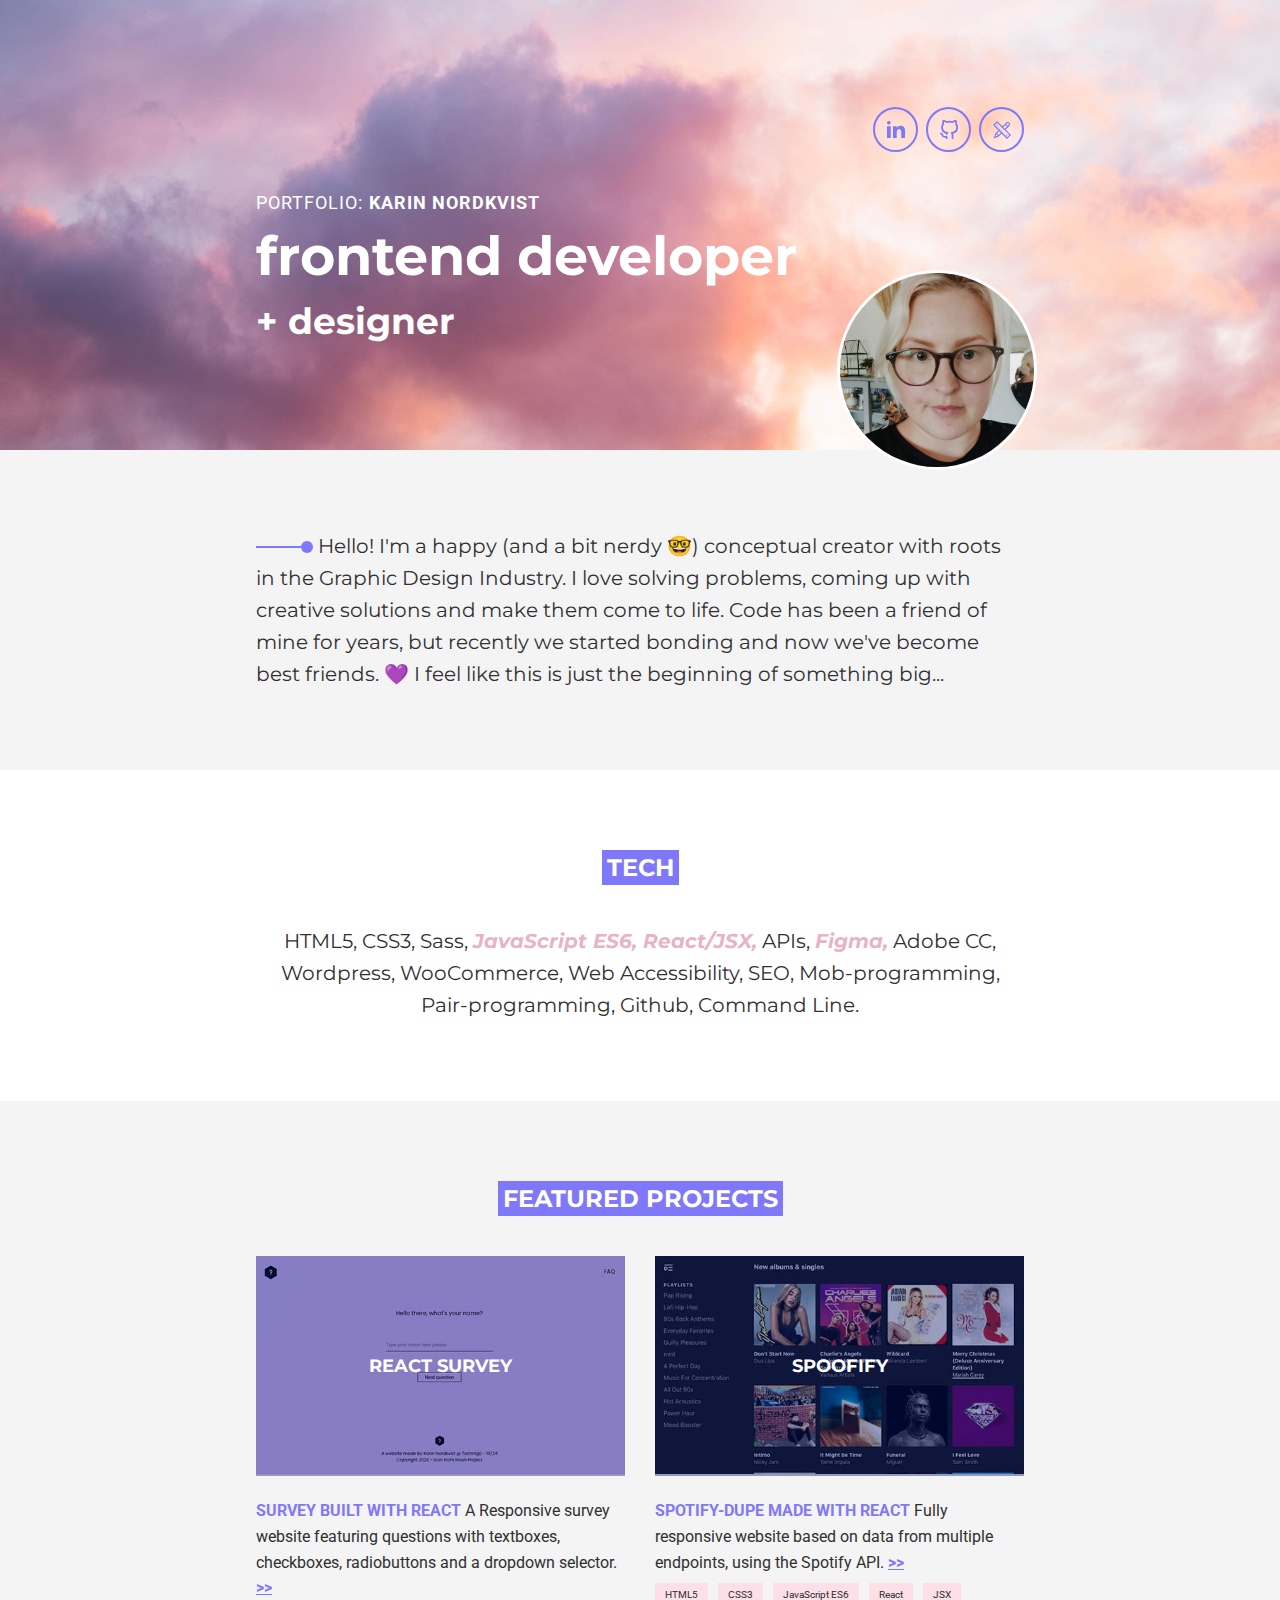
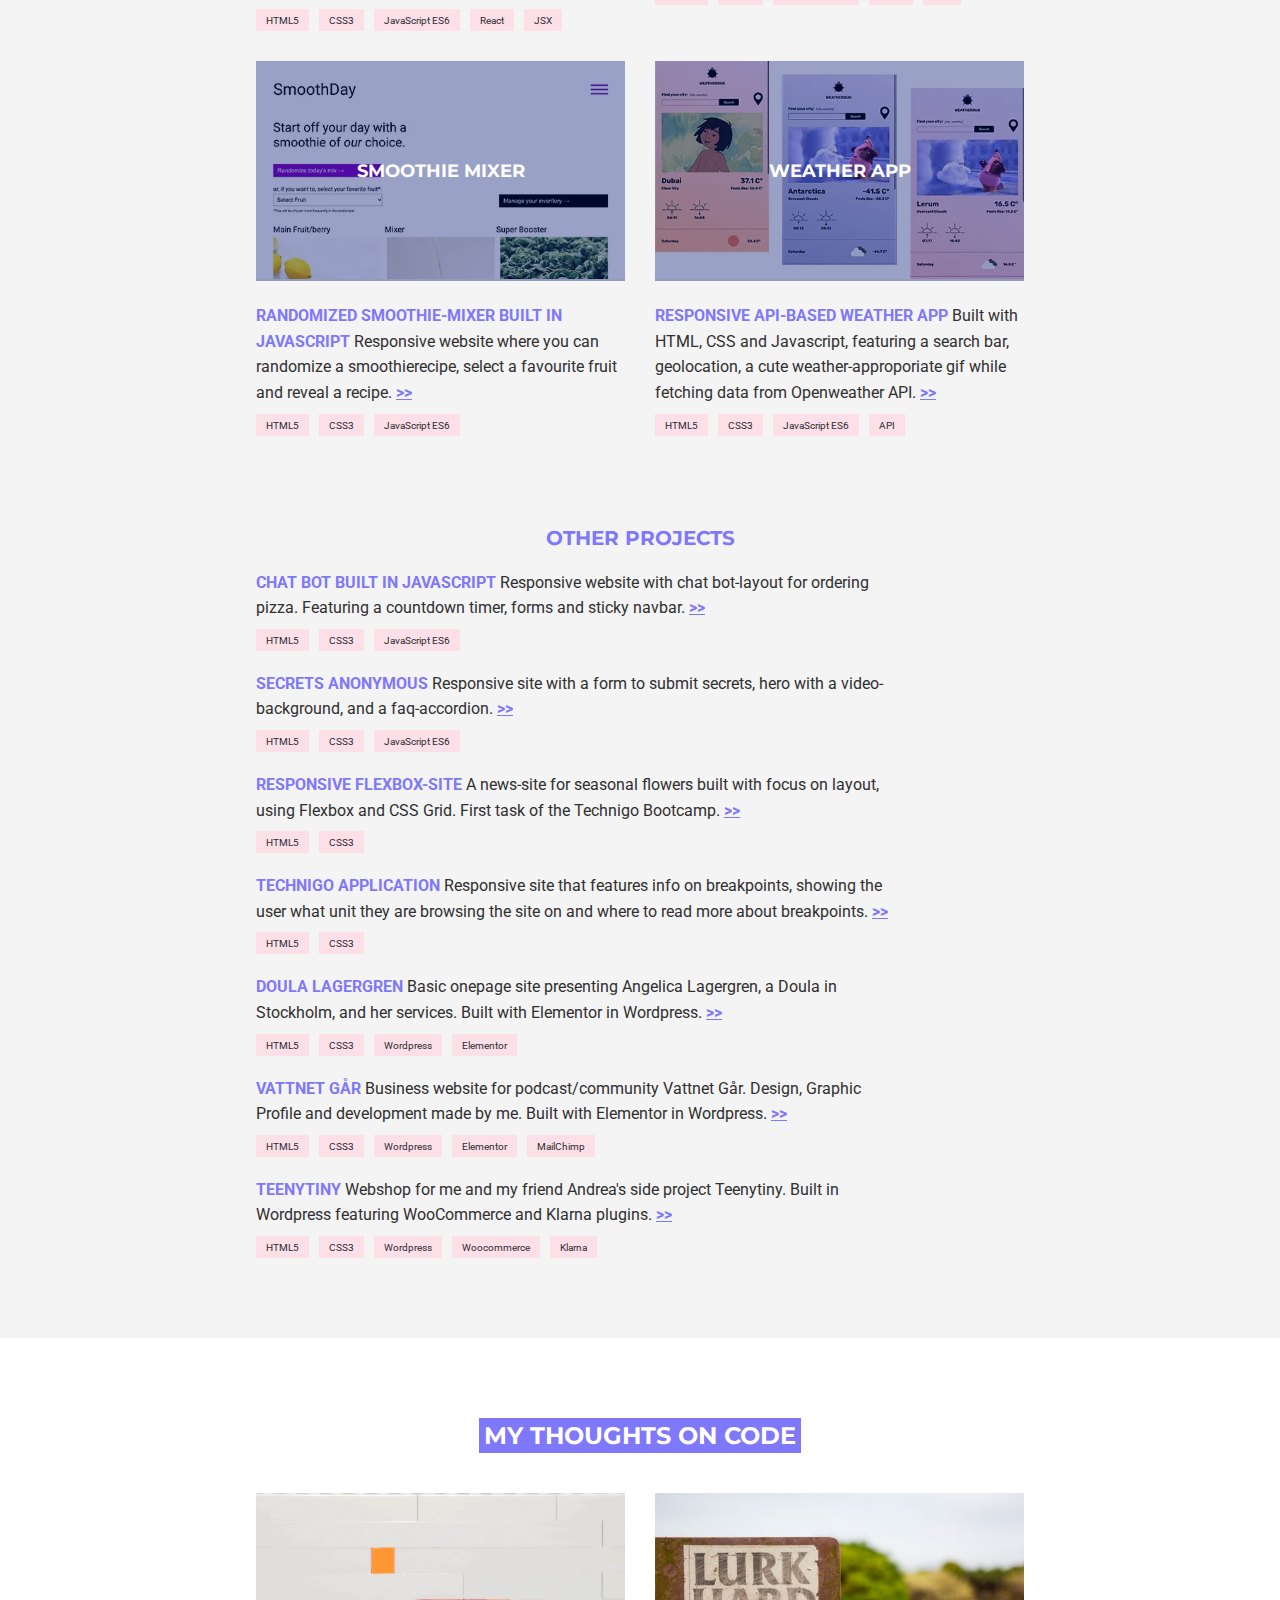
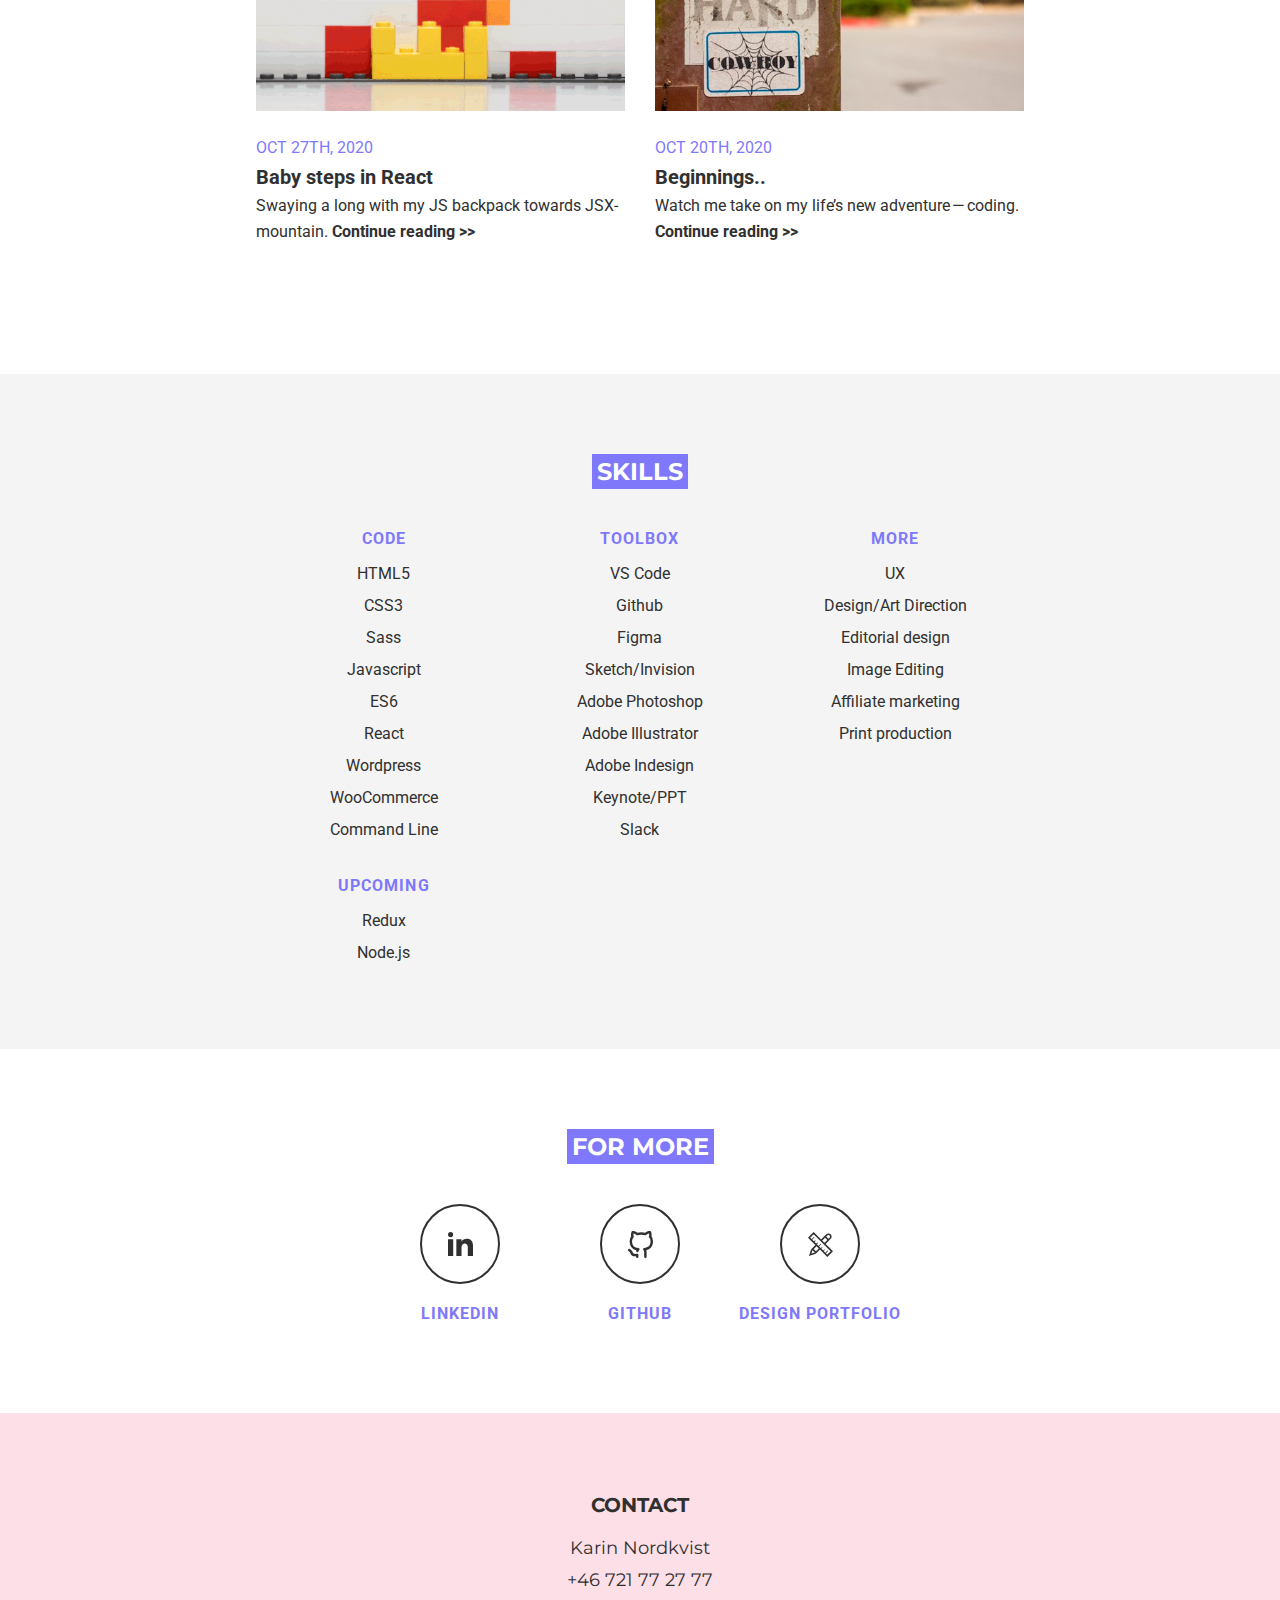
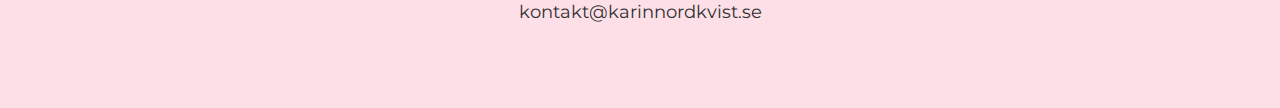
==== code/index.html @ dd56c405 "Added React to Tech-section" ====
<!DOCTYPE html>
<html lang="en">
  <head>
    <meta charset="UTF-8" />
    <meta name="viewport" content="width=device-width, initial-scale=1.0" />
    <meta
      name="description"
      content="Portfolio of Karin Nordkvist, a Frontend Developer to-be."
    />
    <meta
      property="og:title"
      content="Karin Nordkvist - Frontend Developer/Designer"
    />
    <meta
      property="og:description"
      content="Portfolio of a Frontend Developer to-be."
    />
    <meta property="og:url" content="https://karinnordkvist.se/developer" />
    <meta property="og:site_name" content="Portfolio of Karin Nordkvist" />
    <meta property="og:image" content="./images/karin-nordkvist-og-image.jpg" />
    <title>Karin Nordkvist - Frontend Developer</title>
    <link rel="stylesheet" href="./files/style.css" />
    <link rel="stylesheet" href="./files/sr-only.css" />
    <link rel="icon" type="image/png" href="./images/favicon.png" />
  </head>
  <body>
    <header class="header">
      <!-- Accessibility: Span for alt-text to css-backround image. -->
      <span
        class="background-image"
        role="img"
        aria-label="Image of a pink sky with clouds"
      ></span>
      <div class="header-wrapper">
        <!-- Name + title -->
        <section class="introtext">
          <p class="introtext--name" tabindex="0">
            portfolio: <span class="bold">Karin Nordkvist</span>
          </p>
          <h1 class="introtext--title" tabindex="0">Frontend Developer</h1>
          <p class="introtext--subtitle" tabindex="0">+ designer</p>
        </section>
        <!-- Icons -->
        <section>
          <h2 class="header--icons">
            <a
              href="https://www.linkedin.com/in/karin-nordkvist/"
              target="_blank"
              rel="noopener noreferrer"
              class="icon"
            >
              <span class="sr-only">Linkedin</span>
              <img
                src="./images/linkedin-blue.svg"
                alt="Linkedin logo"
                class="icon--img"
              />
            </a>
            <a
              href="https://github.com/karinnordkvist"
              target="_blank"
              rel="noopener noreferrer"
              class="icon"
            >
              <span class="sr-only">Github</span>
              <img
                src="./images/github-blue.svg"
                alt="Github logo"
                class="icon--img"
              />
            </a>
            <a
              href="https://karinnordkvist.se"
              target="_blank"
              rel="noopener noreferrer"
              class="icon"
            >
              <span class="sr-only">Design Portfolio</span>
              <img
                src="./images/design-portfolio-blue.svg"
                alt="Design Portfolio logo"
                class="icon--img"
              />
            </a>
          </h2>
        </section>
      </div>
    </header>

    <picture>
      <source srcset="./images/karin.webp" type="image/webp" />
      <source srcset="./images/karin.jpg" type="image/jpeg" />
      <img
        tabindex="0"
        src="./images/karin.webp"
        class="intro--image"
        alt="Portrait of Karin Nordkvist"
      />
    </picture>

    <!-- HELLO -->
    <section class="hello field gray">
      <h2 class="sr-only">About me:</h2>
      <p class="hello--text" tabindex="0">
        <span class="stroke"></span><span class="circle"></span>
        Hello! I'm a happy (and a bit nerdy &#129299;) conceptual creator with
        roots in the Graphic Design Industry. I love solving problems, coming up
        with creative solutions and make them come to life. Code has been a
        friend of mine for years, but recently we started bonding and now we've
        become best friends. &#128156; I feel like this is just the beginning of
        something big...
      </p>
    </section>

    <!-- TECH -->
    <section class="tech field">
      <h2 class="heading" tabindex="0">Tech</h2>
      <p class="tech--text" tabindex="0">
        HTML5, CSS3, Sass, <span class="bold-italic pink">JavaScript ES6, React/JSX,</span> APIs, <span class="bold-italic pink">Figma,</span> Adobe CC,
        Wordpress, WooCommerce, Web Accessibility, SEO, Mob-programming,
        Pair-programming, Github, Command Line.
      </p>
    </section>

    <!-- FEATURED PROJECTS -->
    <section class="featured-projects field gray">
      <h2 class="heading" tabindex="0">Featured Projects</h2>
      <div class="featured-projects--wrapper">
        <!-- FEATURED 1 -->
        <a
          href="https://github.com/karinnordkvist/Technigo-9-24-Survey"
          target="_blank"
          rel="noopener noreferrer"
          tabindex="0"
          ><span class="sr-only">Open Survey Website</span>
          <article class="featured-1 featured">
            <div class="featured--img--wrapper">
                              <img
                  src="./images/karin-nordkvist-survey.jpg"
                  alt="Image of Survey Website"
                  class="featured--img"
                />
              <div class="featured--img--box">
                <h3 class="featured--img--title">React Survey</h3>
              </div>
            </div>
            <p class="featured--text">
              <span class="featured--title"
                >Survey built with React</span
              >
              A Responsive survey website featuring questions with textboxes, 
              checkboxes, radiobuttons and a dropdown selector. 
              <span class="featured--title underline" aria-hidden="true"
                >>></span
              >
            </p>
            <div class="codeboxes" aria-hidden="true">
              <div class="codebox">HTML5</div>
              <div class="codebox">CSS3</div>
              <div class="codebox">JavaScript ES6</div>
              <div class="codebox">React</div>
              <div class="codebox">JSX</div>
            </div>
          </article>
        </a>
        <!-- FEATURED 2 -->
        <a
          href="https://github.com/karinnordkvist/Technigo-8-24-Musicsite"
          target="_blank"
          rel="noopener noreferrer"
          tabindex="0"
          ><span class="sr-only">Open Karin's Spotify Website</span>
          <article class="featured-2 featured">
            <div class="featured--img--wrapper">
                <img
                  src="./images/karin-nordkvist-spotify.jpg"
                  alt="Image of Karin's Spotify website"
                  class="featured--img"
                />
              <div class="featured--img--box">
                <h3 class="featured--img--title">Spoofify</h3>
              </div>
            </div>
            <p class="featured--text">
              <span class="featured--title">Spotify-dupe made with React</span>
              Fully responsive website based on data from multiple endpoints, using the Spotify API. 
              <span class="featured--title underline" aria-hidden="true"
                >>></span
              >
            </p>
            <div class="codeboxes" aria-hidden="true">
              <div class="codebox">HTML5</div>
              <div class="codebox">CSS3</div>
              <div class="codebox">JavaScript ES6</div>
              <div class="codebox">React</div>
              <div class="codebox">JSX</div>
            </div>
          </article>
        </a>
        <!-- FEATURED 3 -->
        <a
          href="https://github.com/karinnordkvist/Technigo-4-24-Cluedo-Smoothie"
          target="_blank"
          rel="noopener noreferrer"
          tabindex="0"
          ><span class="sr-only">Open SmoothDay Website</span>
          <article class="featured-1 featured">
            <div class="featured--img--wrapper">
              <picture>
                <source
                  srcset="./images/karin-nordkvist-smoothday.webp"
                  type="image/webp"
                />
                <source
                  srcset="./images/karin-nordkvist-smoothday.jpg"
                  type="image/jpeg"
                />
                <img
                  src="./images/karin-nordkvist-smoothday.webp"
                  alt="Image of Smooth Day Website"
                  class="featured--img"
                />
              </picture>
              <div class="featured--img--box">
                <h3 class="featured--img--title">Smoothie Mixer</h3>
              </div>
            </div>
            <p class="featured--text">
              <span class="featured--title"
                >Randomized smoothie-mixer built in Javascript</span
              >
              Responsive website where you can randomize a smoothierecipe,
              select a favourite fruit and reveal a recipe.
              <span class="featured--title underline" aria-hidden="true"
                >>></span
              >
            </p>
            <div class="codeboxes" aria-hidden="true">
              <div class="codebox">HTML5</div>
              <div class="codebox">CSS3</div>
              <div class="codebox">JavaScript ES6</div>
            </div>
          </article>
        </a>
        <!-- FEATURED 4 -->
        <a
          href="https://github.com/karinnordkvist/Technigo-5-24-WeatherApp"
          target="_blank"
          rel="noopener noreferrer"
          tabindex="0"
          ><span class="sr-only">Open WeatherBug Website</span>
          <article class="featured-4 featured">
            <div class="featured--img--wrapper">
              <picture>
                <source
                  srcset="./images/karin-nordkvist-weatherbug3.webp"
                  type="image/webp"
                />
                <source
                  srcset="./images/karin-nordkvist-weatherbug3.jpg"
                  type="image/jpeg"
                />
                <img
                  src="./images/karin-nordkvist-weatherbug3.webp"
                  alt="Image of Weatherbug Website"
                  class="featured--img"
                />
              </picture>
              <div class="featured--img--box">
                <h3 class="featured--img--title">Weather App</h3>
              </div>
            </div>
            <p class="featured--text">
              <span class="featured--title"
                >Responsive API-based weather app</span
              >
              Built with HTML, CSS and Javascript, featuring a search bar,
              geolocation, a cute weather-approporiate gif while fetching data
              from Openweather API.
              <span class="featured--title underline" aria-hidden="true"
                >>></span
              >
            </p>
            <div class="codeboxes" aria-hidden="true">
              <div class="codebox">HTML5</div>
              <div class="codebox">CSS3</div>
              <div class="codebox">JavaScript ES6</div>
              <div class="codebox">API</div>
            </div>
          </article>
        </a>
      </div>

      <!-- More featured projects -->
      <article class="featured--other-projects">
        <h3 class="subheading" tabindex="0">Other Projects</h3>
        <a
          href="https://github.com/karinnordkvist/Technigo-2-24-BusinessSite"
          target="_blank"
          rel="noopener noreferrer"
          tabindex="0"
          ><span class="sr-only"
            >Open repository for Pizzabot site</span
          >
          <div class="other-projects--project-wrapper">
            <p class="featured--text">
              <span class="featured--title">Chat bot built in Javascript</span>
              Responsive website with chat bot-layout for ordering pizza.
              Featuring a countdown timer, forms and sticky navbar.
              <span class="featured--title underline" aria-hidden="true"
                >>></span
              >
            </p>
            <div class="codeboxes" aria-hidden="true">
              <div class="codebox">HTML5</div>
              <div class="codebox">CSS3</div>
              <div class="codebox">JavaScript ES6</div>
            </div>
        </a>

        <a
          href="https://github.com/karinnordkvist/Technigo-2-24-BusinessSite"
          target="_blank"
          rel="noopener noreferrer"
          tabindex="0"
          ><span class="sr-only"
            >Open repository for Secrets Anonymous site</span
          >
          <div class="other-projects--project-wrapper">
            <p class="featured--text">
              <span class="featured--title">Secrets Anonymous</span>
              Responsive site with a form to submit secrets, hero with a
              video-background, and a faq-accordion.
              <span class="featured--title underline" aria-hidden="true"
                >>></span
              >
            </p>
            <div class="codeboxes" aria-hidden="true">
              <div class="codebox">HTML5</div>
              <div class="codebox">CSS3</div>
              <div class="codebox">JavaScript ES6</div>
            </div>
          </div>
        </a>
        
        <a
          href="https://github.com/karinnordkvist/Technigo-2-24-BusinessSite"
          target="_blank"
          rel="noopener noreferrer"
          tabindex="0"
          ><span class="sr-only"
            >Open repository for In-season site</span
          >
          <div class="other-projects--project-wrapper">
            <p class="featured--text">
              <span class="featured--title"
                >Responsive Flexbox-site</span
              >
              A news-site for seasonal flowers built with focus on layout, using Flexbox and CSS Grid. First task of the Technigo Bootcamp.
              <span class="featured--title underline" aria-hidden="true"
                >>></span
              >
            </p>
            <div class="codeboxes" aria-hidden="true">
              <div class="codebox">HTML5</div>
              <div class="codebox">CSS3</div>
            </div>
        </a>
        
        <a
          href="https://github.com/karinnordkvist/TechnigoApplication"
          target="_blank"
          rel="noopener noreferrer"
          tabindex="0"
          ><span class="sr-only"
            >Open repository for my Technigo Application</span
          >
          <div class="other-projects--project-wrapper">
            <p class="featured--text">
              <span class="featured--title">Technigo Application</span>
              Responsive site that features info on breakpoints, showing the
              user what unit they are browsing the site on and where to read
              more about breakpoints.
              <span class="featured--title underline" aria-hidden="true"
                >>></span
              >
            </p>
            <div class="codeboxes" aria-hidden="true">
              <div class="codebox">HTML5</div>
              <div class="codebox">CSS3</div>
            </div>
          </div>
        </a>

        <a
          href="https://doulalagergren.com"
          target="_blank"
          rel="noopener noreferrer"
          tabindex="0"
          ><span class="sr-only">Open Doula Lagergren Website</span>
          <div class="other-projects--project-wrapper">
            <p class="featured--text">
              <span class="featured--title">Doula Lagergren</span>
              Basic onepage site presenting Angelica Lagergren, a Doula in
              Stockholm, and her services. Built with Elementor in Wordpress.
              <span class="featured--title underline" aria-hidden="true"
                >>></span
              >
            </p>
            <div class="codeboxes" aria-hidden="true">
              <div class="codebox">HTML5</div>
              <div class="codebox">CSS3</div>
              <div class="codebox">Wordpress</div>
              <div class="codebox">Elementor</div>
            </div>
          </div>
        </a>

        <a
          href="https://vattnetgar.se/"
          target="_blank"
          rel="noopener noreferrer"
          tabindex="0"
          ><span class="sr-only">Open Vattnet Går Website</span>
          <div class="other-projects--project-wrapper">
            <p class="featured--text">
              <span class="featured--title">Vattnet Går</span>
              Business website for podcast/community Vattnet Går. Design,
              Graphic Profile and development made by me. Built with Elementor
              in Wordpress.
              <span class="featured--title underline" aria-hidden="true"
                >>></span
              >
            </p>
            <div class="codeboxes" aria-hidden="true">
              <div class="codebox">HTML5</div>
              <div class="codebox">CSS3</div>
              <div class="codebox">Wordpress</div>
              <div class="codebox">Elementor</div>
              <div class="codebox">MailChimp</div>
            </div>
          </div>
        </a>

        <a
          href="https://teenytinyuniverse.se/"
          target="_blank"
          rel="noopener noreferrer"
          tabindex="0"
          ><span class="sr-only">Open Teenytiny Website</span>
          <div class="other-projects--project-wrapper">
            <p class="featured--text">
              <span class="featured--title">Teenytiny</span>
              Webshop for me and my friend Andrea's side project Teenytiny.
              Built in Wordpress featuring WooCommerce and Klarna plugins.
              <span class="featured--title underline" aria-hidden="true"
                >>></span
              >
            </p>
            <div class="codeboxes" aria-hidden="true">
              <div class="codebox">HTML5</div>
              <div class="codebox">CSS3</div>
              <div class="codebox">Wordpress</div>
              <div class="codebox">Woocommerce</div>
              <div class="codebox">Klarna</div>
            </div>
          </div>
        </a>
      </article>
    </section>

    <!-- THOUGHTS -->
    <section class="thoughts field">
      
      <h2 class="heading" tabindex="0">My thoughts on code</h2>
      <article class="thoughts--wrapper">
        <div class="thought thought--1">
          <img
            class="thought--img"
            tabindex="0"
            src="./images/thoughts-baby-steps-in-react.gif"
            alt="Placeholding image"
            />
            <p class="thought--date" tabindex="0">Oct 27th, 2020</p>
            <h3 class="thought--header" tabindex="0">
              Baby steps in React
            </h3>
            <p class="thought--text" tabindex="0">
              Swaying a long with my JS backpack towards JSX-mountain. 
              <a href="https://karinnordkvist.medium.com/baby-steps-in-react-224f7ca6c4b0" 
              target="_blank" rel="nofollow noopener">Continue reading >></a>
            </p>
          </div>
          <div class="thought thought--2">
            <img
            class="thought--img"
            tabindex="0"
            src="./images/thoughts-beginnings.jpg"
            alt="Placeholding image"
          />
          <p class="thought--date" tabindex="0">Oct 20th, 2020</p>
          <h3 class="thought--header" tabindex="0">Beginnings..</h3>
          <p class="thought--text" tabindex="0">
            Watch me take on my life’s new adventure — coding. 
            <a href="https://karinnordkvist.medium.com/beginnings-fc7b5892e9d4" 
            target="_blank" rel="nofollow noopener">Continue reading >></a>
          </p>
        </div>
      </article>

      <h3 class="thoughts--subhead subheading">More thoughts</h3>
      <div class="more-thoughts--wrapper">
        <div class="more-thoughts--thought-wrapper">
          <p class="more-thoughts--text" tabindex="0">
            <span class="more-thoughts--date">Dec 2019</span>
            How to stop being scared: Learning how to love code
            <a href="">>></a>
          </p>
        </div>
        <div class="more-thoughts--thought-wrapper">
          <p class="more-thoughts--text" tabindex="0">
            <span class="more-thoughts--date">Dec 2019</span>
            How to stop being scared: Learning how to love code
            <a href="">>></a>
          </p>
        </div>
      </div>
    </section>

    <!-- SKILLS -->
    <section class="skills field gray">
      <h2 class="skills--header heading">Skills</h2>
      <div class="skills--wrapper">
        <article class="skill code" tabindex="0">
          <h3 class="skill--header">Code</h3>
          <ul class="skill--text">
            <li>HTML5</li>
            <li>CSS3</li>
            <li>Sass</li>
            <li>Javascript</li>
            <li>ES6</li>
            <li>React</li>
            <li>Wordpress</li>
            <li>WooCommerce</li>
            <li>Command Line</li>
          </ul>

          <h3 class="skill--header space-top">Upcoming</h3>
          <ul class="skill--text">
            <li>Redux</li>
            <li>Node.js</li>
          </ul>
        </article>
        <article class="skill toolbox" tabindex="0">
          <h3 class="skill--header">Toolbox</h3>
          <ul class="skill--text">
            <li>VS Code</li>
            <li>Github</li>
            <li>Figma</li>
            <li>Sketch/Invision</li>
            <li>Adobe Photoshop</li>
            <li>Adobe Illustrator</li>
            <li>Adobe Indesign</li>
            <li>Keynote/PPT</li>
            <li>Slack</li>
          </ul>
        </article>
        <article class="skill more" tabindex="0">
          <h3 class="skill--header">More</h3>
          <ul class="skill--text">
            <li>UX</li>
            <li>Design/Art Direction</li>
            <li>Editorial design</li>
            <li>Image Editing</li>
            <li>Affiliate marketing</li>
            <li>Print production</li>
          </ul>
        </article>
      </div>
    </section>

    <!-- FOR MORE -->
    <section class="for-more field">
      <h2 class="for-more--header heading" tabindex="0">For More</h2>
      <div class="for-more--wrapper">
        <!-- LINKEDIN -->
        <a
          href="https://www.linkedin.com/in/karin-nordkvist/"
          target="_blank"
          rel="noopener noreferrer"
          tabindex="0"
        >
          <span class="sr-only">Go to Linkedin-page</span>
          <article class="linkedin" aria-hidden="true">
            <div class="icon--gray">
              <img
                src="./images/linkedin-gray.svg"
                alt="Linkedin logo"
                class="linkedin--img"
              />
            </div>
            <h3 class="for-more--title">LinkedIn</h3>
          </article>
        </a>
        <!-- GITHUB -->
        <a
          href="https://github.com/karinnordkvist"
          target="_blank"
          rel="noopener noreferrer"
          tabindex="0"
        >
          <span class="sr-only">Go to Github-page</span>
          <article class="github" aria-hidden="true">
            <div class="icon--gray">
              <img
                src="./images/github-gray.svg"
                alt="Github logo"
                class="github--img"
              />
            </div>
            <h3 class="for-more--title">Github</h3>
          </article>
        </a>
        <!-- DESIGN PORTFOLIO -->
        <a
          href="https://karinnordkvist.se"
          target="_blank"
          rel="noopener noreferrer"
          tabindex="0"
        >
          <span class="sr-only">Go to Design Portfolio</span>
          <article class="portfolio" aria-hidden="true">
            <div class="icon--gray">
              <img
                src="./images/design-portfolio-gray.svg"
                alt="Design Portfolio logo"
                class="portfolio--img"
              />
            </div>
            <h3 class="for-more--title">Design portfolio</h3>
          </article>
        </a>
      </div>
    </section>

    <!-- CONTACT -->
    <section class="contact field" tabindex="0">
      <h3 class="contact--header subheading">Contact</h3>
      <p class="contact--info">Karin Nordkvist</p>
      <p class="contact--info">
        <a class="mobile" href="+46721772777">+46 721 77 27 77</a
        ><span class="desktop">+46 721 77 27 77</span>
      </p>
      <p class="contact--info">
        <a href="mailto:kontakt@karinnordkvist.se">kontakt@karinnordkvist.se</a>
      </p>
    </section>
  </body>
</html>
---- code/files/style.css ----
@import url("https://fonts.googleapis.com/css2?family=Montserrat:ital,wght@0,300;0,400;0,500;0,600;0,700;1,700&family=Roboto:wght@100;300;400;500;700;900&display=swap");
* {
  margin: 0;
  padding: 0;
  font-weight: 700;
  -webkit-box-sizing: border-box;
  -moz-box-sizing: border-box;
  box-sizing: border-box;
  -webkit-font-smoothing: antialiased;
  text-rendering: optimizeLegibility;
}

body {
  font-family: "Montserrat", sans-serif;
  color: #303030;
  margin: auto;
}

a {
  color: #303030;
  text-decoration: none;
}

a:hover {
  text-decoration: underline;
}

.heading {
  text-transform: uppercase;
  background: #7f78fa;
  padding: 3px 5px;
  display: inline-block;
  color: #fff;
  margin-bottom: 40px;
}

.subheading {
  font-size: 20px;
  text-transform: uppercase;
  margin-bottom: 15px;
  color: #7f78fa;
  text-align: center;
}

.field {
  padding: 80px;
  width: 100%;
  display: flex;
  align-items: center;
  justify-content: center;
  flex-direction: column;
}

.gray {
  background: #f4f4f4;
}

.bold {
  font-weight: 700;
}

.regular {
  font-weight: 400;
}

.bold-italic {
  font-weight: 700;
  font-style: italic;
}

.pink {
  color: #e8b3c2;
}

.underline {
  text-decoration: underline;
}

/* ----------------------------- HEADER -----------------------------  */
.header {
  width: 100%;
  height: 50vh;
  background-size: cover;
  display: flex;
  background-image: url(../images/header-image.webp), url(../images/header-image-3.png);
  background-image: -webkit-image-set(url(../images/header-image-3.png) 1x);
}

.header-wrapper {
  width: 60vw;
  margin: auto;
  display: flex;
  align-items: flex-start;
}

.introtext {
  width: 60vw;
  margin: 85px auto 0 auto;
  position: relative;
}

.introtext--name {
  font-family: "Roboto", sans-serif;
  font-weight: 400;
  font-size: 18px;
  letter-spacing: 1.05px;
  text-transform: uppercase;
  color: #fff;
  margin-bottom: 10px;
}

.introtext--title {
  font-weight: 700;
  font-size: 54px;
  text-transform: lowercase;
  color: #fff;
}

.introtext--subtitle {
  font-weight: 700;
  font-size: 36px;
  color: #fff;
  margin-top: 10px;
}

.header--icons {
  display: flex;
  align-items: center;
  justify-content: center;
}

.icon {
  width: 45px;
  height: 45px;
  border: 2px solid #7f78fa;
  border-radius: 50%;
  margin-left: 8px;
  display: flex;
  align-items: center;
  justify-content: center;
  cursor: pointer;
}

.icon--img {
  width: 18px;
}

.intro--image {
  width: 200px;
  border-radius: 50%;
  border: 3px solid #fff;
  position: absolute;
  right: 19vw;
  top: 30vh;
}

/* ----------------------------- HELLO -----------------------------  */
.stroke {
  width: 45px;
  height: 2px;
  background: #7f78fa;
  display: inline-block;
  margin-bottom: 5px;
}

.circle {
  width: 12px;
  height: 12px;
  border-radius: 50%;
  background: #7f78fa;
  display: inline-block;
}

.hello--img {
  width: 55px;
  margin-right: 15px;
}

.hello--text {
  width: 60vw;
  font-size: 20px;
  line-height: 1.6;
  font-weight: 400;
  margin: auto;
}

/* ----------------------------- TECH -----------------------------  */
.tech--text {
  width: 60vw;
  font-size: 20px;
  line-height: 1.6;
  font-weight: 400;
  margin: auto;
  text-align: center;
}

/* ----------------------------- FEATURED PR -----------------------------  */
.featured-projects--wrapper {
  max-width: 60vw;
  margin: 0 0 50px 0;
  display: inline-grid;
  grid-template-columns: 1fr 1fr;
  grid-template-rows: 1fr 1fr;
  column-gap: 30px;
  row-gap: 30px;
}
.featured-projects--wrapper a {
  color: #303030;
  text-decoration: none;
}
.featured-projects--wrapper a:hover {
  text-decoration: underline;
}

.featured--img--wrapper {
  position: relative;
}

.featured--img {
  width: 100%;
}

.featured--img--box {
  position: absolute;
  top: 0;
  background: rgba(2, 19, 113, 0.4);
  background-size: cover;
  width: 100%;
  height: 99%;
}

.featured--img--box:hover {
  background: rgba(2, 19, 113, 0);
}
.featured--img--box:hover .featured--img--title {
  display: none;
}

.featured--img--title {
  position: absolute;
  top: 50%;
  left: 50%;
  transform: translate(-50%, -50%);
  font-size: 18px;
  text-align: center;
  text-transform: uppercase;
  color: #fff;
}

.featured--title {
  font-weight: 700;
  letter-spacing: 0;
  color: #7f78fa;
  text-transform: uppercase;
}

.featured--text {
  font-family: "Roboto", sans-serif;
  font-weight: 400;
  font-size: 16px;
  line-height: 1.6;
  margin-top: 20px;
  max-width: 50vw;
}

.codebox {
  padding: 6px 10px 5px 10px;
  margin: 8px 5px 0 0;
  background: #fddfe7;
  color: #2b2e34;
  display: inline-block;
  font-family: "Roboto", sans-serif;
  font-weight: 400;
  font-size: 10px;
}

.featured--other-projects {
  margin-top: 40px;
  width: 60vw;
}
.featured--other-projects a {
  color: #303030;
  text-decoration: none;
}
.featured--other-projects a:hover {
  text-decoration: underline;
}

/* ----------------------------- THOUGHTS -----------------------------  */
.thoughts {
  position: relative;
}

.thoughts--cover {
  position: absolute;
  width: 93%;
  height: 90%;
  background: #fddfe7;
  opacity: 0.8;
  display: flex;
}
.thoughts--cover .thoughts--cover--text {
  font-size: 24px;
  width: 100%;
  text-align: center;
  align-self: center;
}

.thoughts--wrapper {
  max-width: 60vw;
  margin: 0 0 50px 0;
  display: inline-grid;
  grid-template-columns: 1fr 1fr;
  column-gap: 30px;
  row-gap: 30px;
}

.thought--img {
  width: 100%;
  margin-bottom: 20px;
}

.thought--date,
.more-thoughts--date {
  font-family: "Roboto", sans-serif;
  font-weight: 400;
  font-size: 16px;
  line-height: 1.6;
  margin: 0;
  color: #7f78fa;
  text-transform: uppercase;
}

.thought--header {
  font-family: "Roboto", sans-serif;
  font-size: 20px;
  line-height: 1.6;
}

.thought--text {
  font-family: "Roboto", sans-serif;
  font-size: 16px;
  line-height: 1.6;
  font-weight: 400;
}

.more-thoughts--wrapper {
  font-family: "Roboto", sans-serif;
  font-size: 16px;
  line-height: 1.6;
  width: 60vw;
  display: none;
}

.more-thoughts--text {
  font-weight: 700;
  margin: 0;
}

.thoughts--subhead {
  display: none;
}

/* ----------------------------- SKILLS -----------------------------  */
.skills--wrapper {
  display: flex;
  width: 60vw;
}

.skill {
  text-align: center;
  width: 33.3%;
}

.skill--header {
  font-family: "Roboto", sans-serif;
  font-weight: 400;
  font-size: 16px;
  letter-spacing: 1.05px;
  text-transform: uppercase;
  color: #7f78fa;
  margin-bottom: 10px;
  font-weight: 700;
}

.space-top {
  margin-top: 30px;
}

ul {
  list-style-type: none;
  margin: 0;
  padding: 0;
  line-height: 2;
}

.skill--text,
ul,
li {
  font-family: "Roboto", sans-serif;
  font-weight: 400;
}

/* ----------------------------- FOR MORE -----------------------------  */
.for-more--wrapper {
  display: flex;
  align-items: flex-end;
  justify-content: space-between;
}

.for-more--title {
  font-family: "Roboto", sans-serif;
  font-weight: 400;
  font-size: 16px;
  letter-spacing: 1.05px;
  text-transform: uppercase;
  color: #7f78fa;
  margin-bottom: 10px;
  font-weight: 700;
}

.linkedin,
.github,
.portfolio {
  display: flex;
  align-items: center;
  justify-content: center;
  flex-direction: column;
  width: 180px;
}

.icon--gray {
  width: 80px;
  height: 80px;
  border: 2px solid #303030;
  border-radius: 50%;
  margin: 0 0 20px 0;
  display: flex;
  align-items: center;
  justify-content: center;
  cursor: pointer;
}

.linkedin--img,
.github--img,
.portfolio--img {
  width: 25px;
}

.github {
  padding: 0 40px;
}

/* ----------------------------- CONTACT -----------------------------  */
.contact {
  background: #fddfe7;
  color: #303030;
}

.contact--header {
  color: #303030;
}

.contact--info {
  padding: 5px;
  font-size: 18px;
  font-weight: 400;
}
.contact--info .desktop,
.contact--info a {
  font-weight: 400;
}

.mobile {
  display: none;
}

/* ----------------------------- MEDIA QUERIES -----------------------------  */
@media (max-width: 800px) {
  .header {
    height: 70vh;
    background-position-x: center;
    background-size: auto;
  }

  .header-wrapper {
    margin: 100px auto;
    flex-direction: column-reverse;
    margin: 0 auto;
  }

  .introtext {
    margin: 10% 0px 30% 0;
  }

  .header--icons {
    align-self: flex-end;
  }

  .header-wrapper,
.hello--text,
.tech--text,
.featured--other-projects,
.more-thoughts--wrapper,
.skills--wrapper {
    width: 80vw;
  }

  .field {
    padding: 80px 0;
  }

  .featured-projects--wrapper,
.thoughts--wrapper {
    max-width: 80vw;
    grid-template-columns: 1fr;
  }

  .intro--image {
    right: 8vw;
    top: 52vh;
    width: 180px;
  }

  .introtext--title {
    font-size: 48px;
  }

  .introtext--subtitle {
    font-size: 28px;
  }

  .bold {
    display: inline-block;
  }

  .skills--wrapper {
    flex-wrap: wrap;
    justify-content: flex-end;
  }

  .skill {
    width: 50%;
  }

  .featured {
    margin-bottom: 20px;
  }

  .featured--text {
    max-width: unset;
  }

  .more {
    align-self: end;
    margin-top: -80px;
  }

  .for-more--wrapper {
    align-items: flex-start;
  }

  .linkedin,
.github,
.portfolio {
    width: 25vw;
    text-align: center;
  }

  .thought--2 {
    display: none;
  }

  .linkedin--img,
.github--img,
.portfolio--img img {
    width: 20px;
  }

  .icon--gray {
    width: 60px;
    height: 60px;
  }

  .for-more--title {
    font-size: 14px;
  }

  .desktop {
    display: none;
  }

  .mobile {
    display: block;
  }
}
@media (max-width: 500px) {
  .introtext {
    margin: 10% 0 50% 0;
  }
}
@media (max-width: 400px) {
  .introtext {
    margin: 40px 0px 45% 0;
  }
}
@media (max-width: 350px) {
  .introtext {
    margin: 35px 0px 110px 0;
  }

  .introtext--name {
    font-size: 14px;
  }

  .introtext--title {
    font-size: 36px;
  }

  .introtext--subtitle {
    font-size: 22px;
  }

  .intro--image {
    top: 50vh;
    width: 150px;
  }

  .field {
    padding: 50px 0;
  }

  .heading {
    font-size: 20px;
  }

  .hello--text,
.tech--text,
.contact--info {
    font-size: 16px;
  }
}

/*# sourceMappingURL=style.css.map */
---- code/files/sr-only.css ----
/*
	Improved screen reader only CSS class
	@author Gaël Poupard
		@note Based on Yahoo!'s technique
		@author Thierry Koblentz
		@see https://developer.yahoo.com/blogs/ydn/clip-hidden-content-better-accessibility-53456.html
	* 1.
		@note `clip` is deprecated but works everywhere
		@see https://developer.mozilla.org/en-US/docs/Web/CSS/clip
	* 2.
		@note `clip-path` is the future-proof version, but not very well supported yet
		@see https://developer.mozilla.org/en-US/docs/Web/CSS/clip-path
		@see http://caniuse.com/#search=clip-path
		@author Yvain Liechti
		@see https://twitter.com/ryuran78/status/778943389819604992
	* 3.
		@note preventing text to be condensed
		author J. Renée Beach
		@see https://medium.com/@jessebeach/beware-smushed-off-screen-accessible-text-5952a4c2cbfe
		@note Drupal 8 goes with word-wrap: normal instead
		@see https://www.drupal.org/node/2045151
		@see http://cgit.drupalcode.org/drupal/commit/?id=5b847ea
	* 4.
		@note !important is important
		@note Obviously you wanna hide something
		@author Harry Roberts
		@see https://csswizardry.com/2016/05/the-importance-of-important/
*/

.sr-only {
  border: 0 !important;
  clip: rect(1px, 1px, 1px, 1px) !important; /* 1 */
  -webkit-clip-path: inset(50%) !important;
  clip-path: inset(50%) !important; /* 2 */
  height: 1px !important;
  margin: -1px !important;
  overflow: hidden !important;
  padding: 0 !important;
  position: absolute !important;
  width: 1px !important;
  white-space: nowrap !important; /* 3 */
}

/*
	Use in conjunction with .sr-only to only display content when it's focused.
	@note Useful for skip links 
	@see http://www.w3.org/TR/2013/NOTE-WCAG20-TECHS-20130905/G1
	@note Based on a HTML5 Boilerplate technique, included in Bootstrap
	@note Fixed a bug with position: static on iOS 10.0.2 + VoiceOver
		@author Sylvain Pigeard
		@see https://github.com/twbs/bootstrap/issues/20732
*/
.sr-only-focusable:focus,
.sr-only-focusable:active {
  clip: auto !important;
  -webkit-clip-path: none !important;
  clip-path: none !important;
  height: auto !important;
  margin: auto !important;
  overflow: visible !important;
  width: auto !important;
  white-space: normal !important;
}
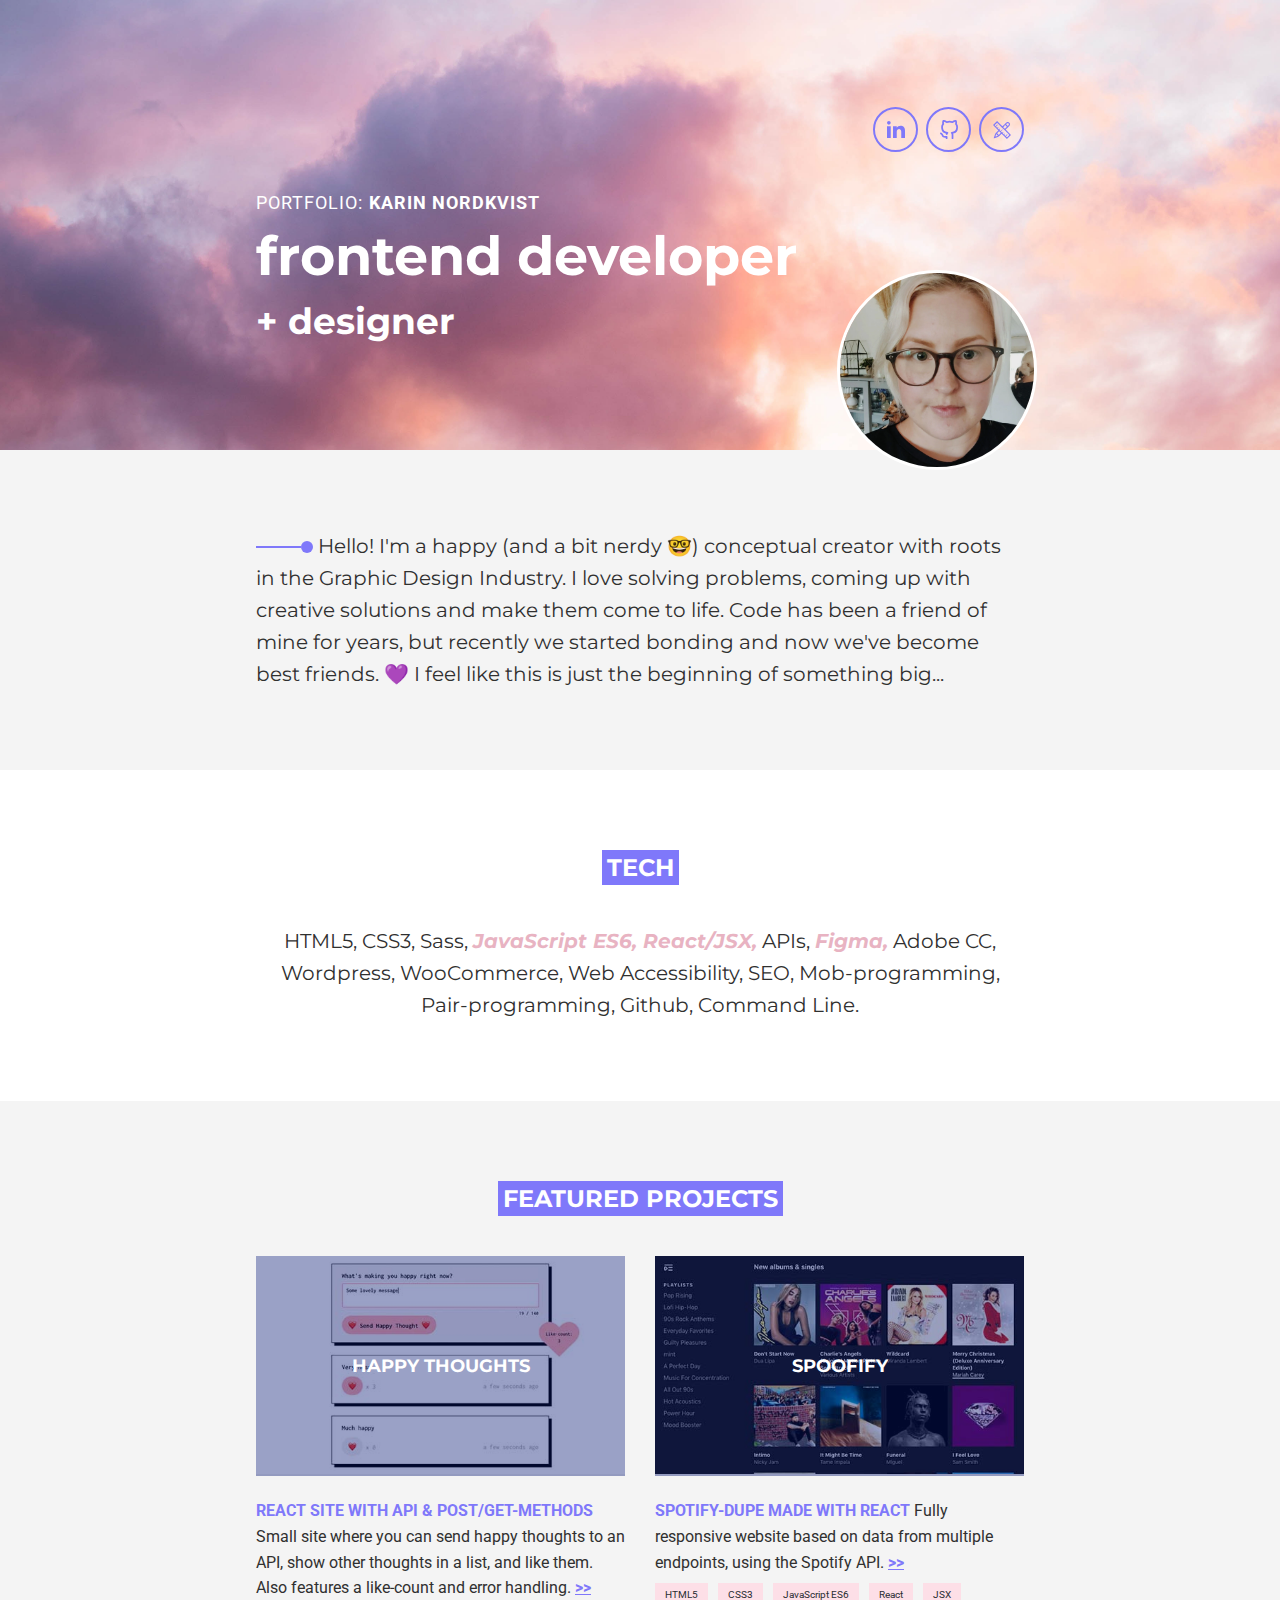
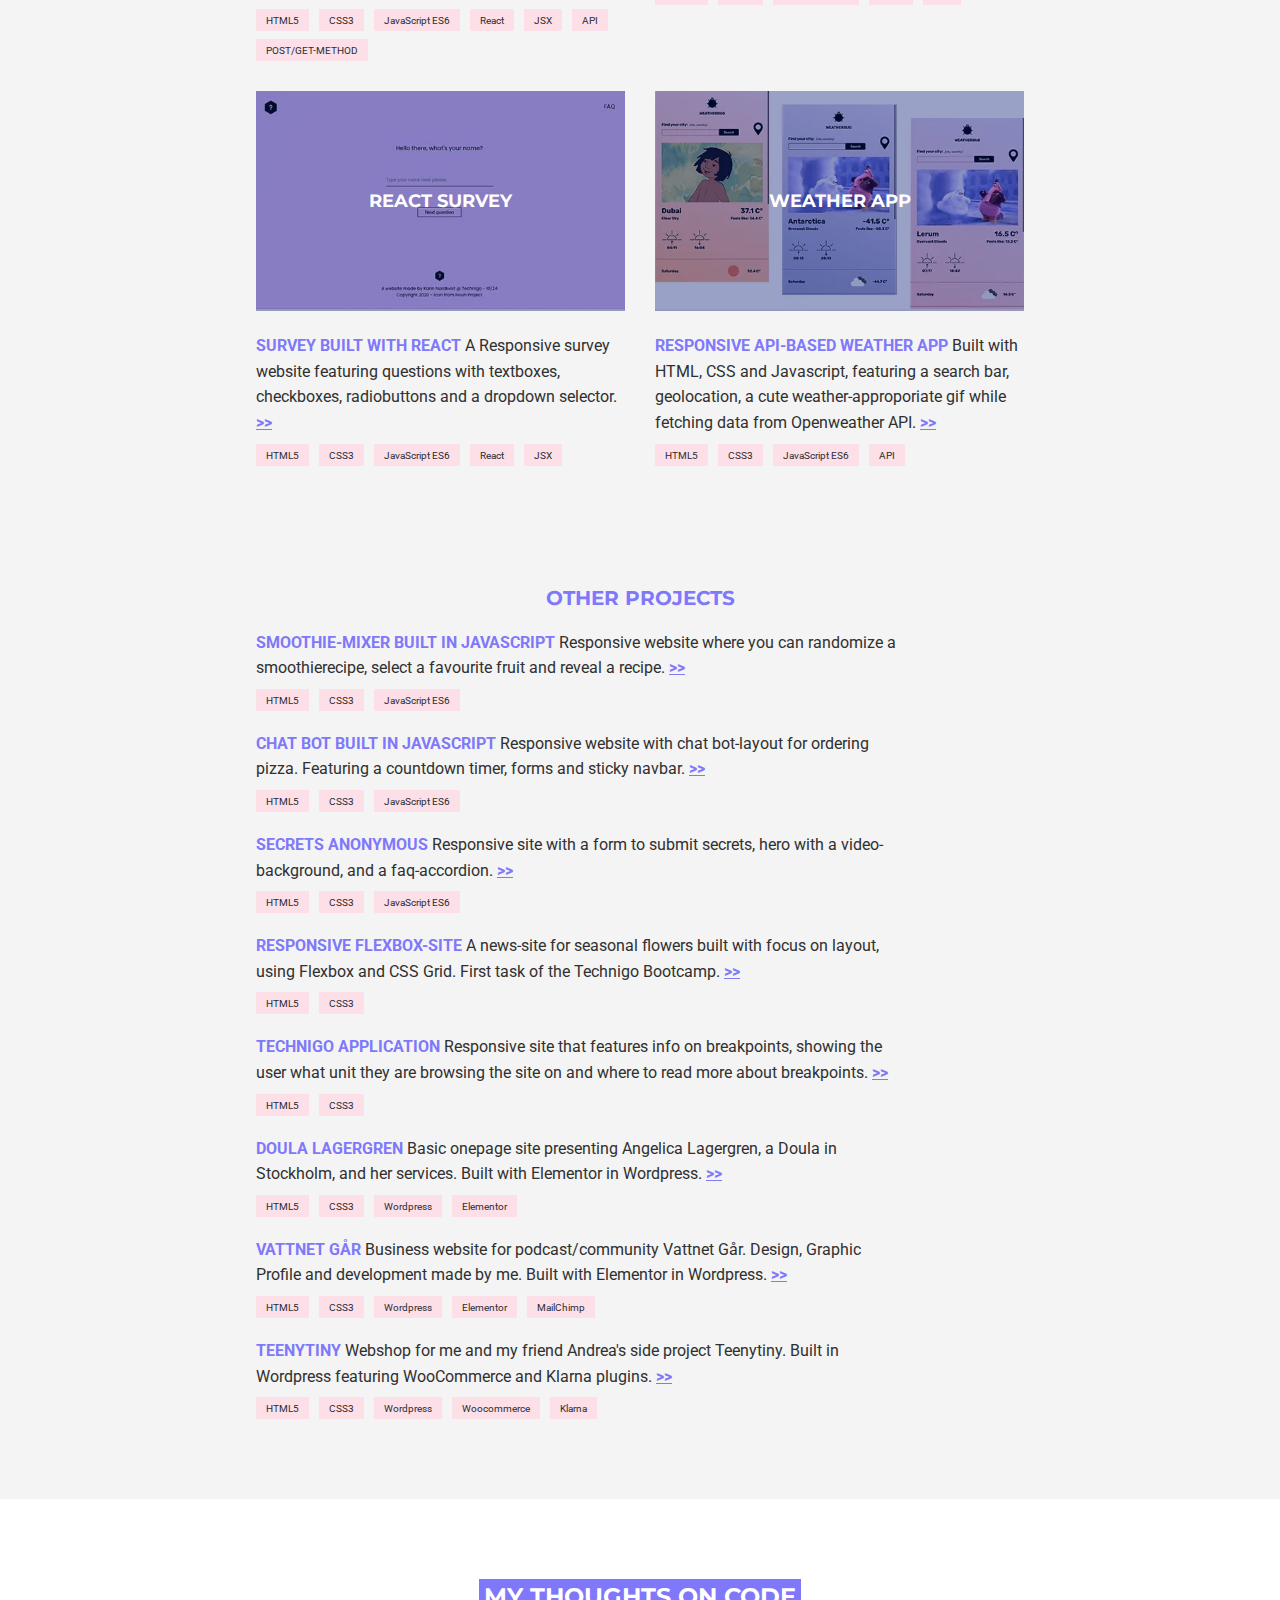
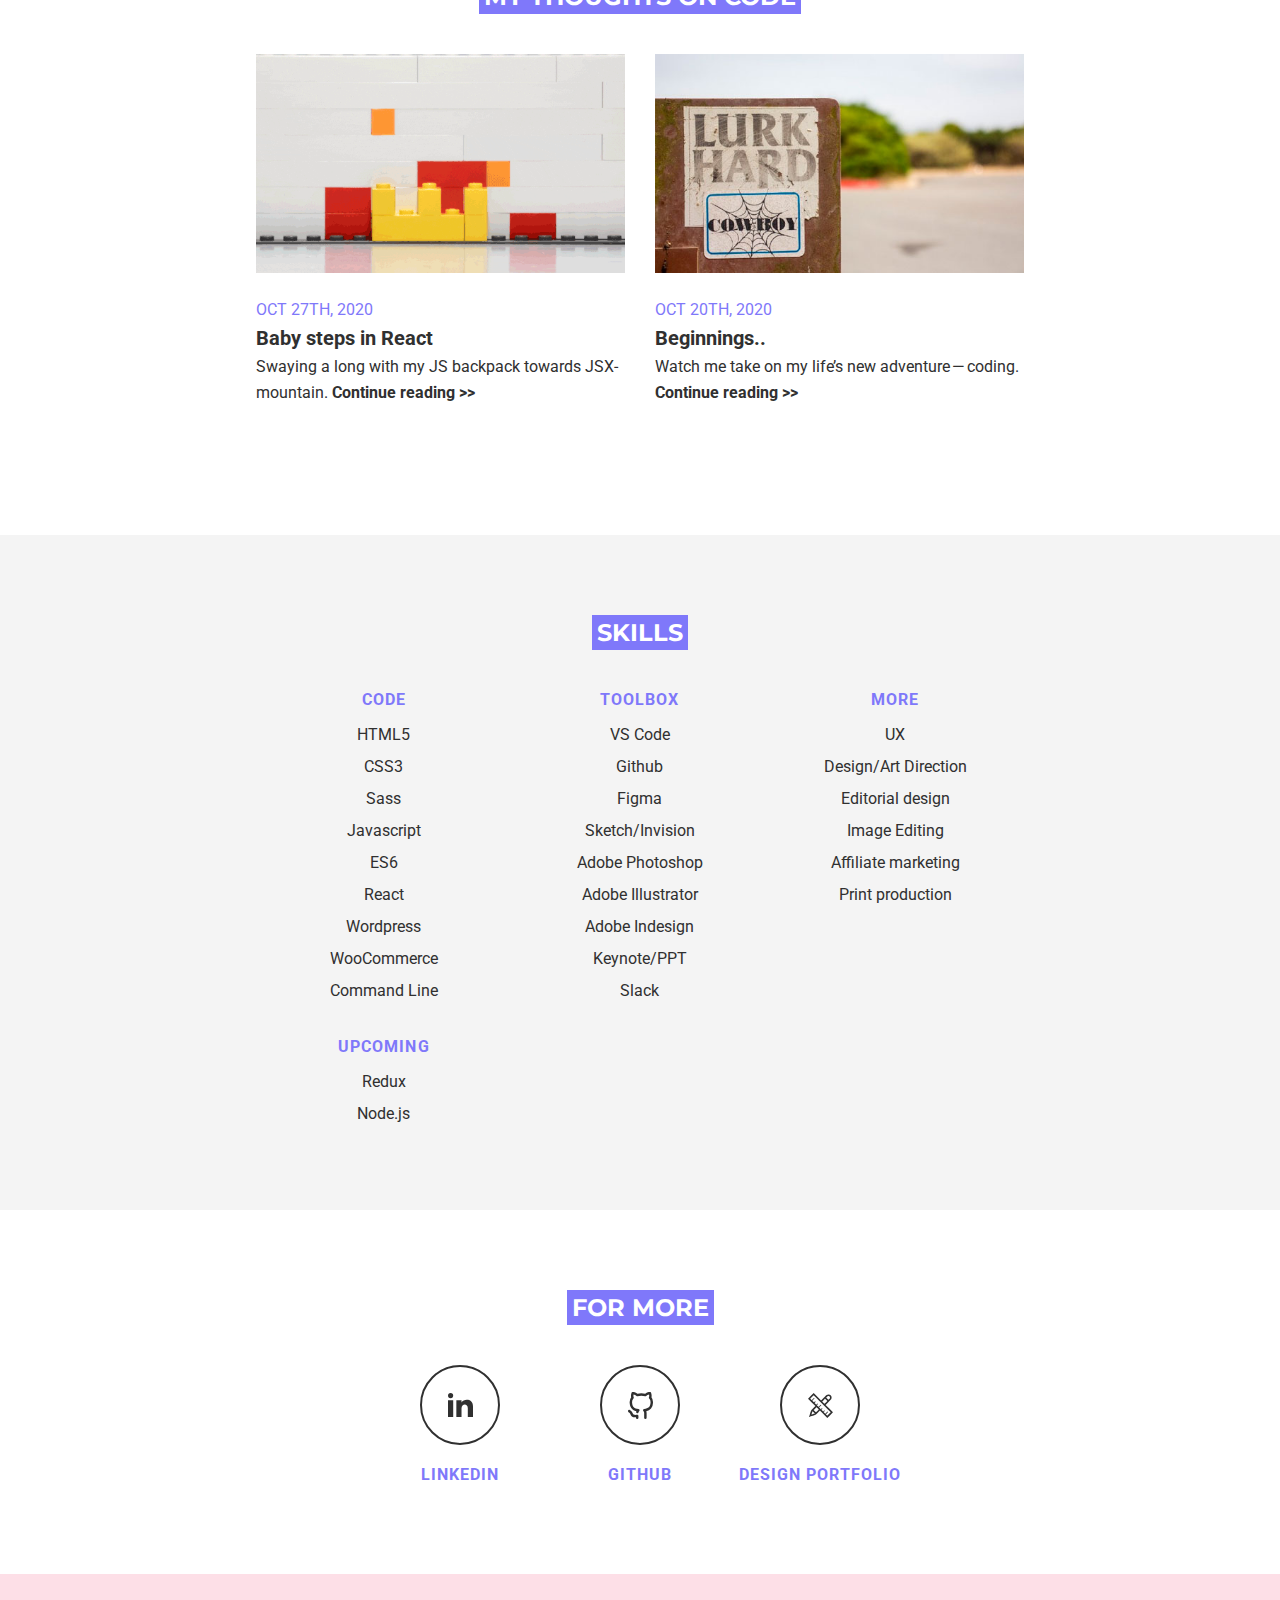
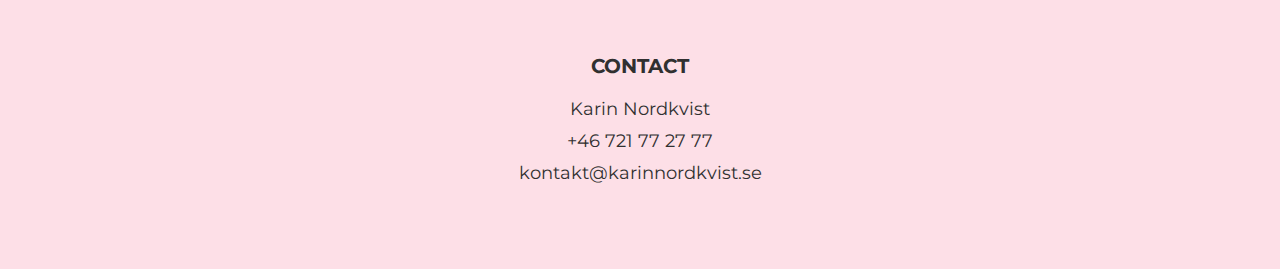
==== commit fd7d872c: "Changed featured project again" ====
--- a/code/index.html
+++ b/code/index.html
@@ -128,6 +128,80 @@
       <div class="featured-projects--wrapper">
         <!-- FEATURED 1 -->
         <a
+        href="https://github.com/karinnordkvist/Technigo-10-24-Cluedo-Smoothie"
+        target="_blank"
+        rel="noopener noreferrer"
+        tabindex="0"
+        ><span class="sr-only">Open Happy Thoughts Website</span>
+        <article class="featured-1 featured">
+          <div class="featured--img--wrapper">
+              <img
+                src="./images/karin-nordkvist-react-happy-thoughts.jpg"
+                alt="Image of Smooth Day Website"
+                class="featured--img"
+              />
+            <div class="featured--img--box">
+              <h3 class="featured--img--title">Happy Thoughts</h3>
+            </div>
+          </div>
+          <p class="featured--text">
+            <span class="featured--title"
+              >React site with API & POST/GET-methods</span
+            >
+            Small site where you can send happy thoughts to an API, show other thoughts in a list, and like them. Also features a like-count and error handling.
+            <span class="featured--title underline" aria-hidden="true"
+              >>></span
+            >
+          </p>
+          <div class="codeboxes" aria-hidden="true">
+            <div class="codebox">HTML5</div>
+            <div class="codebox">CSS3</div>
+            <div class="codebox">JavaScript ES6</div>
+            <div class="codebox">React</div>
+            <div class="codebox">JSX</div>
+            <div class="codebox">API</div>
+            <div class="codebox">POST/GET-METHOD</div>
+          </div>
+        </article>
+        </a>
+    
+        <!-- FEATURED 2 -->
+        <a
+          href="https://github.com/karinnordkvist/Technigo-8-24-Musicsite"
+          target="_blank"
+          rel="noopener noreferrer"
+          tabindex="0"
+          ><span class="sr-only">Open Karin's Spotify Website</span>
+          <article class="featured-2 featured">
+            <div class="featured--img--wrapper">
+                <img
+                  src="./images/karin-nordkvist-spotify.jpg"
+                  alt="Image of Karin's Spotify website"
+                  class="featured--img"
+                />
+              <div class="featured--img--box">
+                <h3 class="featured--img--title">Spoofify</h3>
+              </div>
+            </div>
+            <p class="featured--text">
+              <span class="featured--title">Spotify-dupe made with React</span>
+              Fully responsive website based on data from multiple endpoints, using the Spotify API. 
+              <span class="featured--title underline" aria-hidden="true"
+                >>></span
+              >
+            </p>
+            <div class="codeboxes" aria-hidden="true">
+              <div class="codebox">HTML5</div>
+              <div class="codebox">CSS3</div>
+              <div class="codebox">JavaScript ES6</div>
+              <div class="codebox">React</div>
+              <div class="codebox">JSX</div>
+            </div>
+          </article>
+        </a>
+        
+        <!-- FEATURED 3 -->
+        <a
           href="https://github.com/karinnordkvist/Technigo-9-24-Survey"
           target="_blank"
           rel="noopener noreferrer"
@@ -163,85 +237,7 @@
             </div>
           </article>
         </a>
-        <!-- FEATURED 2 -->
-        <a
-          href="https://github.com/karinnordkvist/Technigo-8-24-Musicsite"
-          target="_blank"
-          rel="noopener noreferrer"
-          tabindex="0"
-          ><span class="sr-only">Open Karin's Spotify Website</span>
-          <article class="featured-2 featured">
-            <div class="featured--img--wrapper">
-                <img
-                  src="./images/karin-nordkvist-spotify.jpg"
-                  alt="Image of Karin's Spotify website"
-                  class="featured--img"
-                />
-              <div class="featured--img--box">
-                <h3 class="featured--img--title">Spoofify</h3>
-              </div>
-            </div>
-            <p class="featured--text">
-              <span class="featured--title">Spotify-dupe made with React</span>
-              Fully responsive website based on data from multiple endpoints, using the Spotify API. 
-              <span class="featured--title underline" aria-hidden="true"
-                >>></span
-              >
-            </p>
-            <div class="codeboxes" aria-hidden="true">
-              <div class="codebox">HTML5</div>
-              <div class="codebox">CSS3</div>
-              <div class="codebox">JavaScript ES6</div>
-              <div class="codebox">React</div>
-              <div class="codebox">JSX</div>
-            </div>
-          </article>
-        </a>
-        <!-- FEATURED 3 -->
-        <a
-          href="https://github.com/karinnordkvist/Technigo-4-24-Cluedo-Smoothie"
-          target="_blank"
-          rel="noopener noreferrer"
-          tabindex="0"
-          ><span class="sr-only">Open SmoothDay Website</span>
-          <article class="featured-1 featured">
-            <div class="featured--img--wrapper">
-              <picture>
-                <source
-                  srcset="./images/karin-nordkvist-smoothday.webp"
-                  type="image/webp"
-                />
-                <source
-                  srcset="./images/karin-nordkvist-smoothday.jpg"
-                  type="image/jpeg"
-                />
-                <img
-                  src="./images/karin-nordkvist-smoothday.webp"
-                  alt="Image of Smooth Day Website"
-                  class="featured--img"
-                />
-              </picture>
-              <div class="featured--img--box">
-                <h3 class="featured--img--title">Smoothie Mixer</h3>
-              </div>
-            </div>
-            <p class="featured--text">
-              <span class="featured--title"
-                >Randomized smoothie-mixer built in Javascript</span
-              >
-              Responsive website where you can randomize a smoothierecipe,
-              select a favourite fruit and reveal a recipe.
-              <span class="featured--title underline" aria-hidden="true"
-                >>></span
-              >
-            </p>
-            <div class="codeboxes" aria-hidden="true">
-              <div class="codebox">HTML5</div>
-              <div class="codebox">CSS3</div>
-              <div class="codebox">JavaScript ES6</div>
-            </div>
-          </article>
-        </a>
+
         <!-- FEATURED 4 -->
         <a
           href="https://github.com/karinnordkvist/Technigo-5-24-WeatherApp"
@@ -294,6 +290,31 @@
       <!-- More featured projects -->
       <article class="featured--other-projects">
         <h3 class="subheading" tabindex="0">Other Projects</h3>
+        <a
+          href="https://github.com/karinnordkvist/Technigo-10-24-Cluedo-Smoothie"
+          target="_blank"
+          rel="noopener noreferrer"
+          tabindex="0"
+          ><span class="sr-only"
+            >Open repository for Smoothie randomizer site</span
+          >
+          <div class="other-projects--project-wrapper">
+            <p class="featured--text">
+              <span class="featured--title">Smoothie-mixer built in Javascript</span
+              >
+              Responsive website where you can randomize a smoothierecipe,
+              select a favourite fruit and reveal a recipe.
+              <span class="featured--title underline" aria-hidden="true"
+                >>></span
+              >
+            </p>
+            <div class="codeboxes" aria-hidden="true">
+              <div class="codebox">HTML5</div>
+              <div class="codebox">CSS3</div>
+              <div class="codebox">JavaScript ES6</div>
+            </div>
+        </a>
+
         <a
           href="https://github.com/karinnordkvist/Technigo-2-24-BusinessSite"
           target="_blank"
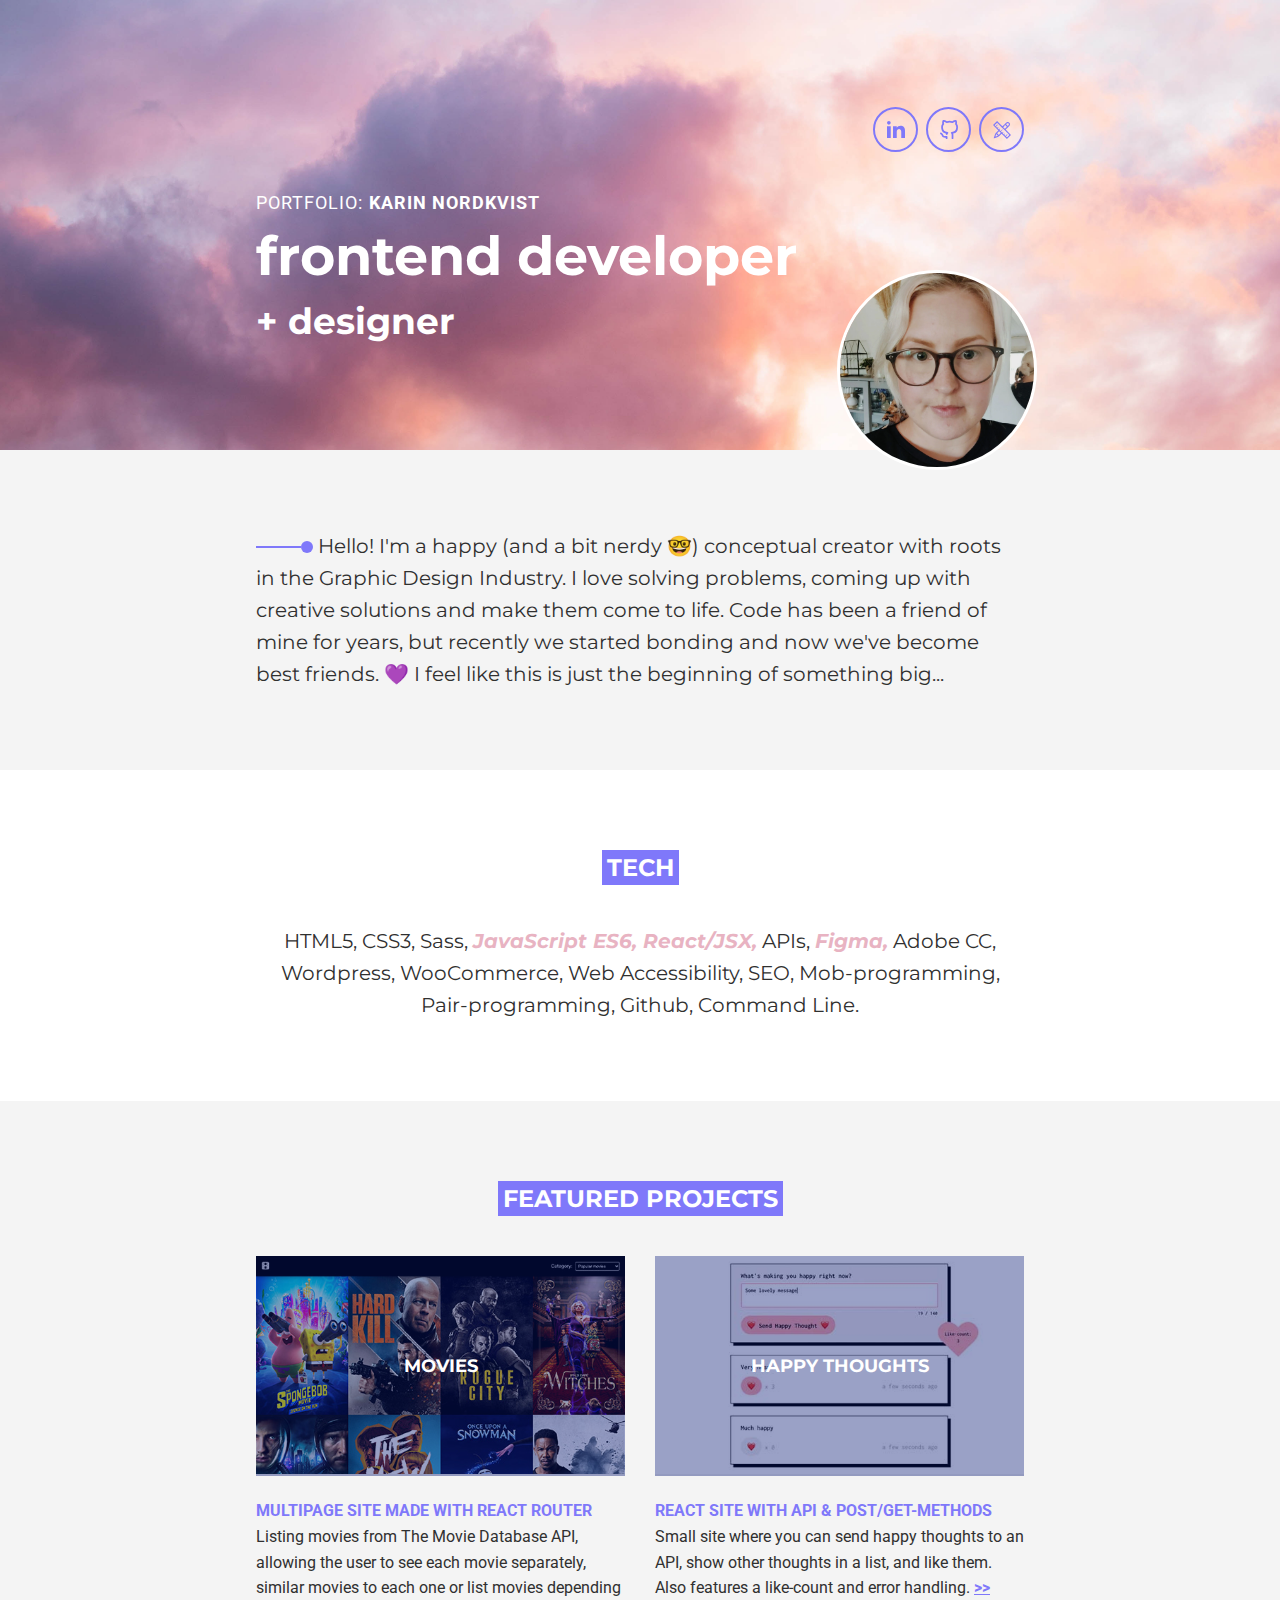
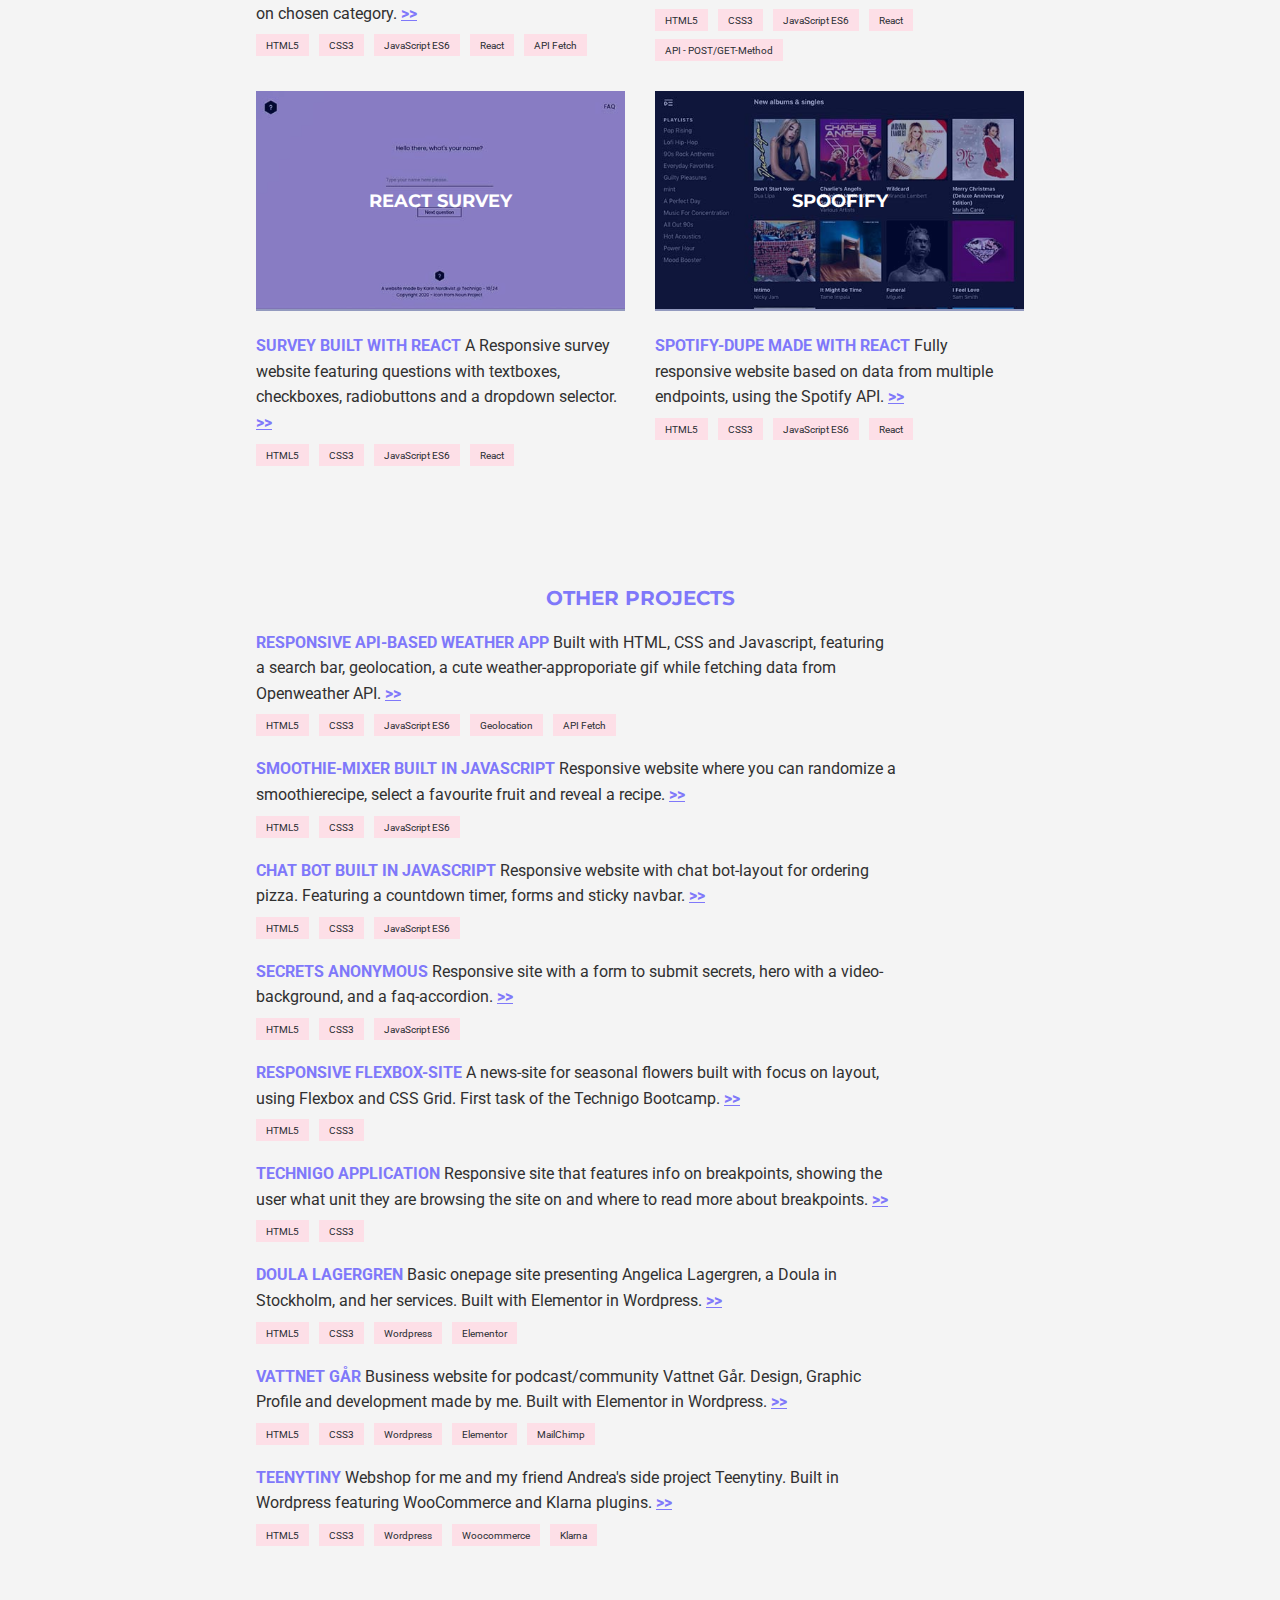
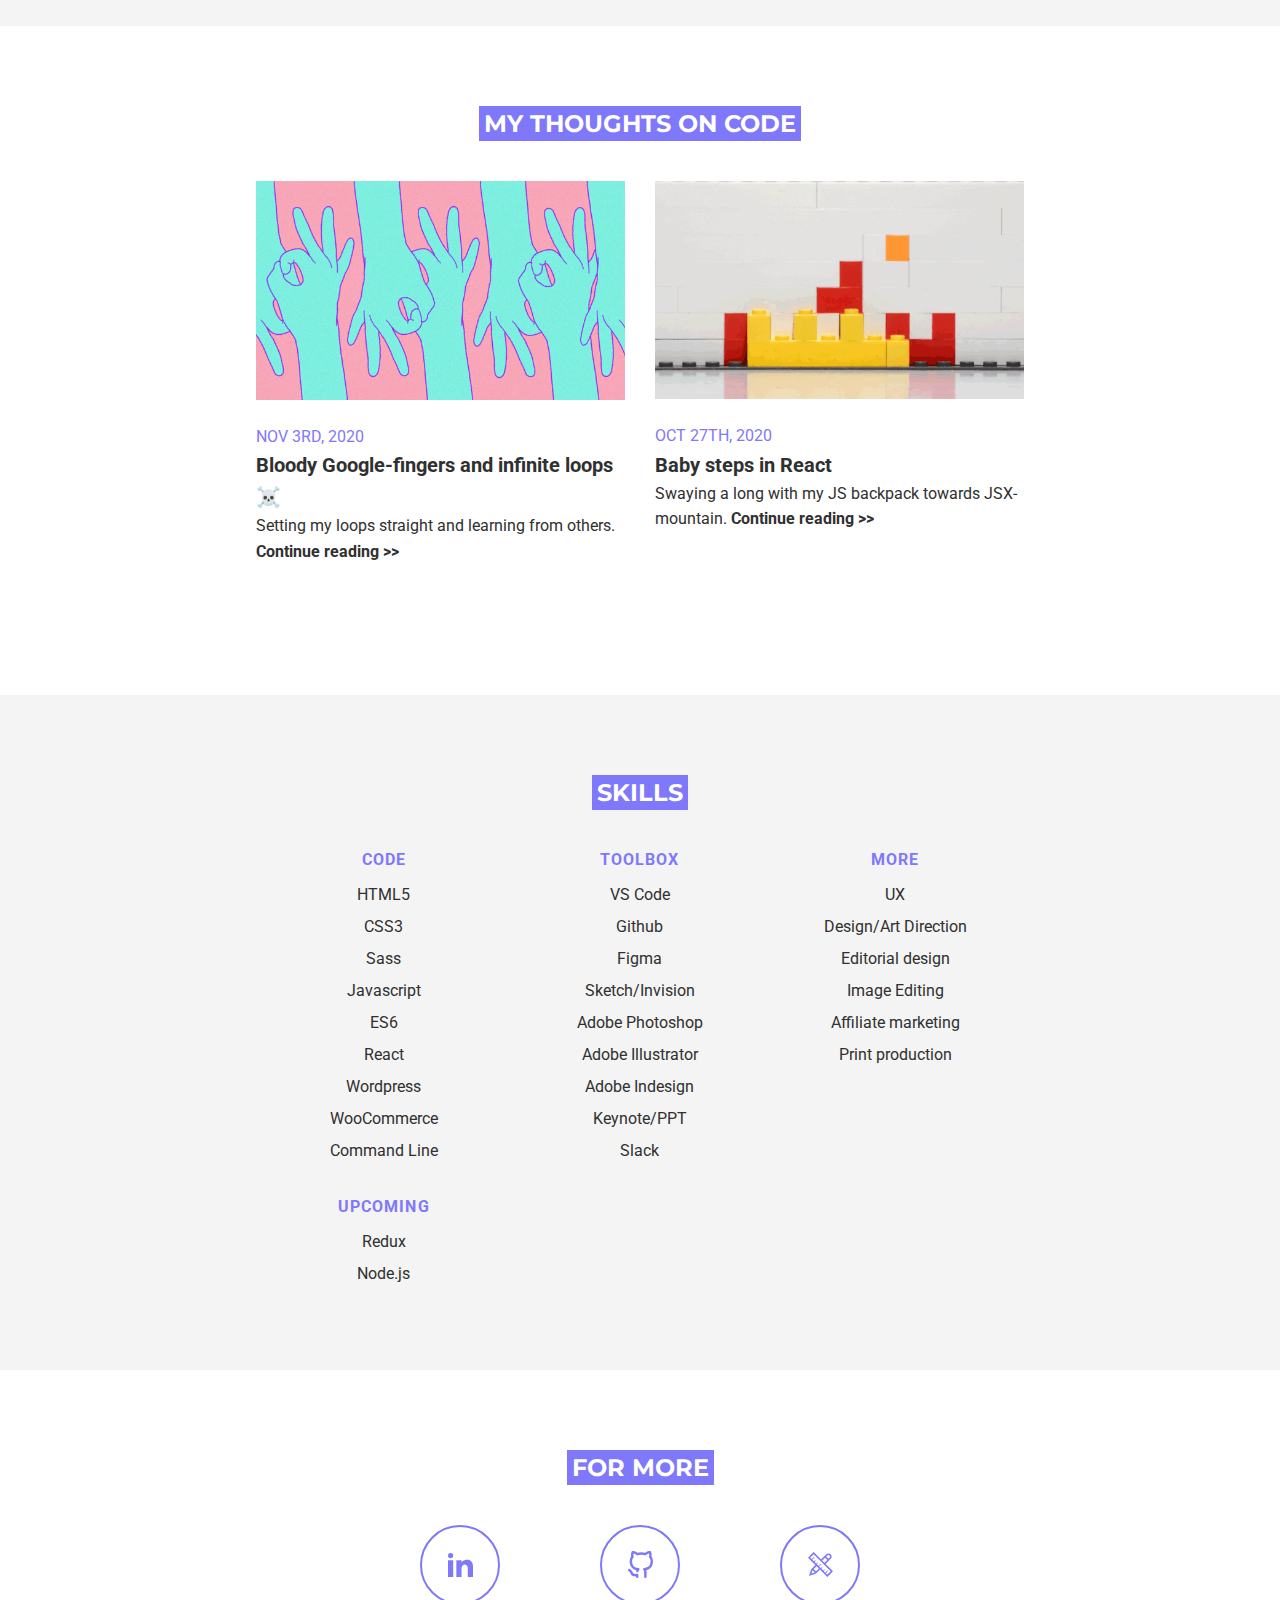
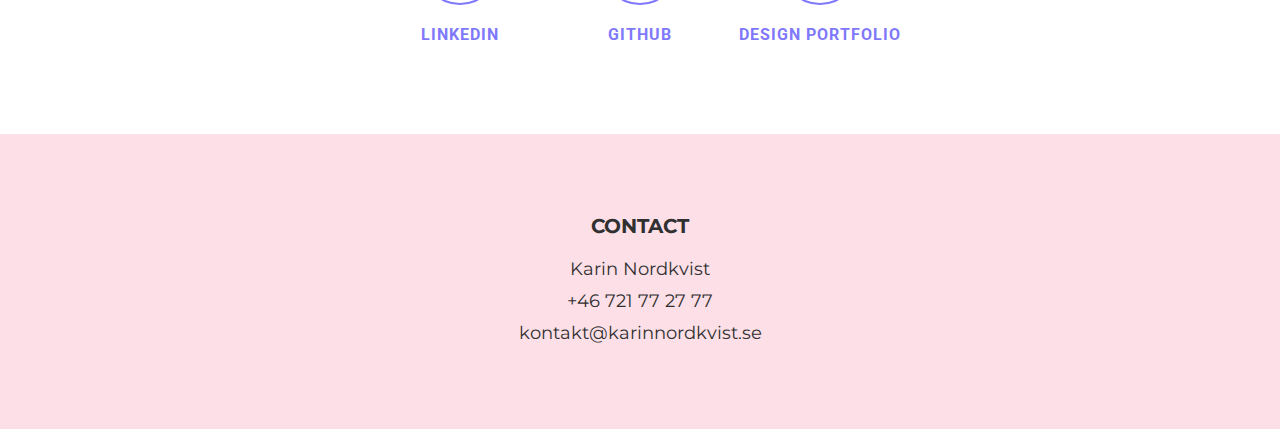
==== commit a8992b00: "Updated projects/thoughts. Fixed hover-styling on icons" ====
--- a/code/index.html
+++ b/code/index.html
@@ -41,7 +41,7 @@
           <p class="introtext--subtitle" tabindex="0">+ designer</p>
         </section>
         <!-- Icons -->
-        <section>
+        <section class="header--icons--wrapper">
           <h2 class="header--icons">
             <a
               href="https://www.linkedin.com/in/karin-nordkvist/"
@@ -127,6 +127,43 @@
       <h2 class="heading" tabindex="0">Featured Projects</h2>
       <div class="featured-projects--wrapper">
         <!-- FEATURED 1 -->
+        <a
+        href="https://github.com/karinnordkvist/Technigo-11-24-Movies"
+        target="_blank"
+        rel="noopener noreferrer"
+        tabindex="0"
+        ><span class="sr-only">Open Movies Website</span>
+        <article class="featured-1 featured">
+          <div class="featured--img--wrapper">
+              <img
+                src="./images/karin-nordkvist-react-router-movies.jpg"
+                alt="Image of Smooth Day Website"
+                class="featured--img"
+              />
+            <div class="featured--img--box">
+              <h3 class="featured--img--title">Movies</h3>
+            </div>
+          </div>
+          <p class="featured--text">
+            <span class="featured--title"
+              >Multipage site made with React Router</span
+            >
+            Listing movies from The Movie Database API, allowing the user to see each movie separately, similar movies to each one or list movies depending on chosen category.
+            <span class="featured--title underline" aria-hidden="true"
+              >>></span
+            >
+          </p>
+          <div class="codeboxes" aria-hidden="true">
+            <div class="codebox">HTML5</div>
+            <div class="codebox">CSS3</div>
+            <div class="codebox">JavaScript ES6</div>
+            <div class="codebox">React</div>
+            <div class="codebox">API Fetch</div>
+          </div>
+        </article>
+        </a>
+    
+        <!-- FEATURED 2 -->
         <a
         href="https://github.com/karinnordkvist/Technigo-10-24-Cluedo-Smoothie"
         target="_blank"
@@ -158,14 +195,49 @@
             <div class="codebox">CSS3</div>
             <div class="codebox">JavaScript ES6</div>
             <div class="codebox">React</div>
-            <div class="codebox">JSX</div>
-            <div class="codebox">API</div>
-            <div class="codebox">POST/GET-METHOD</div>
+            <div class="codebox">API - POST/GET-Method</div>
           </div>
         </article>
         </a>
-    
-        <!-- FEATURED 2 -->
+        
+        <!-- FEATURED 3 -->
+        <a
+          href="https://github.com/karinnordkvist/Technigo-9-24-Survey"
+          target="_blank"
+          rel="noopener noreferrer"
+          tabindex="0"
+          ><span class="sr-only">Open Survey Website</span>
+          <article class="featured-1 featured">
+            <div class="featured--img--wrapper">
+                              <img
+                  src="./images/karin-nordkvist-survey.jpg"
+                  alt="Image of Survey Website"
+                  class="featured--img"
+                />
+              <div class="featured--img--box">
+                <h3 class="featured--img--title">React Survey</h3>
+              </div>
+            </div>
+            <p class="featured--text">
+              <span class="featured--title"
+                >Survey built with React</span
+              >
+              A Responsive survey website featuring questions with textboxes, 
+              checkboxes, radiobuttons and a dropdown selector. 
+              <span class="featured--title underline" aria-hidden="true"
+                >>></span
+              >
+            </p>
+            <div class="codeboxes" aria-hidden="true">
+              <div class="codebox">HTML5</div>
+              <div class="codebox">CSS3</div>
+              <div class="codebox">JavaScript ES6</div>
+              <div class="codebox">React</div>
+            </div>
+          </article>
+        </a>
+
+        <!-- FEATURED 4 -->
         <a
           href="https://github.com/karinnordkvist/Technigo-8-24-Musicsite"
           target="_blank"
@@ -195,77 +267,23 @@
               <div class="codebox">CSS3</div>
               <div class="codebox">JavaScript ES6</div>
               <div class="codebox">React</div>
-              <div class="codebox">JSX</div>
             </div>
           </article>
         </a>
-        
-        <!-- FEATURED 3 -->
-        <a
-          href="https://github.com/karinnordkvist/Technigo-9-24-Survey"
-          target="_blank"
-          rel="noopener noreferrer"
-          tabindex="0"
-          ><span class="sr-only">Open Survey Website</span>
-          <article class="featured-1 featured">
-            <div class="featured--img--wrapper">
-                              <img
-                  src="./images/karin-nordkvist-survey.jpg"
-                  alt="Image of Survey Website"
-                  class="featured--img"
-                />
-              <div class="featured--img--box">
-                <h3 class="featured--img--title">React Survey</h3>
-              </div>
-            </div>
-            <p class="featured--text">
-              <span class="featured--title"
-                >Survey built with React</span
-              >
-              A Responsive survey website featuring questions with textboxes, 
-              checkboxes, radiobuttons and a dropdown selector. 
-              <span class="featured--title underline" aria-hidden="true"
-                >>></span
-              >
-            </p>
-            <div class="codeboxes" aria-hidden="true">
-              <div class="codebox">HTML5</div>
-              <div class="codebox">CSS3</div>
-              <div class="codebox">JavaScript ES6</div>
-              <div class="codebox">React</div>
-              <div class="codebox">JSX</div>
-            </div>
-          </article>
-        </a>
-
-        <!-- FEATURED 4 -->
-        <a
-          href="https://github.com/karinnordkvist/Technigo-5-24-WeatherApp"
-          target="_blank"
-          rel="noopener noreferrer"
-          tabindex="0"
-          ><span class="sr-only">Open WeatherBug Website</span>
-          <article class="featured-4 featured">
-            <div class="featured--img--wrapper">
-              <picture>
-                <source
-                  srcset="./images/karin-nordkvist-weatherbug3.webp"
-                  type="image/webp"
-                />
-                <source
-                  srcset="./images/karin-nordkvist-weatherbug3.jpg"
-                  type="image/jpeg"
-                />
-                <img
-                  src="./images/karin-nordkvist-weatherbug3.webp"
-                  alt="Image of Weatherbug Website"
-                  class="featured--img"
-                />
-              </picture>
-              <div class="featured--img--box">
-                <h3 class="featured--img--title">Weather App</h3>
-              </div>
-            </div>
+      </div>
+
+      <!-- More featured projects -->
+      <article class="featured--other-projects">
+        <h3 class="subheading" tabindex="0">Other Projects</h3>
+        <a
+          href="https://github.com/karinnordkvist/Technigo-10-24-Cluedo-Smoothie"
+          target="_blank"
+          rel="noopener noreferrer"
+          tabindex="0"
+          ><span class="sr-only"
+            >Open repository for Smoothie randomizer site</span
+          >
+          <div class="other-projects--project-wrapper">
             <p class="featured--text">
               <span class="featured--title"
                 >Responsive API-based weather app</span
@@ -281,15 +299,11 @@
               <div class="codebox">HTML5</div>
               <div class="codebox">CSS3</div>
               <div class="codebox">JavaScript ES6</div>
-              <div class="codebox">API</div>
-            </div>
-          </article>
-        </a>
-      </div>
-
-      <!-- More featured projects -->
-      <article class="featured--other-projects">
-        <h3 class="subheading" tabindex="0">Other Projects</h3>
+              <div class="codebox">Geolocation</div>
+              <div class="codebox">API Fetch</div>
+            </div>
+        </a>
+
         <a
           href="https://github.com/karinnordkvist/Technigo-10-24-Cluedo-Smoothie"
           target="_blank"
@@ -497,6 +511,22 @@
       <article class="thoughts--wrapper">
         <div class="thought thought--1">
           <img
+            class="thought--img"
+            tabindex="0"
+            src="./images/giphy-hands.gif"
+            alt="Placeholding image"
+          />
+          <p class="thought--date" tabindex="0">Nov 3rd, 2020</p>
+          <h3 class="thought--header" tabindex="0">Bloody Google-fingers and infinite loops ☠️</h3>
+          <p class="thought--text" tabindex="0">
+            Setting my loops straight and learning from others. 
+            <a href="https://karinnordkvist.medium.com/bloody-google-fingers-and-infinite-loops-%EF%B8%8F-efd83e1c8d4f" 
+            target="_blank" rel="nofollow noopener">Continue reading >></a>
+          </p>
+          </div>
+          
+          <div class="thought thought--2">
+            <img
             class="thought--img"
             tabindex="0"
             src="./images/thoughts-baby-steps-in-react.gif"
@@ -511,21 +541,7 @@
               <a href="https://karinnordkvist.medium.com/baby-steps-in-react-224f7ca6c4b0" 
               target="_blank" rel="nofollow noopener">Continue reading >></a>
             </p>
-          </div>
-          <div class="thought thought--2">
-            <img
-            class="thought--img"
-            tabindex="0"
-            src="./images/thoughts-beginnings.jpg"
-            alt="Placeholding image"
-          />
-          <p class="thought--date" tabindex="0">Oct 20th, 2020</p>
-          <h3 class="thought--header" tabindex="0">Beginnings..</h3>
-          <p class="thought--text" tabindex="0">
-            Watch me take on my life’s new adventure — coding. 
-            <a href="https://karinnordkvist.medium.com/beginnings-fc7b5892e9d4" 
-            target="_blank" rel="nofollow noopener">Continue reading >></a>
-          </p>
+            
         </div>
       </article>
 
@@ -610,12 +626,13 @@
           target="_blank"
           rel="noopener noreferrer"
           tabindex="0"
+          class="for-more--link-wrapper"
         >
           <span class="sr-only">Go to Linkedin-page</span>
           <article class="linkedin" aria-hidden="true">
             <div class="icon--gray">
               <img
-                src="./images/linkedin-gray.svg"
+                src="./images/linkedin-blue.svg"
                 alt="Linkedin logo"
                 class="linkedin--img"
               />
@@ -629,12 +646,13 @@
           target="_blank"
           rel="noopener noreferrer"
           tabindex="0"
+          class="for-more--link-wrapper"
         >
           <span class="sr-only">Go to Github-page</span>
           <article class="github" aria-hidden="true">
             <div class="icon--gray">
               <img
-                src="./images/github-gray.svg"
+                src="./images/github-blue.svg"
                 alt="Github logo"
                 class="github--img"
               />
@@ -648,12 +666,13 @@
           target="_blank"
           rel="noopener noreferrer"
           tabindex="0"
+          class="for-more--link-wrapper"
         >
           <span class="sr-only">Go to Design Portfolio</span>
           <article class="portfolio" aria-hidden="true">
             <div class="icon--gray">
               <img
-                src="./images/design-portfolio-gray.svg"
+                src="./images/design-portfolio-blue.svg"
                 alt="Design Portfolio logo"
                 class="portfolio--img"
               />
--- a/code/files/style.css
+++ b/code/files/style.css
@@ -139,6 +139,14 @@
   align-items: center;
   justify-content: center;
   cursor: pointer;
+}
+
+.icon:hover .icon--img {
+  filter: grayscale(100%) brightness(0);
+}
+
+.icon:hover {
+  border: 2px solid #303030;
 }
 
 .icon--img {
@@ -299,7 +307,8 @@
   opacity: 0.8;
   display: flex;
 }
-.thoughts--cover .thoughts--cover--text {
+
+.thoughts--cover--text {
   font-size: 24px;
   width: 100%;
   text-align: center;
@@ -432,13 +441,25 @@
 .icon--gray {
   width: 80px;
   height: 80px;
-  border: 2px solid #303030;
+  border: 2px solid #7f78fa;
   border-radius: 50%;
   margin: 0 0 20px 0;
   display: flex;
   align-items: center;
   justify-content: center;
   cursor: pointer;
+}
+
+.for-more--link-wrapper:hover .icon--gray img {
+  filter: grayscale(100%) brightness(0);
+}
+
+.for-more--link-wrapper:hover .icon--gray {
+  border: 2px solid #303030;
+}
+
+.for-more--link-wrapper:hover .for-more--title {
+  color: #303030;
 }
 
 .linkedin--img,
@@ -506,6 +527,10 @@
     width: 80vw;
   }
 
+  .header--icons--wrapper {
+    align-self: flex-end;
+  }
+
   .field {
     padding: 80px 0;
   }
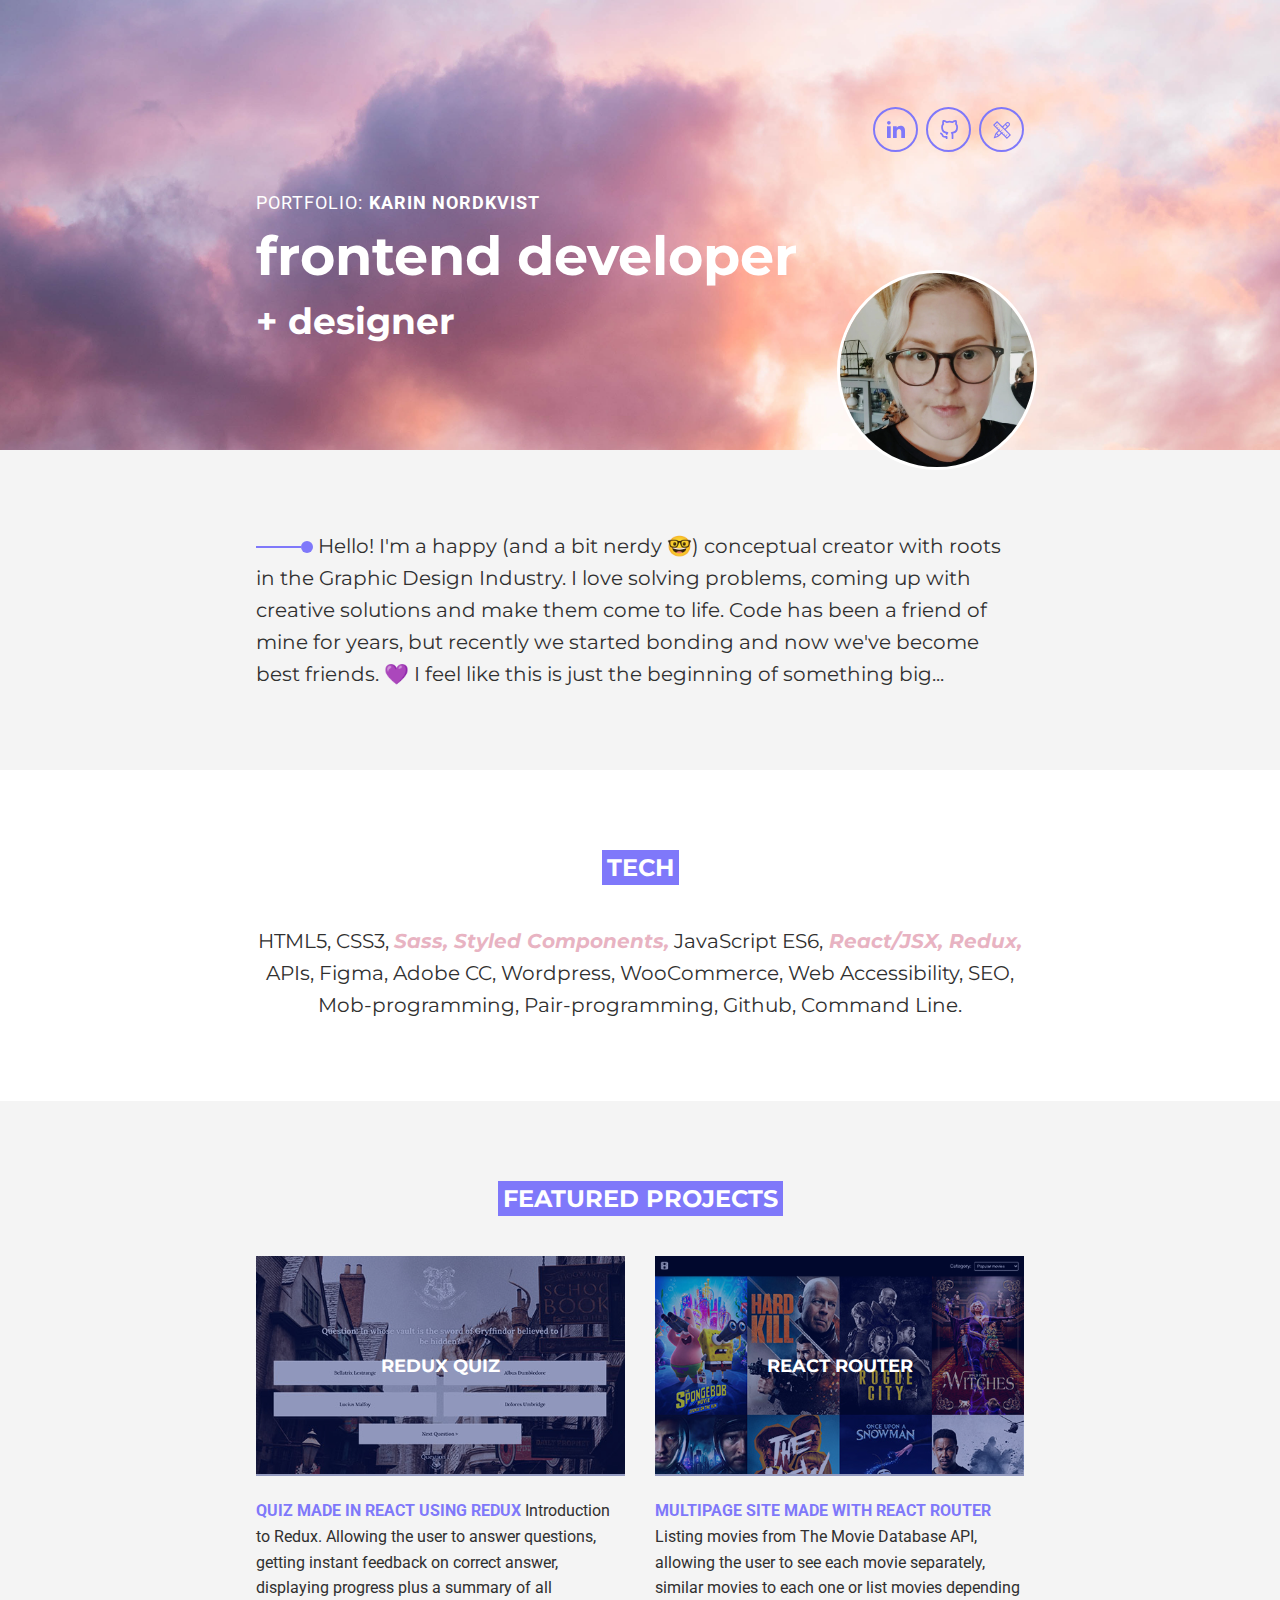
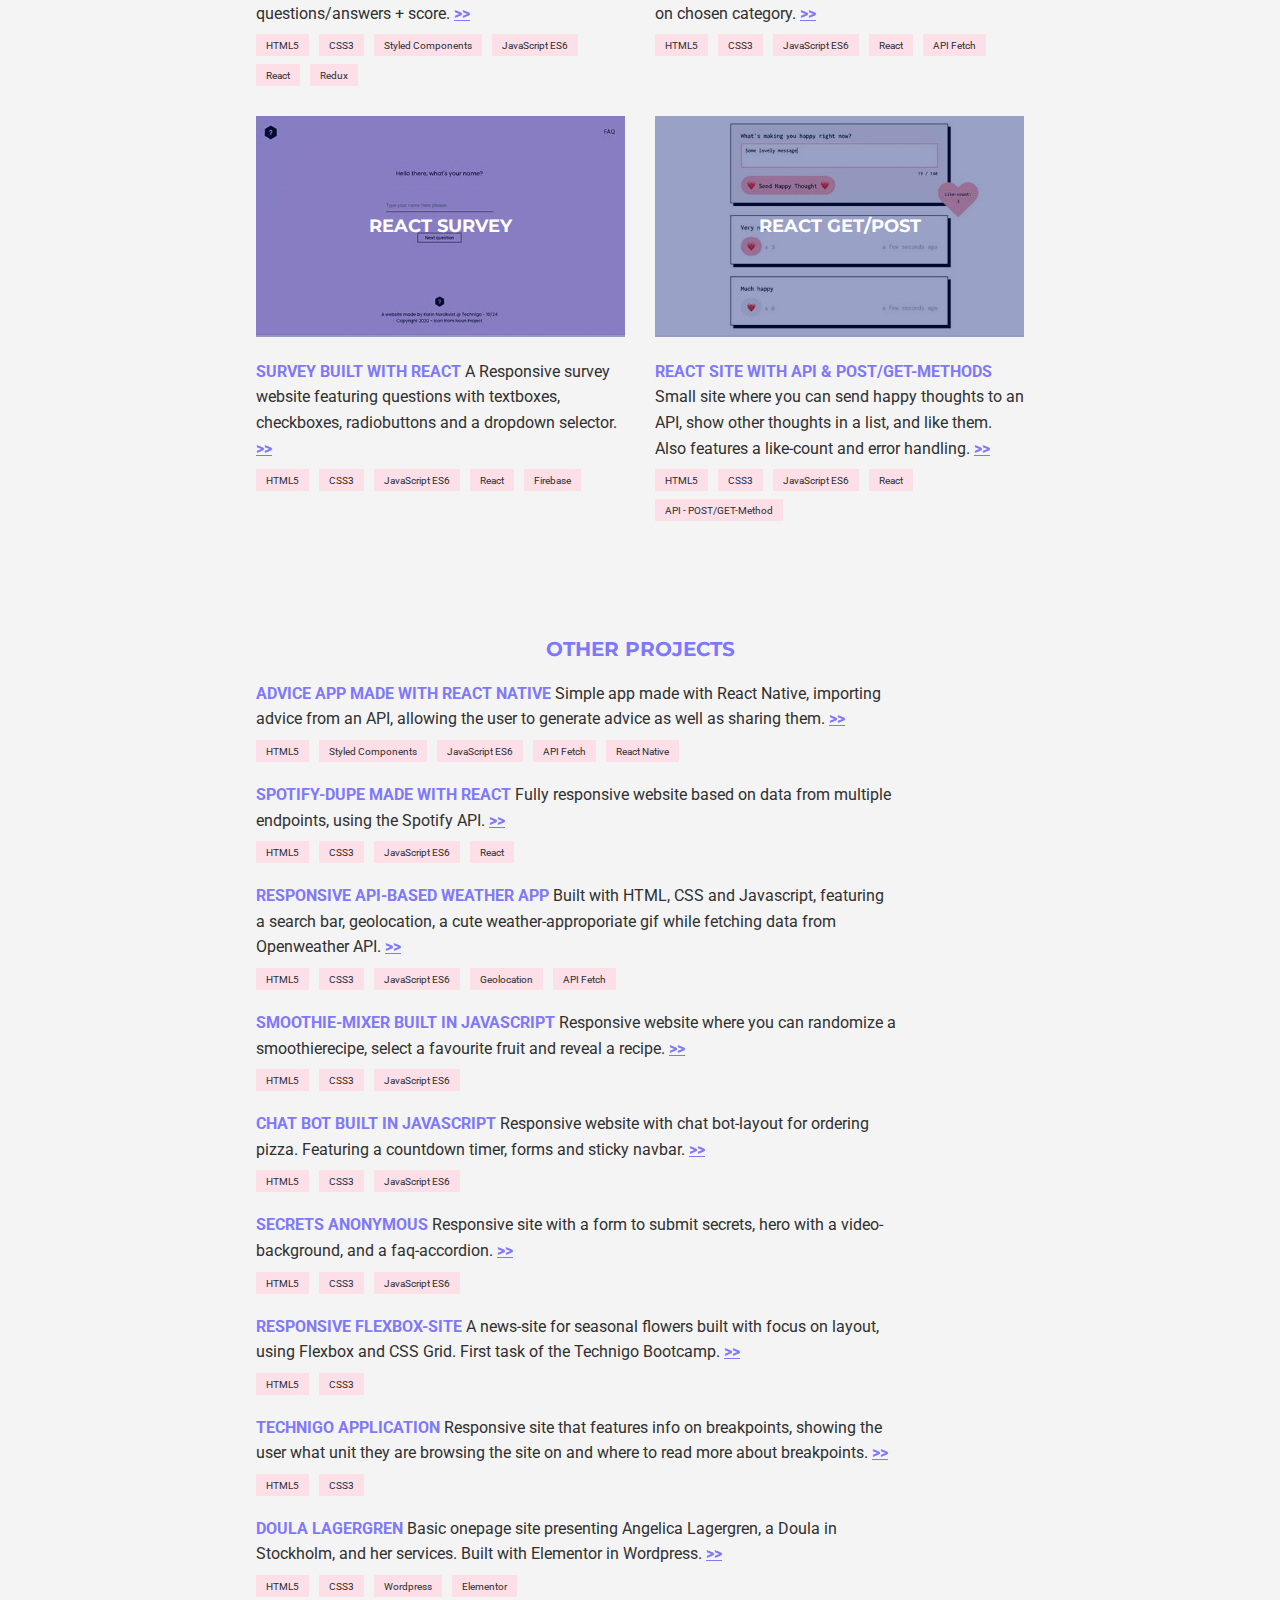
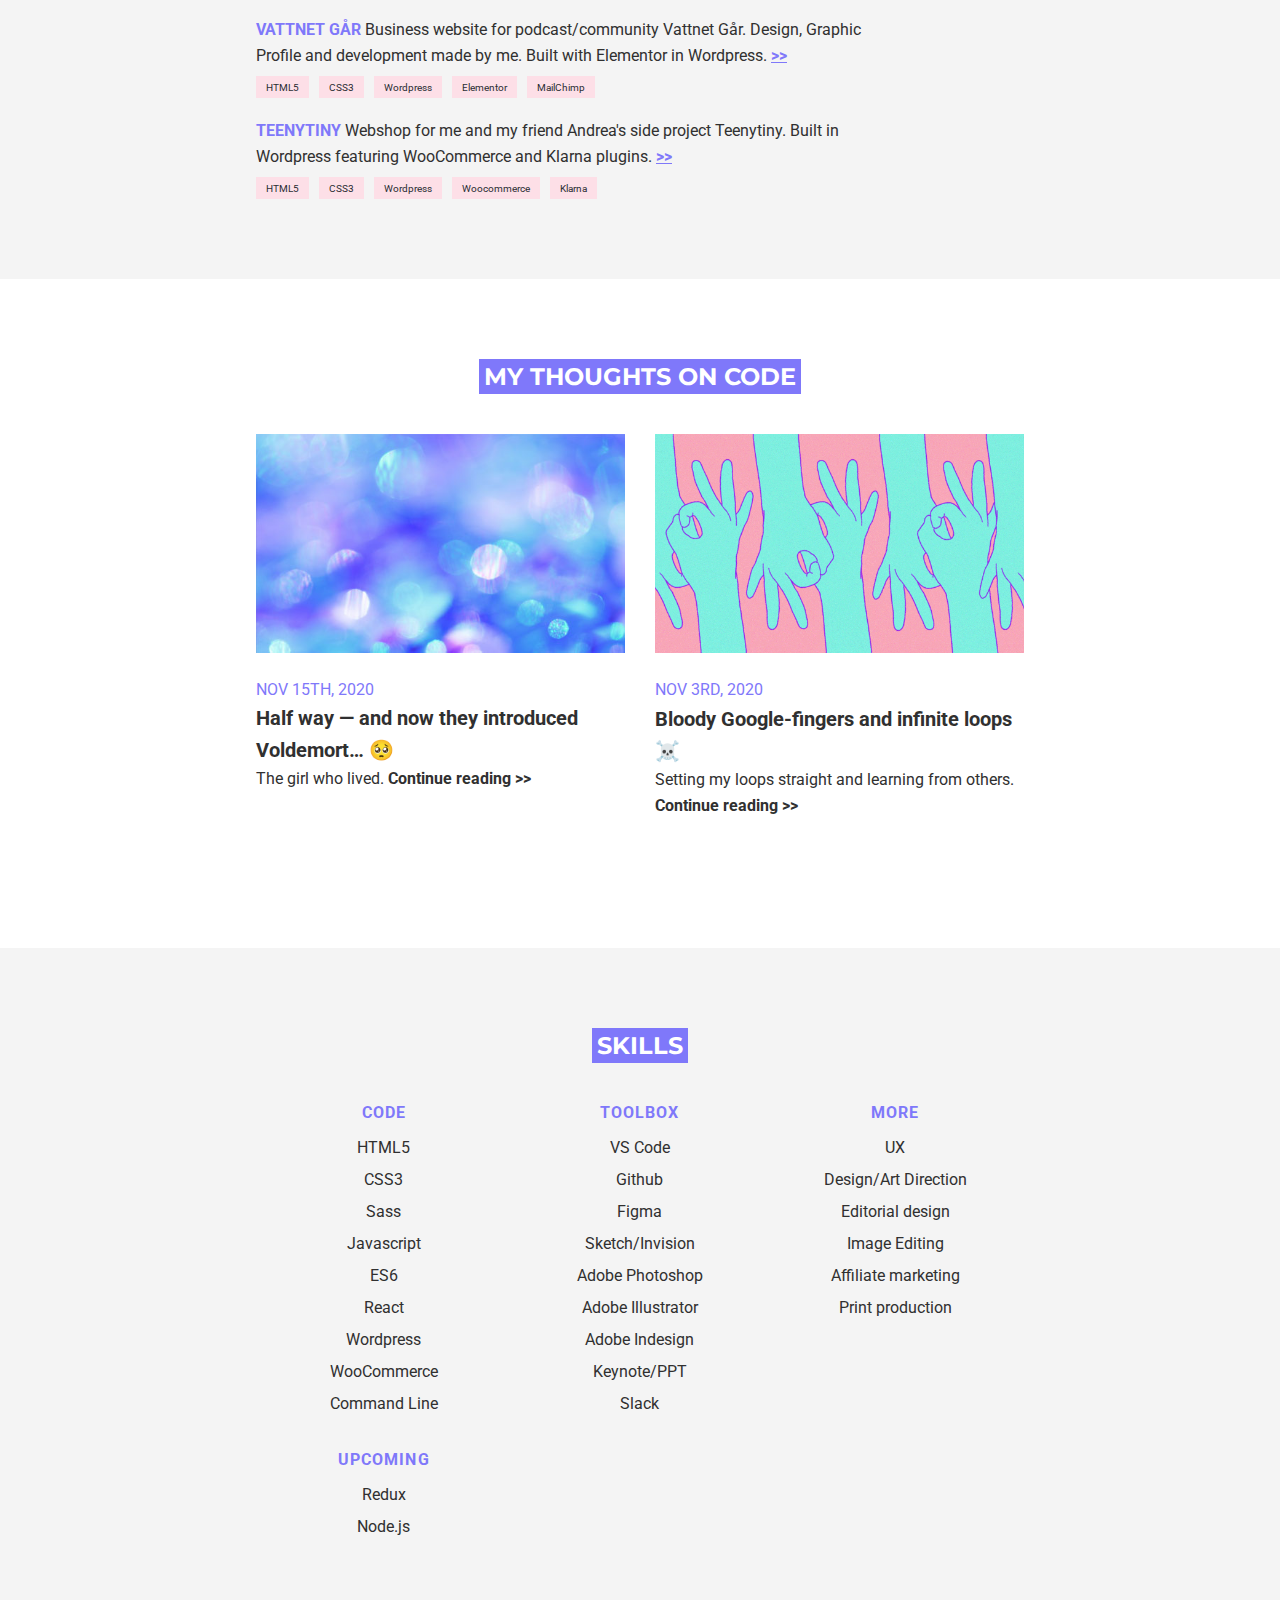
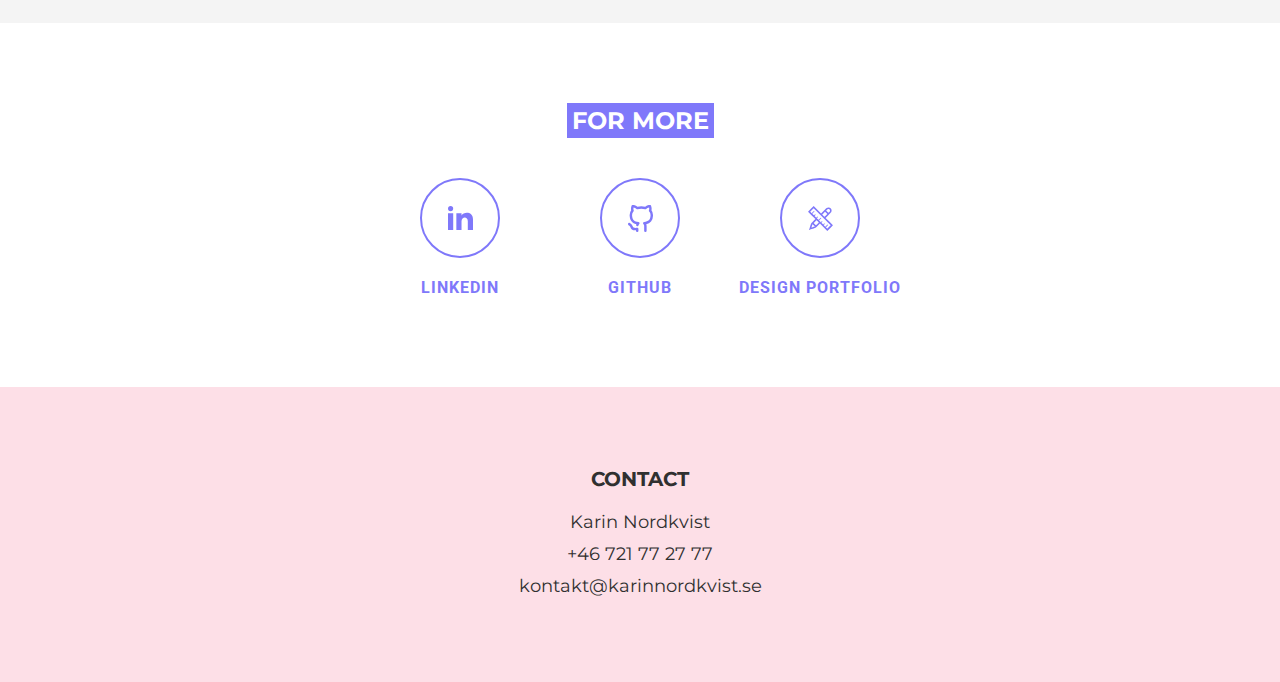
==== commit bb940b0c: "Added projects/blog posts, updated tech-skills" ====
--- a/code/index.html
+++ b/code/index.html
@@ -116,7 +116,7 @@
     <section class="tech field">
       <h2 class="heading" tabindex="0">Tech</h2>
       <p class="tech--text" tabindex="0">
-        HTML5, CSS3, Sass, <span class="bold-italic pink">JavaScript ES6, React/JSX,</span> APIs, <span class="bold-italic pink">Figma,</span> Adobe CC,
+        HTML5, CSS3, <span class="bold-italic pink">Sass, Styled Components,</span> JavaScript ES6,<span class="bold-italic pink"> React/JSX, Redux,</span> APIs, Figma, Adobe CC,
         Wordpress, WooCommerce, Web Accessibility, SEO, Mob-programming,
         Pair-programming, Github, Command Line.
       </p>
@@ -128,27 +128,27 @@
       <div class="featured-projects--wrapper">
         <!-- FEATURED 1 -->
         <a
-        href="https://github.com/karinnordkvist/Technigo-11-24-Movies"
+        href="https://github.com/karinnordkvist/Technigo-13-24-ReduxQuiz"
         target="_blank"
         rel="noopener noreferrer"
         tabindex="0"
-        ><span class="sr-only">Open Movies Website</span>
+        ><span class="sr-only">Open Harry Potter Quiz Website</span>
         <article class="featured-1 featured">
           <div class="featured--img--wrapper">
               <img
-                src="./images/karin-nordkvist-react-router-movies.jpg"
-                alt="Image of Smooth Day Website"
+                src="./images/karin-nordkvist-react-redux-harry-potter-quiz.jpg"
+                alt="Image of Harry Potter Quiz Website"
                 class="featured--img"
               />
             <div class="featured--img--box">
-              <h3 class="featured--img--title">Movies</h3>
+              <h3 class="featured--img--title">Redux Quiz</h3>
             </div>
           </div>
           <p class="featured--text">
             <span class="featured--title"
-              >Multipage site made with React Router</span
+              >Quiz made in React using Redux</span
             >
-            Listing movies from The Movie Database API, allowing the user to see each movie separately, similar movies to each one or list movies depending on chosen category.
+            Introduction to Redux. Allowing the user to answer questions, getting instant feedback on correct answer, displaying progress plus a summary of all questions/answers + score.
             <span class="featured--title underline" aria-hidden="true"
               >>></span
             >
@@ -156,48 +156,49 @@
           <div class="codeboxes" aria-hidden="true">
             <div class="codebox">HTML5</div>
             <div class="codebox">CSS3</div>
+            <div class="codebox">Styled Components</div>
             <div class="codebox">JavaScript ES6</div>
             <div class="codebox">React</div>
-            <div class="codebox">API Fetch</div>
+            <div class="codebox">Redux</div>
           </div>
         </article>
         </a>
     
         <!-- FEATURED 2 -->
         <a
-        href="https://github.com/karinnordkvist/Technigo-10-24-Cluedo-Smoothie"
+        href="https://github.com/karinnordkvist/Technigo-10-24-HappyThoughts"
         target="_blank"
         rel="noopener noreferrer"
         tabindex="0"
         ><span class="sr-only">Open Happy Thoughts Website</span>
-        <article class="featured-1 featured">
+        <article class="featured-2 featured">
           <div class="featured--img--wrapper">
-              <img
-                src="./images/karin-nordkvist-react-happy-thoughts.jpg"
-                alt="Image of Smooth Day Website"
-                class="featured--img"
-              />
-            <div class="featured--img--box">
-              <h3 class="featured--img--title">Happy Thoughts</h3>
-            </div>
-          </div>
-          <p class="featured--text">
-            <span class="featured--title"
-              >React site with API & POST/GET-methods</span
-            >
-            Small site where you can send happy thoughts to an API, show other thoughts in a list, and like them. Also features a like-count and error handling.
-            <span class="featured--title underline" aria-hidden="true"
-              >>></span
-            >
-          </p>
-          <div class="codeboxes" aria-hidden="true">
-            <div class="codebox">HTML5</div>
-            <div class="codebox">CSS3</div>
-            <div class="codebox">JavaScript ES6</div>
-            <div class="codebox">React</div>
-            <div class="codebox">API - POST/GET-Method</div>
-          </div>
-        </article>
+            <img
+              src="./images/karin-nordkvist-react-router-movies.jpg"
+              alt="Image of Movies Website"
+              class="featured--img"
+            />
+          <div class="featured--img--box">
+            <h3 class="featured--img--title">React Router</h3>
+          </div>
+        </div>
+        <p class="featured--text">
+          <span class="featured--title"
+            >Multipage site made with React Router</span
+          >
+          Listing movies from The Movie Database API, allowing the user to see each movie separately, similar movies to each one or list movies depending on chosen category.
+          <span class="featured--title underline" aria-hidden="true"
+            >>></span
+          >
+        </p>
+        <div class="codeboxes" aria-hidden="true">
+          <div class="codebox">HTML5</div>
+          <div class="codebox">CSS3</div>
+          <div class="codebox">JavaScript ES6</div>
+          <div class="codebox">React</div>
+          <div class="codebox">API Fetch</div>
+        </div>
+      </article>
         </a>
         
         <!-- FEATURED 3 -->
@@ -207,7 +208,7 @@
           rel="noopener noreferrer"
           tabindex="0"
           ><span class="sr-only">Open Survey Website</span>
-          <article class="featured-1 featured">
+          <article class="featured-3 featured">
             <div class="featured--img--wrapper">
                               <img
                   src="./images/karin-nordkvist-survey.jpg"
@@ -233,6 +234,7 @@
               <div class="codebox">CSS3</div>
               <div class="codebox">JavaScript ES6</div>
               <div class="codebox">React</div>
+              <div class="codebox">Firebase</div>
             </div>
           </article>
         </a>
@@ -244,20 +246,22 @@
           rel="noopener noreferrer"
           tabindex="0"
           ><span class="sr-only">Open Karin's Spotify Website</span>
-          <article class="featured-2 featured">
+          <article class="featured-4 featured">
             <div class="featured--img--wrapper">
-                <img
-                  src="./images/karin-nordkvist-spotify.jpg"
-                  alt="Image of Karin's Spotify website"
-                  class="featured--img"
-                />
-              <div class="featured--img--box">
-                <h3 class="featured--img--title">Spoofify</h3>
-              </div>
-            </div>
-            <p class="featured--text">
-              <span class="featured--title">Spotify-dupe made with React</span>
-              Fully responsive website based on data from multiple endpoints, using the Spotify API. 
+              <img
+                src="./images/karin-nordkvist-react-happy-thoughts.jpg"
+                alt="Image of Happy Thoughts Website"
+                class="featured--img"
+              />
+            <div class="featured--img--box">
+              <h3 class="featured--img--title">React GET/POST</h3>
+            </div>
+          </div>
+          <p class="featured--text">
+            <span class="featured--title"
+              >React site with API & POST/GET-methods</span
+            >
+            Small site where you can send happy thoughts to an API, show other thoughts in a list, and like them. Also features a like-count and error handling. 
               <span class="featured--title underline" aria-hidden="true"
                 >>></span
               >
@@ -267,6 +271,7 @@
               <div class="codebox">CSS3</div>
               <div class="codebox">JavaScript ES6</div>
               <div class="codebox">React</div>
+              <div class="codebox">API - POST/GET-Method</div>
             </div>
           </article>
         </a>
@@ -275,6 +280,53 @@
       <!-- More featured projects -->
       <article class="featured--other-projects">
         <h3 class="subheading" tabindex="0">Other Projects</h3>
+        <a
+          href="https://github.com/karinnordkvist/Technigo-12-24-ReactNativeApp"
+          target="_blank"
+          rel="noopener noreferrer"
+          tabindex="0"
+          ><span class="sr-only"
+            >Open repository for React Native App</span
+          >
+          <div class="other-projects--project-wrapper">
+            <p class="featured--text">
+              <span class="featured--title">Advice App made with React Native</span>
+              Simple app made with React Native, importing advice from an API, allowing the user to generate advice as well as sharing them.
+              <span class="featured--title underline" aria-hidden="true"
+                >>></span
+              >
+            </p>
+            <div class="codeboxes" aria-hidden="true">
+              <div class="codebox">HTML5</div>
+              <div class="codebox">Styled Components</div>
+              <div class="codebox">JavaScript ES6</div>
+              <div class="codebox">API Fetch</div>
+              <div class="codebox">React Native</div>
+            </div>
+        </a>
+        <a
+          href="https://github.com/karinnordkvist/Technigo-8-24-Musicsite"
+          target="_blank"
+          rel="noopener noreferrer"
+          tabindex="0"
+          ><span class="sr-only"
+            >Open repository for Spotify-dupe site</span
+          >
+          <div class="other-projects--project-wrapper">
+            <p class="featured--text">
+              <span class="featured--title">Spotify-dupe made with React</span>
+              Fully responsive website based on data from multiple endpoints, using the Spotify API.
+              <span class="featured--title underline" aria-hidden="true"
+                >>></span
+              >
+            </p>
+            <div class="codeboxes" aria-hidden="true">
+              <div class="codebox">HTML5</div>
+              <div class="codebox">CSS3</div>
+              <div class="codebox">JavaScript ES6</div>
+              <div class="codebox">React</div>
+            </div>
+        </a>
         <a
           href="https://github.com/karinnordkvist/Technigo-10-24-Cluedo-Smoothie"
           target="_blank"
@@ -512,37 +564,32 @@
         <div class="thought thought--1">
           <img
             class="thought--img"
-            tabindex="0"
-            src="./images/giphy-hands.gif"
+            src="./images/thoughts-voldemort.jpg"
             alt="Placeholding image"
           />
-          <p class="thought--date" tabindex="0">Nov 3rd, 2020</p>
-          <h3 class="thought--header" tabindex="0">Bloody Google-fingers and infinite loops ☠️</h3>
-          <p class="thought--text" tabindex="0">
-            Setting my loops straight and learning from others. 
-            <a href="https://karinnordkvist.medium.com/bloody-google-fingers-and-infinite-loops-%EF%B8%8F-efd83e1c8d4f" 
+          <p class="thought--date">Nov 15th, 2020</p>
+          <h3 class="thought--header" tabindex="0">Half way — and now they introduced Voldemort… 🥺</h3>
+          <p class="thought--text">
+            The girl who lived. 
+            <a href="https://karinnordkvist.medium.com/half-way-and-now-they-introduced-voldemort-6253c83e3da6" 
             target="_blank" rel="nofollow noopener">Continue reading >></a>
           </p>
           </div>
           
           <div class="thought thought--2">
             <img
-            class="thought--img"
-            tabindex="0"
-            src="./images/thoughts-baby-steps-in-react.gif"
-            alt="Placeholding image"
+              class="thought--img"
+              src="./images/giphy-hands.gif"
+              alt="Placeholding image"
             />
-            <p class="thought--date" tabindex="0">Oct 27th, 2020</p>
-            <h3 class="thought--header" tabindex="0">
-              Baby steps in React
-            </h3>
-            <p class="thought--text" tabindex="0">
-              Swaying a long with my JS backpack towards JSX-mountain. 
-              <a href="https://karinnordkvist.medium.com/baby-steps-in-react-224f7ca6c4b0" 
+            <p class="thought--date">Nov 3rd, 2020</p>
+            <h3 class="thought--header" tabindex="0">Bloody Google-fingers and infinite loops ☠️</h3>
+            <p class="thought--text">
+              Setting my loops straight and learning from others. 
+              <a href="https://karinnordkvist.medium.com/bloody-google-fingers-and-infinite-loops-%EF%B8%8F-efd83e1c8d4f" 
               target="_blank" rel="nofollow noopener">Continue reading >></a>
             </p>
-            
-        </div>
+            </div>
       </article>
 
       <h3 class="thoughts--subhead subheading">More thoughts</h3>
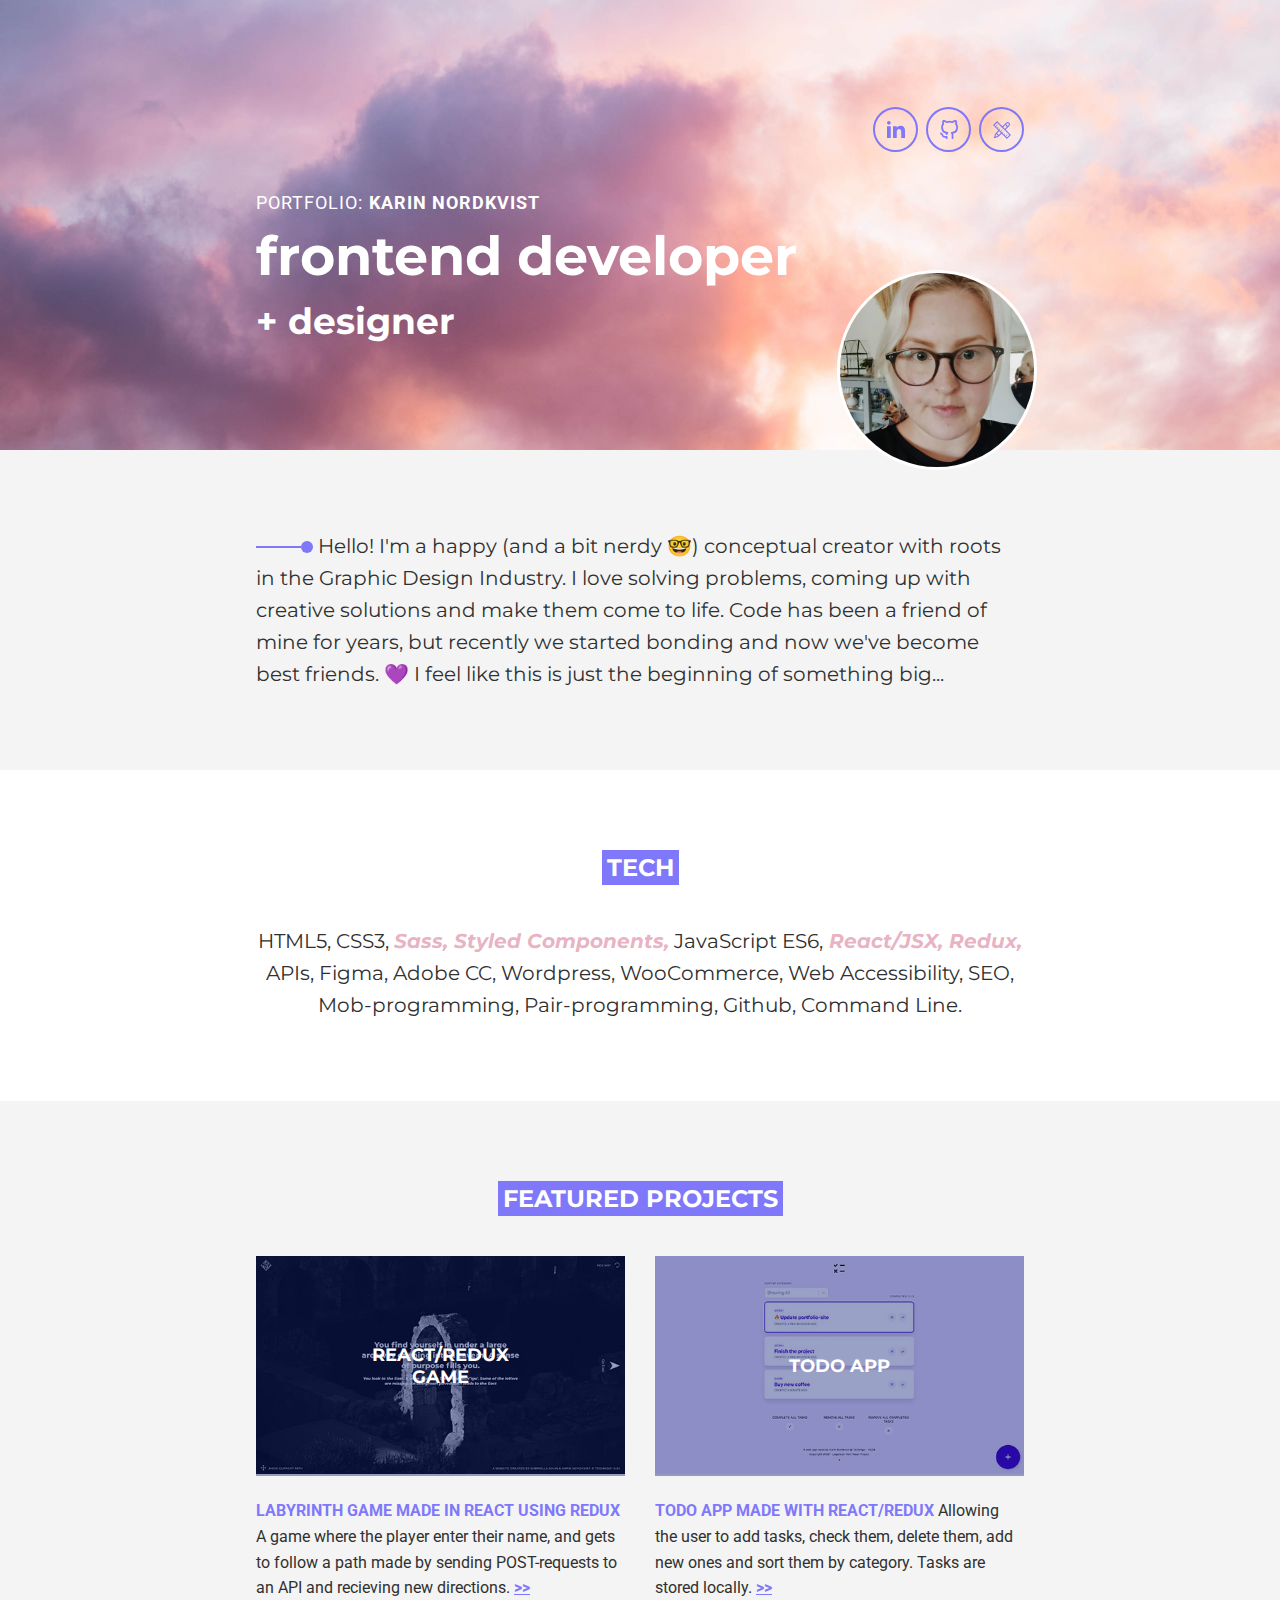
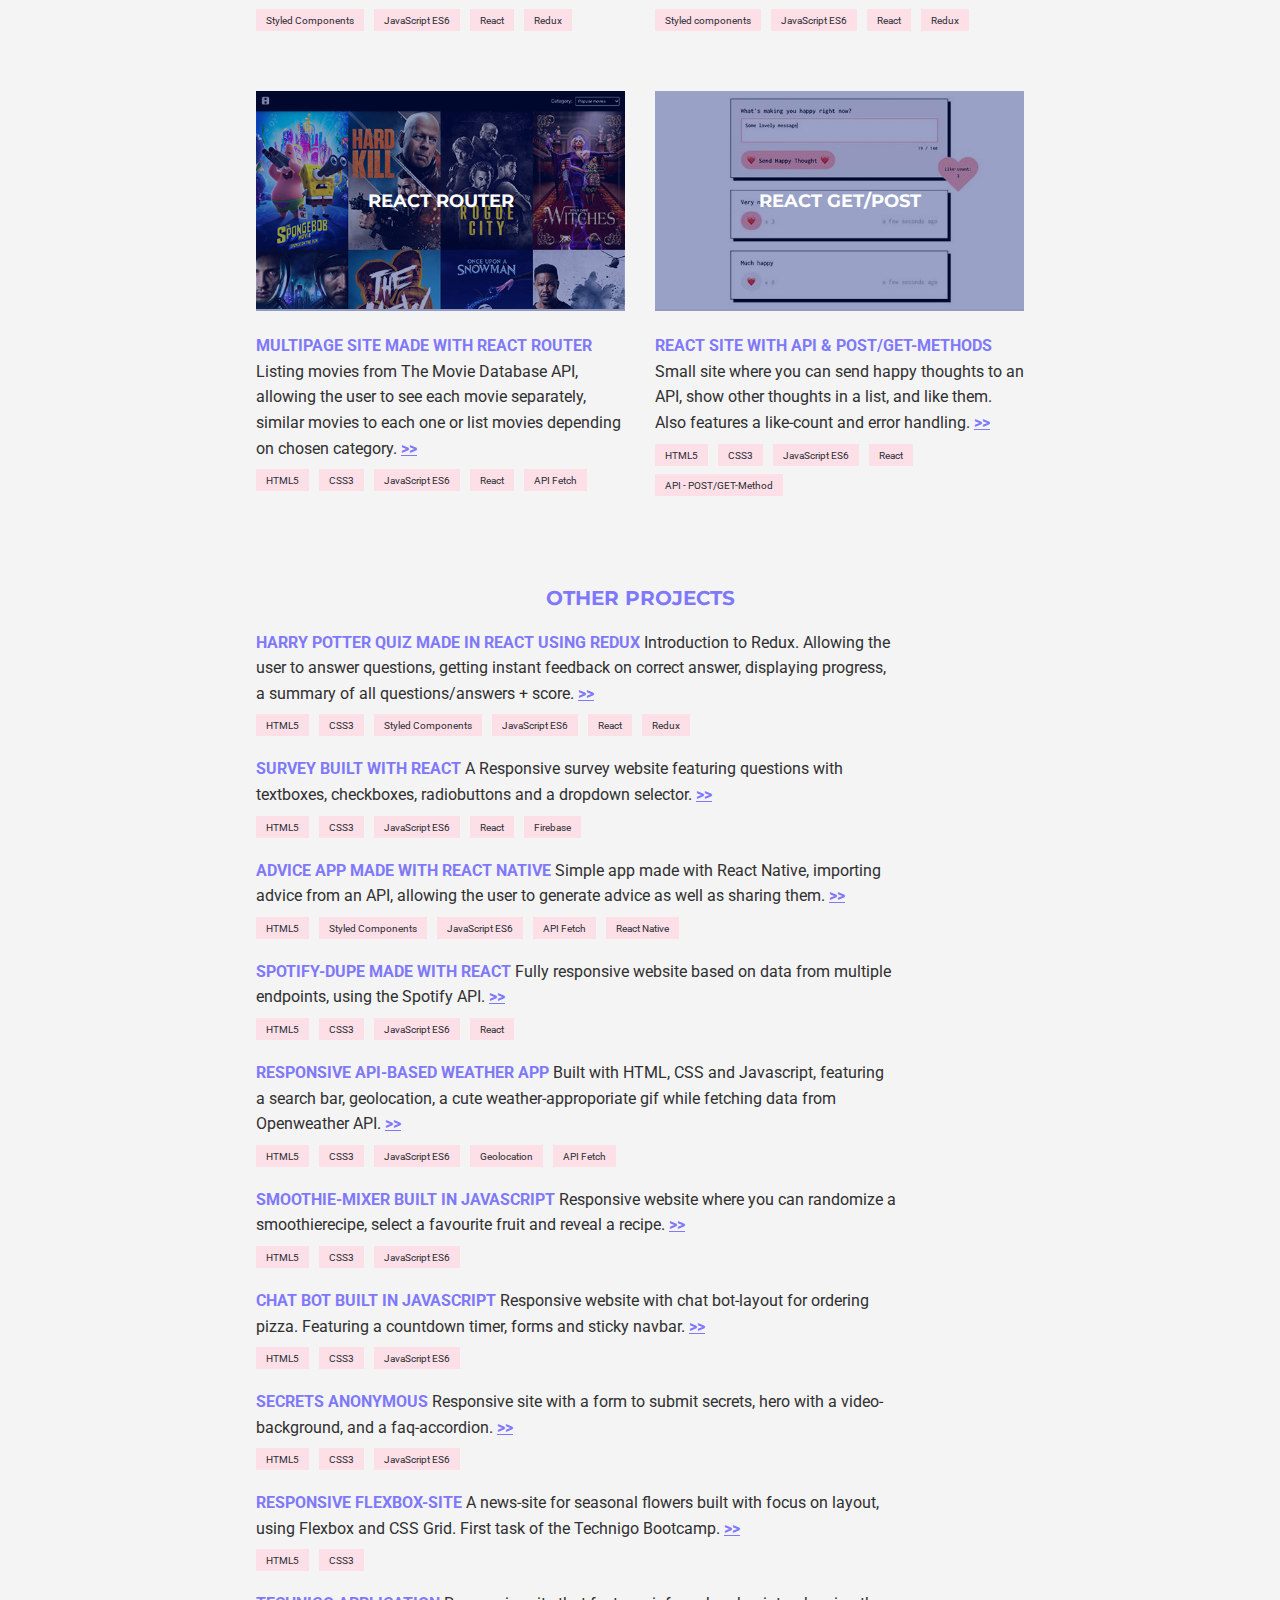
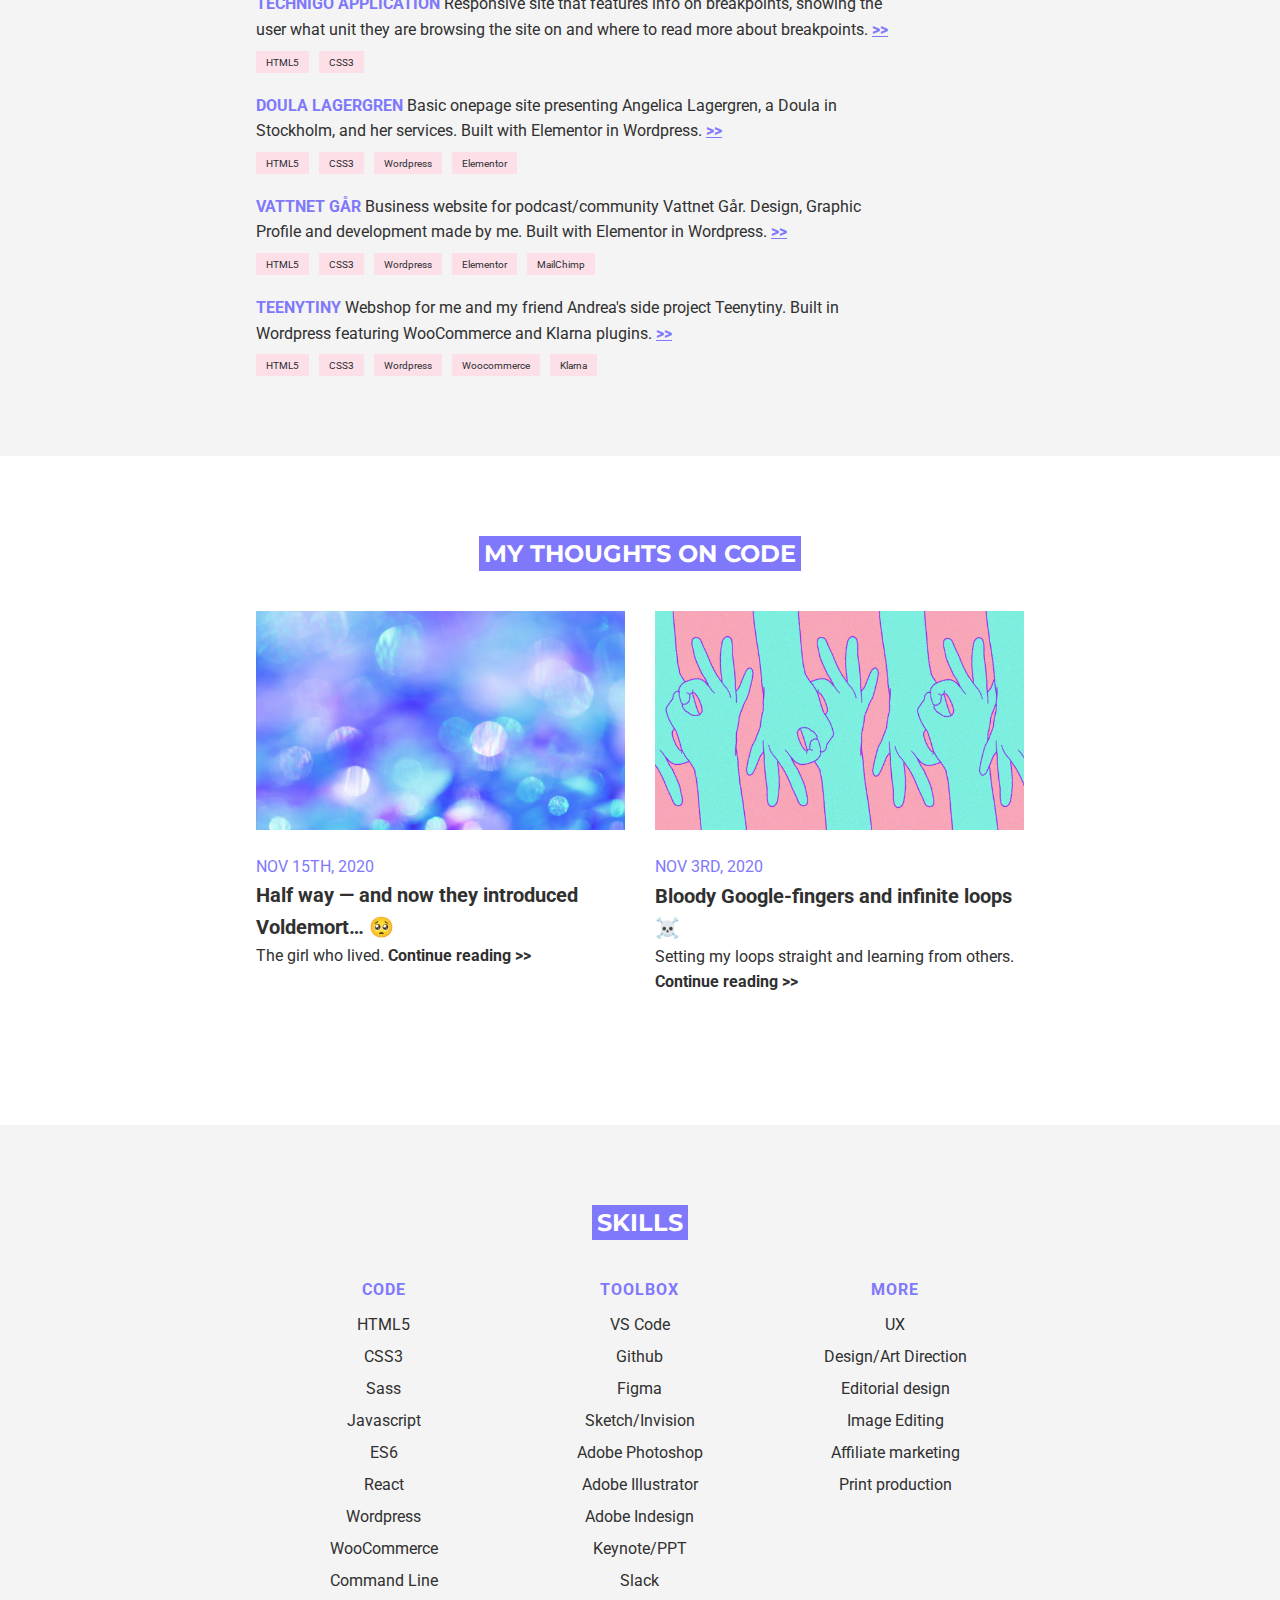
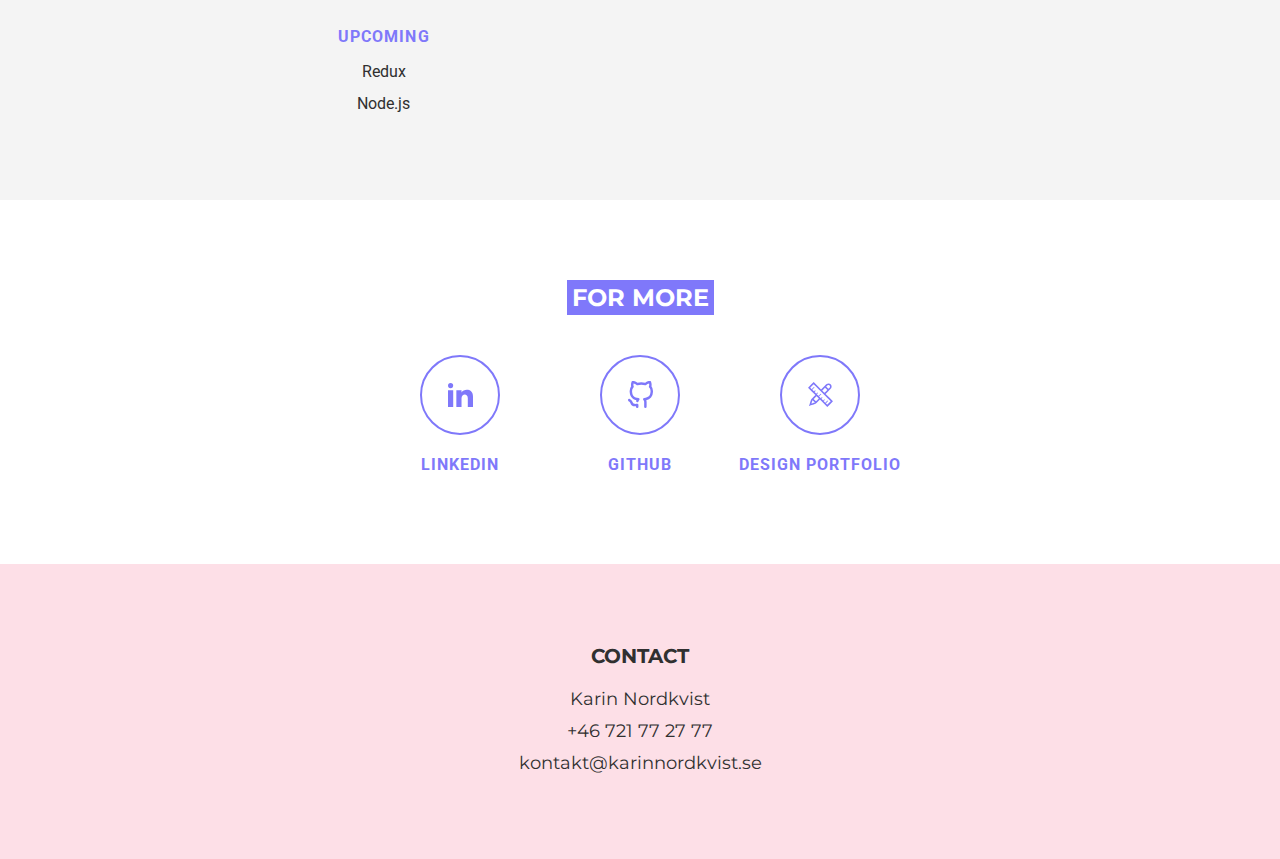
==== commit c06b0d93: "Updated projects" ====
--- a/code/index.html
+++ b/code/index.html
@@ -128,27 +128,168 @@
       <div class="featured-projects--wrapper">
         <!-- FEATURED 1 -->
         <a
-        href="https://github.com/karinnordkvist/Technigo-13-24-ReduxQuiz"
+        href="https://github.com/karinnordkvist/Technigo-15-24-Labyrinth"
         target="_blank"
         rel="noopener noreferrer"
         tabindex="0"
-        ><span class="sr-only">Open Harry Potter Quiz Website</span>
+        ><span class="sr-only">Open the Labyrinth Game Website</span>
         <article class="featured-1 featured">
           <div class="featured--img--wrapper">
               <img
-                src="./images/karin-nordkvist-react-redux-harry-potter-quiz.jpg"
+                src="./images/karin-nordkvist-react-redux-labyrinth.jpg"
                 alt="Image of Harry Potter Quiz Website"
                 class="featured--img"
               />
             <div class="featured--img--box">
-              <h3 class="featured--img--title">Redux Quiz</h3>
+              <h3 class="featured--img--title">React/Redux Game</h3>
             </div>
           </div>
           <p class="featured--text">
             <span class="featured--title"
-              >Quiz made in React using Redux</span
+              >Labyrinth game made in React using Redux</span
             >
-            Introduction to Redux. Allowing the user to answer questions, getting instant feedback on correct answer, displaying progress plus a summary of all questions/answers + score.
+            A game where the player enter their name, and gets to follow a path made by sending POST-requests to an API and recieving new directions. 
+            <span class="featured--title underline" aria-hidden="true"
+              >>></span
+            >
+          </p>
+          <div class="codeboxes" aria-hidden="true">
+            <div class="codebox">Styled Components</div>
+            <div class="codebox">JavaScript ES6</div>
+            <div class="codebox">React</div>
+            <div class="codebox">Redux</div>
+          </div>
+        </article>
+        </a>
+    
+        <!-- FEATURED 2 -->
+        <a
+        href="https://github.com/karinnordkvist/Technigo-14-24-Todos"
+        target="_blank"
+        rel="noopener noreferrer"
+        tabindex="0"
+        ><span class="sr-only">Open The Todo Website</span>
+        <article class="featured-2 featured">
+          <div class="featured--img--wrapper">
+            <img
+              src="./images/karin-nordkvist-react-redux-todo-app.jpg"
+              alt="Image of Todo App"
+              class="featured--img"
+            />
+          <div class="featured--img--box">
+            <h3 class="featured--img--title">Todo App</h3>
+          </div>
+        </div>
+        <p class="featured--text">
+          <span class="featured--title"
+            >Todo App made with React/Redux</span
+          >
+          Allowing the user to add tasks, check them, delete them, add new ones and sort them by category. Tasks are stored locally.
+          <span class="featured--title underline" aria-hidden="true"
+            >>></span
+          >
+        </p>
+        <div class="codeboxes" aria-hidden="true">
+          <div class="codebox">Styled components</div>
+          <div class="codebox">JavaScript ES6</div>
+          <div class="codebox">React</div>
+          <div class="codebox">Redux</div>
+        </div>
+      </article>
+        </a>
+        
+        <!-- FEATURED 3 -->
+        <a
+        href="https://github.com/karinnordkvist/Technigo-10-24-HappyThoughts"
+        target="_blank"
+        rel="noopener noreferrer"
+        tabindex="0"
+        ><span class="sr-only">Open Happy Thoughts Website</span>
+        <article class="featured-3 featured">
+          <div class="featured--img--wrapper">
+            <img
+              src="./images/karin-nordkvist-react-router-movies.jpg"
+              alt="Image of Movies Website"
+              class="featured--img"
+            />
+          <div class="featured--img--box">
+            <h3 class="featured--img--title">React Router</h3>
+          </div>
+        </div>
+        <p class="featured--text">
+          <span class="featured--title"
+            >Multipage site made with React Router</span
+          >
+          Listing movies from The Movie Database API, allowing the user to see each movie separately, similar movies to each one or list movies depending on chosen category.
+          <span class="featured--title underline" aria-hidden="true"
+            >>></span
+          >
+        </p>
+        <div class="codeboxes" aria-hidden="true">
+          <div class="codebox">HTML5</div>
+          <div class="codebox">CSS3</div>
+          <div class="codebox">JavaScript ES6</div>
+          <div class="codebox">React</div>
+          <div class="codebox">API Fetch</div>
+        </div>
+      </article>
+        </a>
+
+        <!-- FEATURED 4 -->
+        <a
+          href="https://github.com/karinnordkvist/Technigo-8-24-Musicsite"
+          target="_blank"
+          rel="noopener noreferrer"
+          tabindex="0"
+          ><span class="sr-only">Open Karin's Spotify Website</span>
+          <article class="featured-4 featured">
+            <div class="featured--img--wrapper">
+              <img
+                src="./images/karin-nordkvist-react-happy-thoughts.jpg"
+                alt="Image of Happy Thoughts Website"
+                class="featured--img"
+              />
+            <div class="featured--img--box">
+              <h3 class="featured--img--title">React GET/POST</h3>
+            </div>
+          </div>
+          <p class="featured--text">
+            <span class="featured--title"
+              >React site with API & POST/GET-methods</span
+            >
+            Small site where you can send happy thoughts to an API, show other thoughts in a list, and like them. Also features a like-count and error handling. 
+              <span class="featured--title underline" aria-hidden="true"
+                >>></span
+              >
+            </p>
+            <div class="codeboxes" aria-hidden="true">
+              <div class="codebox">HTML5</div>
+              <div class="codebox">CSS3</div>
+              <div class="codebox">JavaScript ES6</div>
+              <div class="codebox">React</div>
+              <div class="codebox">API - POST/GET-Method</div>
+            </div>
+          </article>
+        </a>
+      </div>
+
+      <!-- More featured projects -->
+      <article class="featured--other-projects">
+        <h3 class="subheading" tabindex="0">Other Projects</h3>
+        <a
+          href="https://github.com/karinnordkvist/Technigo-13-24-ReduxQuiz"
+          target="_blank"
+          rel="noopener noreferrer"
+          tabindex="0"
+          ><span class="sr-only"
+            >Open repository for the Quiz</span
+          >
+          <div class="other-projects--project-wrapper">
+            <p class="featured--text">
+              <span class="featured--title"
+              >Harry Potter Quiz made in React using Redux</span
+            >
+            Introduction to Redux. Allowing the user to answer questions, getting instant feedback on correct answer, displaying progress, a summary of all questions/answers + score.
             <span class="featured--title underline" aria-hidden="true"
               >>></span
             >
@@ -161,64 +302,16 @@
             <div class="codebox">React</div>
             <div class="codebox">Redux</div>
           </div>
-        </article>
-        </a>
-    
-        <!-- FEATURED 2 -->
-        <a
-        href="https://github.com/karinnordkvist/Technigo-10-24-HappyThoughts"
-        target="_blank"
-        rel="noopener noreferrer"
-        tabindex="0"
-        ><span class="sr-only">Open Happy Thoughts Website</span>
-        <article class="featured-2 featured">
-          <div class="featured--img--wrapper">
-            <img
-              src="./images/karin-nordkvist-react-router-movies.jpg"
-              alt="Image of Movies Website"
-              class="featured--img"
-            />
-          <div class="featured--img--box">
-            <h3 class="featured--img--title">React Router</h3>
-          </div>
-        </div>
-        <p class="featured--text">
-          <span class="featured--title"
-            >Multipage site made with React Router</span
-          >
-          Listing movies from The Movie Database API, allowing the user to see each movie separately, similar movies to each one or list movies depending on chosen category.
-          <span class="featured--title underline" aria-hidden="true"
-            >>></span
-          >
-        </p>
-        <div class="codeboxes" aria-hidden="true">
-          <div class="codebox">HTML5</div>
-          <div class="codebox">CSS3</div>
-          <div class="codebox">JavaScript ES6</div>
-          <div class="codebox">React</div>
-          <div class="codebox">API Fetch</div>
-        </div>
-      </article>
-        </a>
-        
-        <!-- FEATURED 3 -->
+        </a>
         <a
           href="https://github.com/karinnordkvist/Technigo-9-24-Survey"
           target="_blank"
           rel="noopener noreferrer"
           tabindex="0"
-          ><span class="sr-only">Open Survey Website</span>
-          <article class="featured-3 featured">
-            <div class="featured--img--wrapper">
-                              <img
-                  src="./images/karin-nordkvist-survey.jpg"
-                  alt="Image of Survey Website"
-                  class="featured--img"
-                />
-              <div class="featured--img--box">
-                <h3 class="featured--img--title">React Survey</h3>
-              </div>
-            </div>
+          ><span class="sr-only"
+            >Open repository for the Survey</span
+          >
+          <div class="other-projects--project-wrapper">
             <p class="featured--text">
               <span class="featured--title"
                 >Survey built with React</span
@@ -236,50 +329,7 @@
               <div class="codebox">React</div>
               <div class="codebox">Firebase</div>
             </div>
-          </article>
-        </a>
-
-        <!-- FEATURED 4 -->
-        <a
-          href="https://github.com/karinnordkvist/Technigo-8-24-Musicsite"
-          target="_blank"
-          rel="noopener noreferrer"
-          tabindex="0"
-          ><span class="sr-only">Open Karin's Spotify Website</span>
-          <article class="featured-4 featured">
-            <div class="featured--img--wrapper">
-              <img
-                src="./images/karin-nordkvist-react-happy-thoughts.jpg"
-                alt="Image of Happy Thoughts Website"
-                class="featured--img"
-              />
-            <div class="featured--img--box">
-              <h3 class="featured--img--title">React GET/POST</h3>
-            </div>
-          </div>
-          <p class="featured--text">
-            <span class="featured--title"
-              >React site with API & POST/GET-methods</span
-            >
-            Small site where you can send happy thoughts to an API, show other thoughts in a list, and like them. Also features a like-count and error handling. 
-              <span class="featured--title underline" aria-hidden="true"
-                >>></span
-              >
-            </p>
-            <div class="codeboxes" aria-hidden="true">
-              <div class="codebox">HTML5</div>
-              <div class="codebox">CSS3</div>
-              <div class="codebox">JavaScript ES6</div>
-              <div class="codebox">React</div>
-              <div class="codebox">API - POST/GET-Method</div>
-            </div>
-          </article>
-        </a>
-      </div>
-
-      <!-- More featured projects -->
-      <article class="featured--other-projects">
-        <h3 class="subheading" tabindex="0">Other Projects</h3>
+        </a>
         <a
           href="https://github.com/karinnordkvist/Technigo-12-24-ReactNativeApp"
           target="_blank"
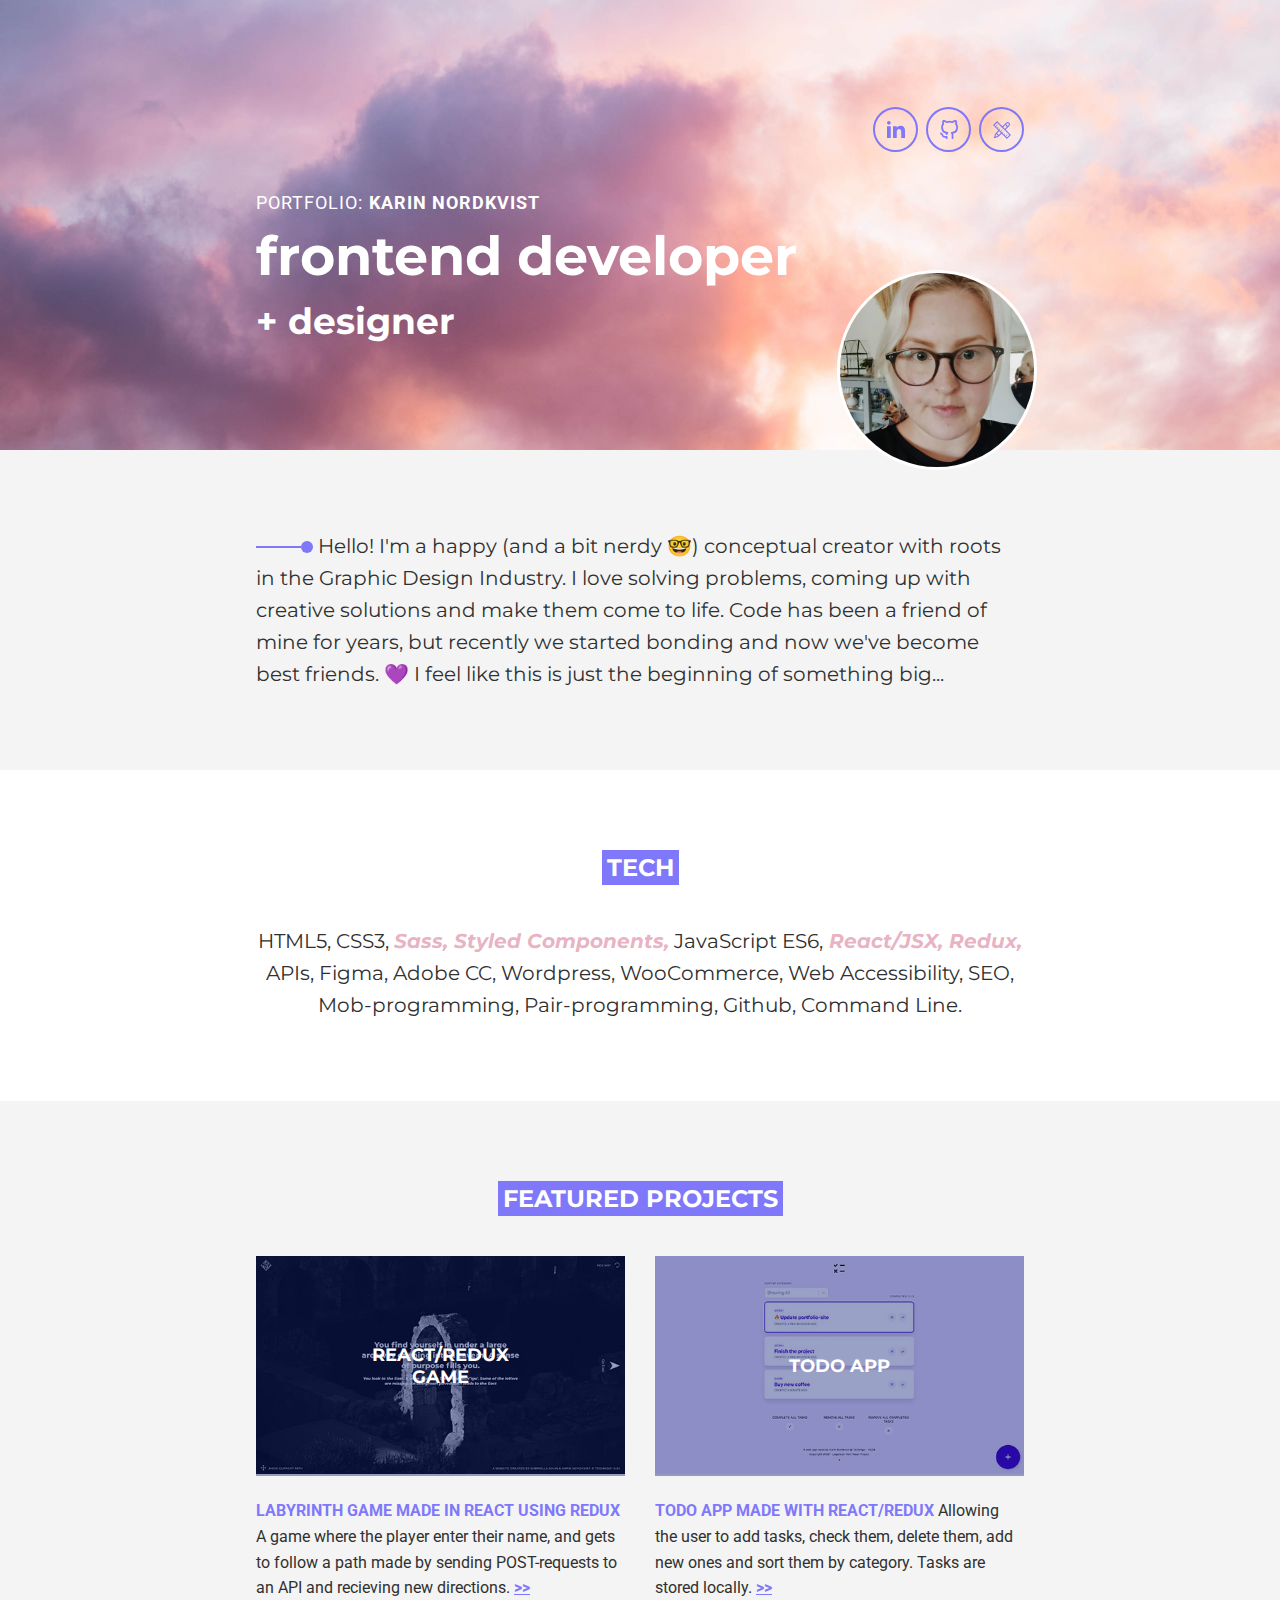
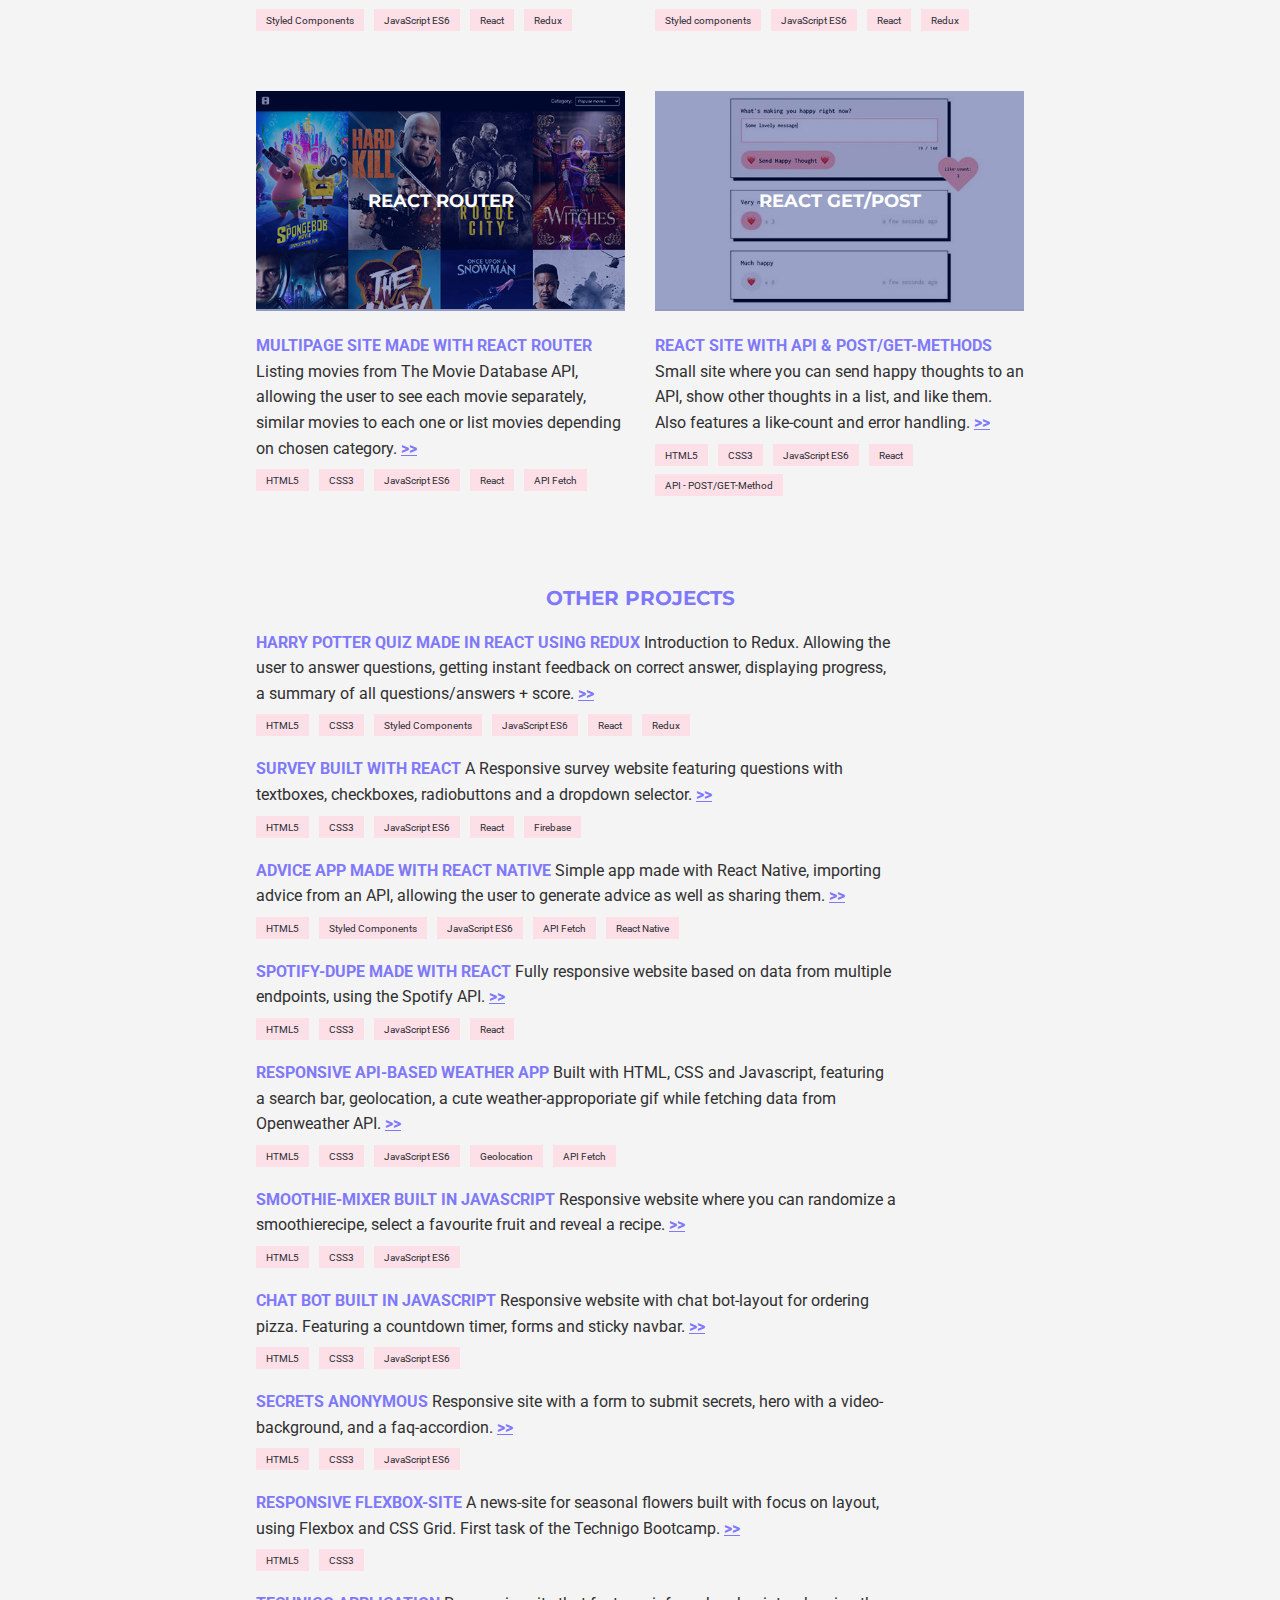
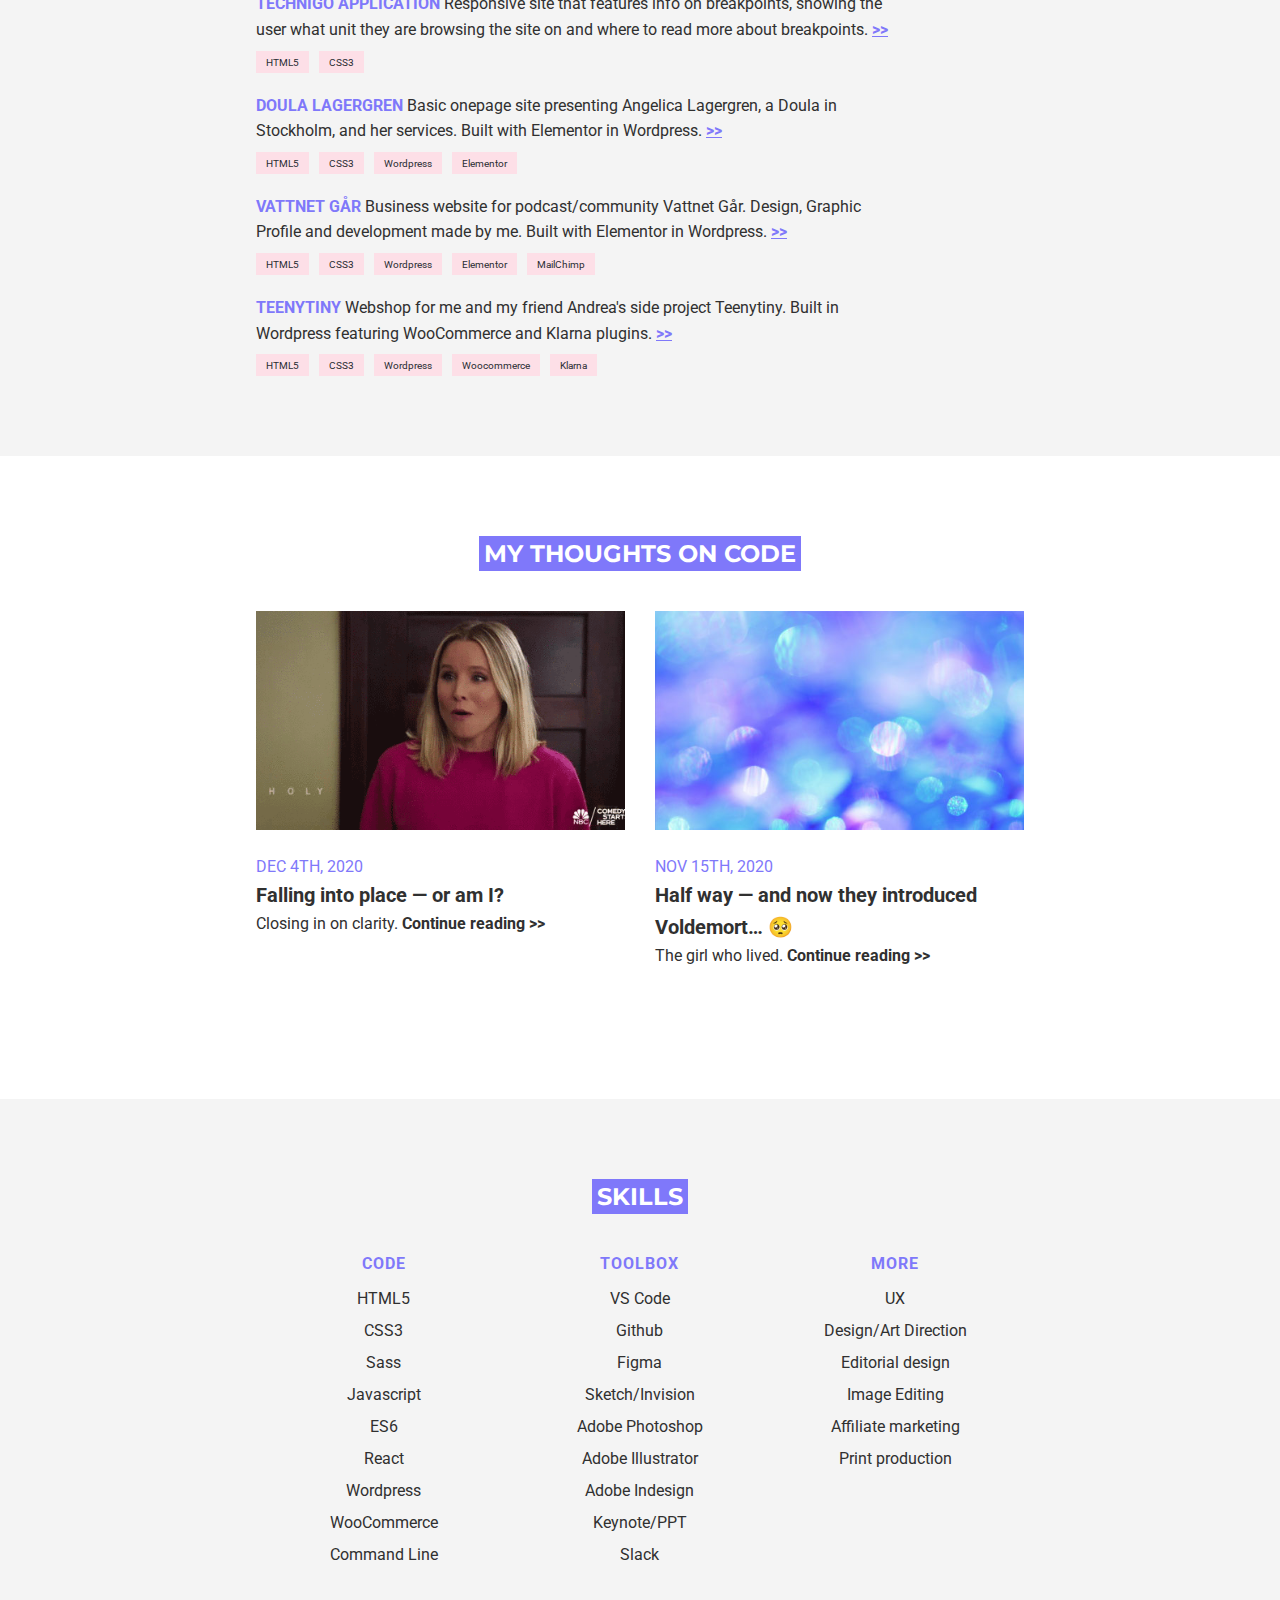
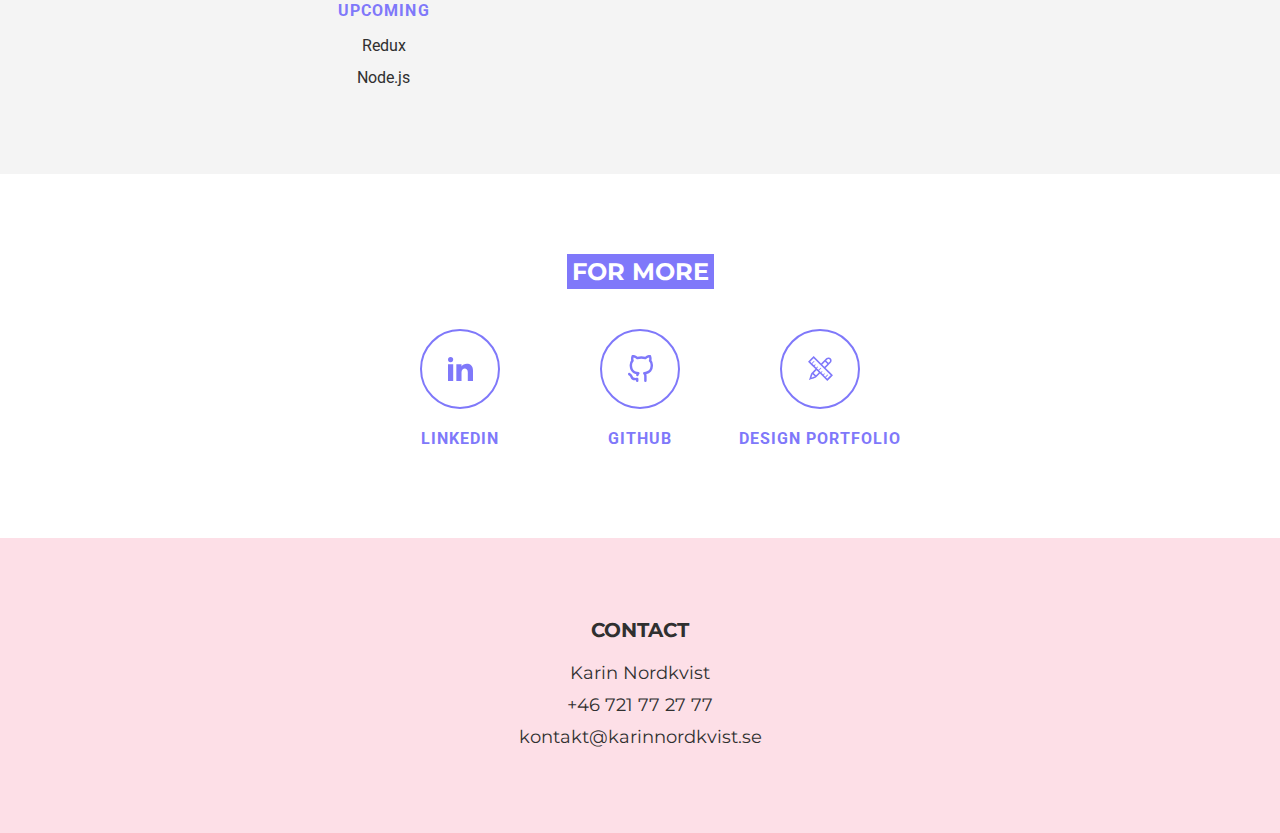
==== commit 1f51a3e9: "Updated my thoughts" ====
--- a/code/index.html
+++ b/code/index.html
@@ -34,11 +34,11 @@
       <div class="header-wrapper">
         <!-- Name + title -->
         <section class="introtext">
-          <p class="introtext--name" tabindex="0">
+          <p class="introtext--name">
             portfolio: <span class="bold">Karin Nordkvist</span>
           </p>
-          <h1 class="introtext--title" tabindex="0">Frontend Developer</h1>
-          <p class="introtext--subtitle" tabindex="0">+ designer</p>
+          <h1 class="introtext--title">Frontend Developer</h1>
+          <p class="introtext--subtitle">+ designer</p>
         </section>
         <!-- Icons -->
         <section class="header--icons--wrapper">
@@ -91,7 +91,6 @@
       <source srcset="./images/karin.webp" type="image/webp" />
       <source srcset="./images/karin.jpg" type="image/jpeg" />
       <img
-        tabindex="0"
         src="./images/karin.webp"
         class="intro--image"
         alt="Portrait of Karin Nordkvist"
@@ -101,7 +100,7 @@
     <!-- HELLO -->
     <section class="hello field gray">
       <h2 class="sr-only">About me:</h2>
-      <p class="hello--text" tabindex="0">
+      <p class="hello--text">
         <span class="stroke"></span><span class="circle"></span>
         Hello! I'm a happy (and a bit nerdy &#129299;) conceptual creator with
         roots in the Graphic Design Industry. I love solving problems, coming up
@@ -114,8 +113,8 @@
 
     <!-- TECH -->
     <section class="tech field">
-      <h2 class="heading" tabindex="0">Tech</h2>
-      <p class="tech--text" tabindex="0">
+      <h2 class="heading">Tech</h2>
+      <p class="tech--text">
         HTML5, CSS3, <span class="bold-italic pink">Sass, Styled Components,</span> JavaScript ES6,<span class="bold-italic pink"> React/JSX, Redux,</span> APIs, Figma, Adobe CC,
         Wordpress, WooCommerce, Web Accessibility, SEO, Mob-programming,
         Pair-programming, Github, Command Line.
@@ -124,7 +123,7 @@
 
     <!-- FEATURED PROJECTS -->
     <section class="featured-projects field gray">
-      <h2 class="heading" tabindex="0">Featured Projects</h2>
+      <h2 class="heading">Featured Projects</h2>
       <div class="featured-projects--wrapper">
         <!-- FEATURED 1 -->
         <a
@@ -275,7 +274,7 @@
 
       <!-- More featured projects -->
       <article class="featured--other-projects">
-        <h3 class="subheading" tabindex="0">Other Projects</h3>
+        <h3 class="subheading">Other Projects</h3>
         <a
           href="https://github.com/karinnordkvist/Technigo-13-24-ReduxQuiz"
           target="_blank"
@@ -609,9 +608,24 @@
     <!-- THOUGHTS -->
     <section class="thoughts field">
       
-      <h2 class="heading" tabindex="0">My thoughts on code</h2>
+      <h2 class="heading">My thoughts on code</h2>
       <article class="thoughts--wrapper">
         <div class="thought thought--1">
+          <img
+            class="thought--img"
+            src="./images/forking-shirt-balls.gif"
+            alt="Placeholding image"
+          />
+          <p class="thought--date">Dec 4th, 2020</p>
+          <h3 class="thought--header" tabindex="0">Falling into place — or am I?</h3>
+          <p class="thought--text">
+            Closing in on clarity. 
+            <a href="https://medium.com/swlh/falling-into-place-9a0c29c17c21" 
+            target="_blank" rel="nofollow noopener">Continue reading >></a>
+          </p>
+          </div>
+
+        <div class="thought thought--2">
           <img
             class="thought--img"
             src="./images/thoughts-voldemort.jpg"
@@ -626,20 +640,7 @@
           </p>
           </div>
           
-          <div class="thought thought--2">
-            <img
-              class="thought--img"
-              src="./images/giphy-hands.gif"
-              alt="Placeholding image"
-            />
-            <p class="thought--date">Nov 3rd, 2020</p>
-            <h3 class="thought--header" tabindex="0">Bloody Google-fingers and infinite loops ☠️</h3>
-            <p class="thought--text">
-              Setting my loops straight and learning from others. 
-              <a href="https://karinnordkvist.medium.com/bloody-google-fingers-and-infinite-loops-%EF%B8%8F-efd83e1c8d4f" 
-              target="_blank" rel="nofollow noopener">Continue reading >></a>
-            </p>
-            </div>
+          
       </article>
 
       <h3 class="thoughts--subhead subheading">More thoughts</h3>
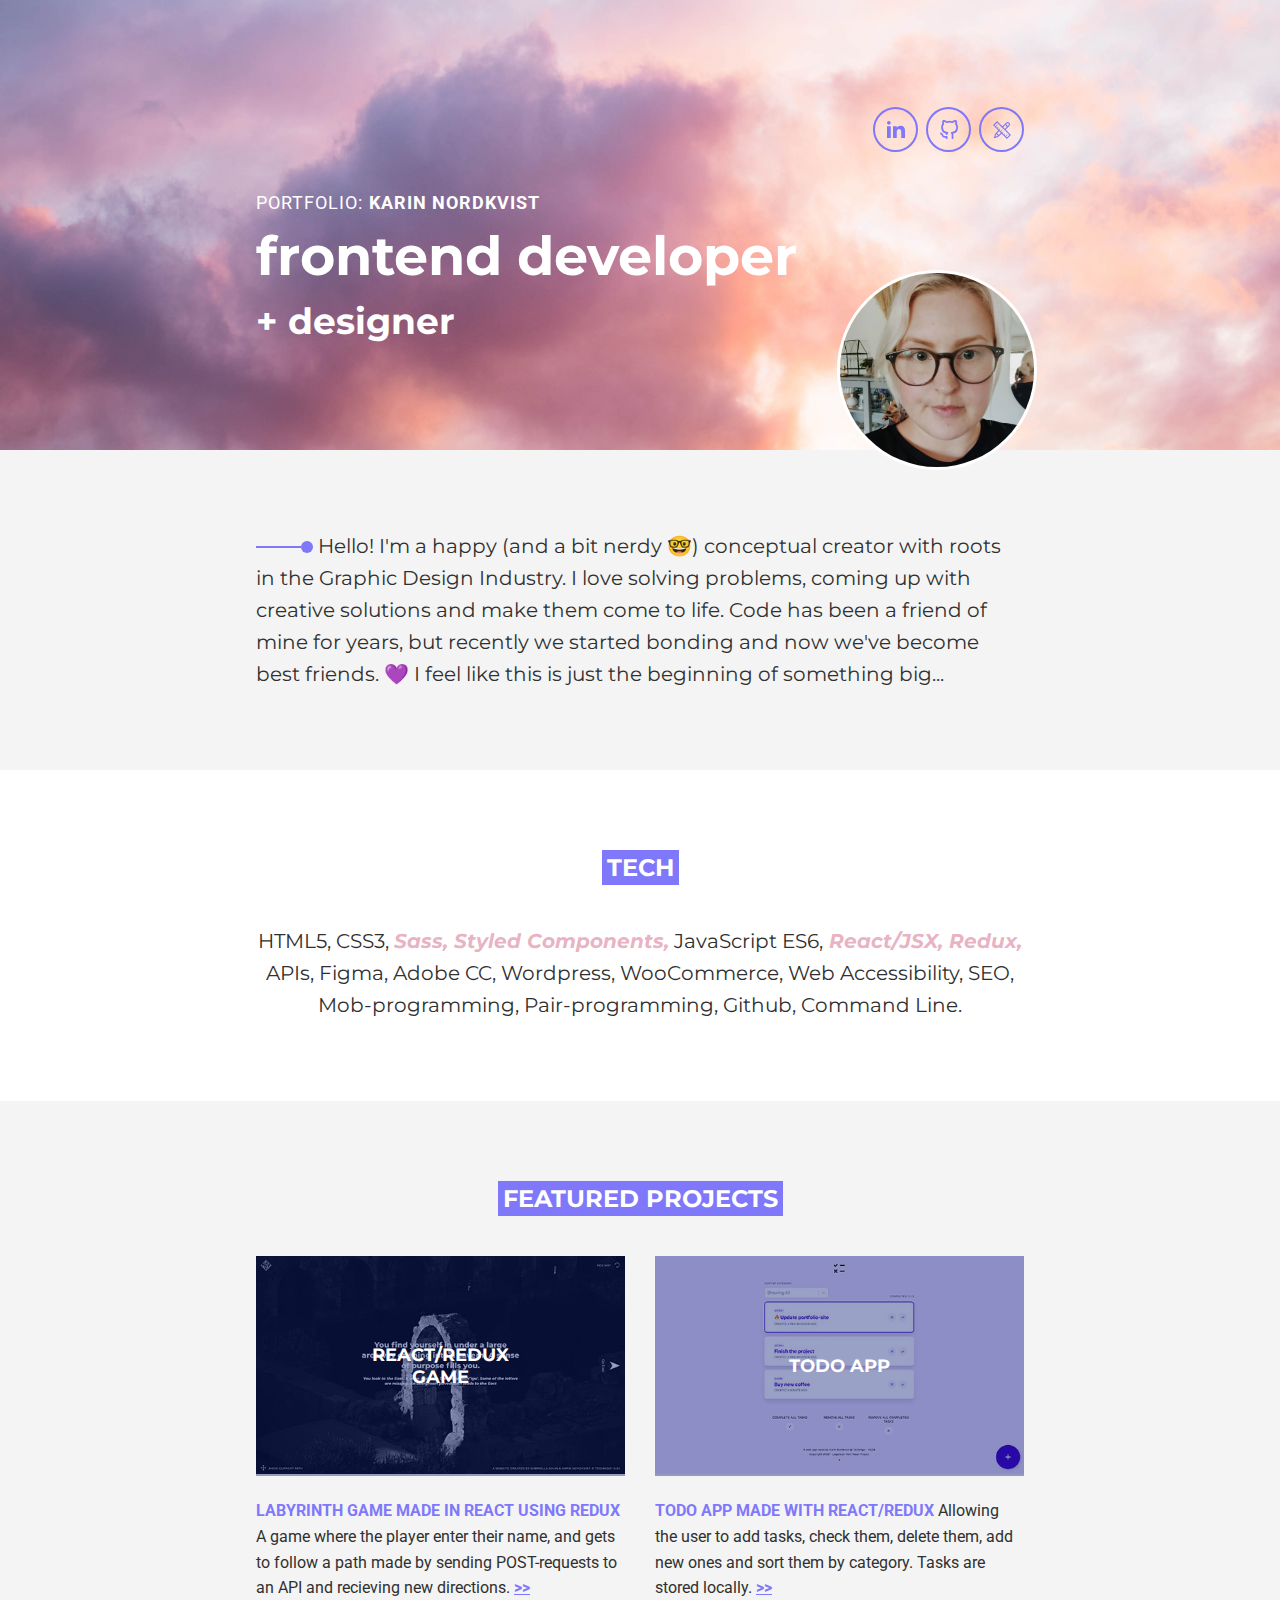
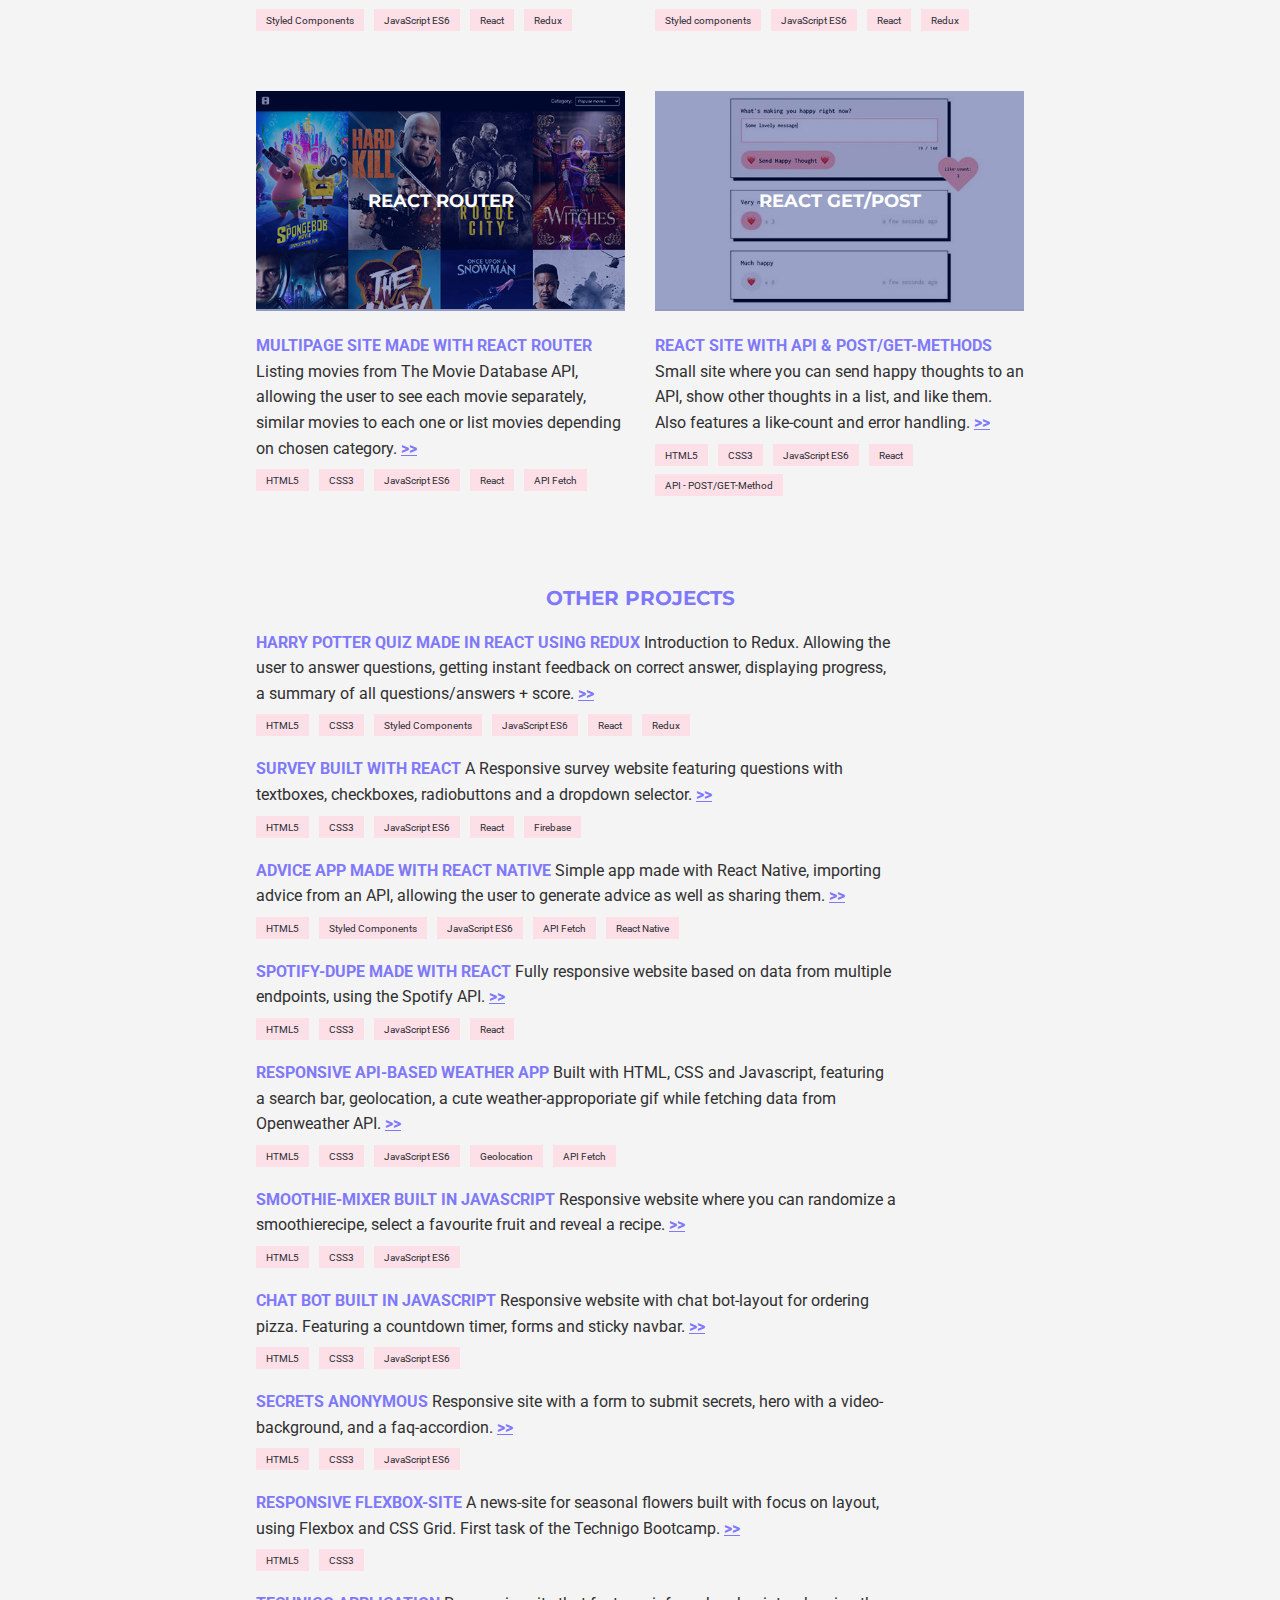
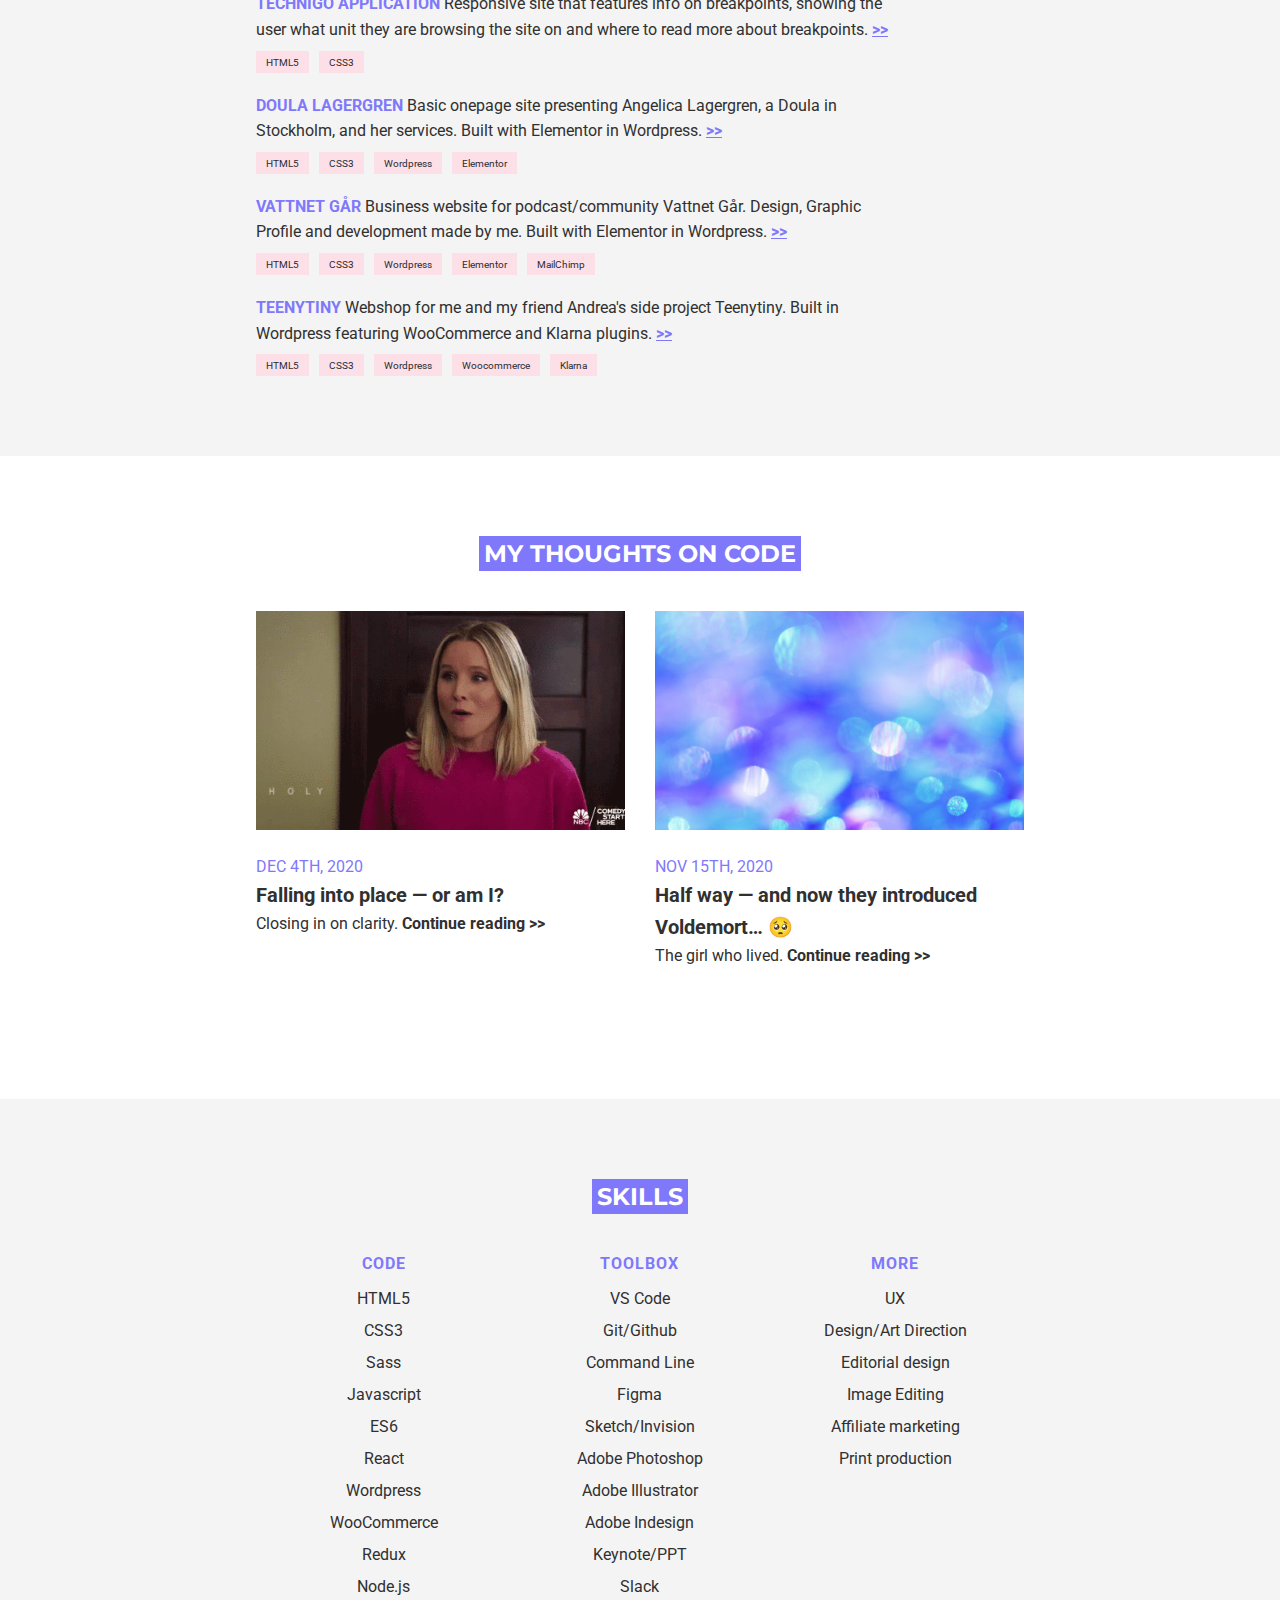
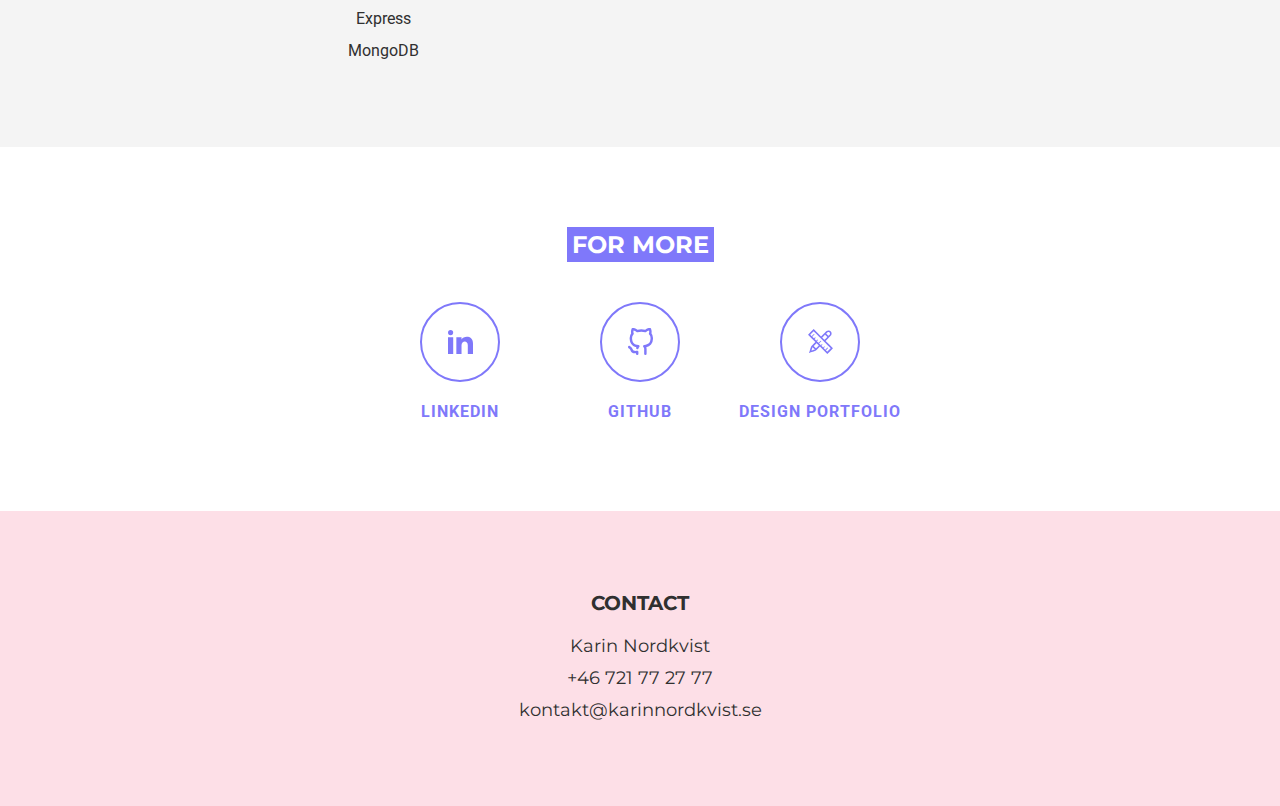
==== commit 9ae248b1: "Updated some links & skills" ====
--- a/code/index.html
+++ b/code/index.html
@@ -199,11 +199,11 @@
         
         <!-- FEATURED 3 -->
         <a
-        href="https://github.com/karinnordkvist/Technigo-10-24-HappyThoughts"
+        href="https://github.com/karinnordkvist/Technigo-11-24-Movies"
         target="_blank"
         rel="noopener noreferrer"
         tabindex="0"
-        ><span class="sr-only">Open Happy Thoughts Website</span>
+        ><span class="sr-only">Open Movies Website</span>
         <article class="featured-3 featured">
           <div class="featured--img--wrapper">
             <img
@@ -236,11 +236,11 @@
 
         <!-- FEATURED 4 -->
         <a
-          href="https://github.com/karinnordkvist/Technigo-8-24-Musicsite"
-          target="_blank"
-          rel="noopener noreferrer"
-          tabindex="0"
-          ><span class="sr-only">Open Karin's Spotify Website</span>
+          href="https://github.com/karinnordkvist/Technigo-10-24-HappyThoughts"
+          target="_blank"
+          rel="noopener noreferrer"
+          tabindex="0"
+          ><span class="sr-only">Open Happy Thoughts Website</span>
           <article class="featured-4 featured">
             <div class="featured--img--wrapper">
               <img
@@ -377,7 +377,7 @@
             </div>
         </a>
         <a
-          href="https://github.com/karinnordkvist/Technigo-10-24-Cluedo-Smoothie"
+          href="https://github.com/karinnordkvist/Technigo-5-24-WeatherApp"
           target="_blank"
           rel="noopener noreferrer"
           tabindex="0"
@@ -431,7 +431,7 @@
         </a>
 
         <a
-          href="https://github.com/karinnordkvist/Technigo-2-24-BusinessSite"
+          href="https://github.com/karinnordkvist/Technigo-3-24-PizzaBot"
           target="_blank"
           rel="noopener noreferrer"
           tabindex="0"
@@ -677,20 +677,18 @@
             <li>React</li>
             <li>Wordpress</li>
             <li>WooCommerce</li>
-            <li>Command Line</li>
-          </ul>
-
-          <h3 class="skill--header space-top">Upcoming</h3>
-          <ul class="skill--text">
             <li>Redux</li>
             <li>Node.js</li>
+            <li>Express</li>
+            <li>MongoDB</li>
           </ul>
         </article>
         <article class="skill toolbox" tabindex="0">
           <h3 class="skill--header">Toolbox</h3>
           <ul class="skill--text">
             <li>VS Code</li>
-            <li>Github</li>
+            <li>Git/Github</li>
+            <li>Command Line</li>
             <li>Figma</li>
             <li>Sketch/Invision</li>
             <li>Adobe Photoshop</li>
